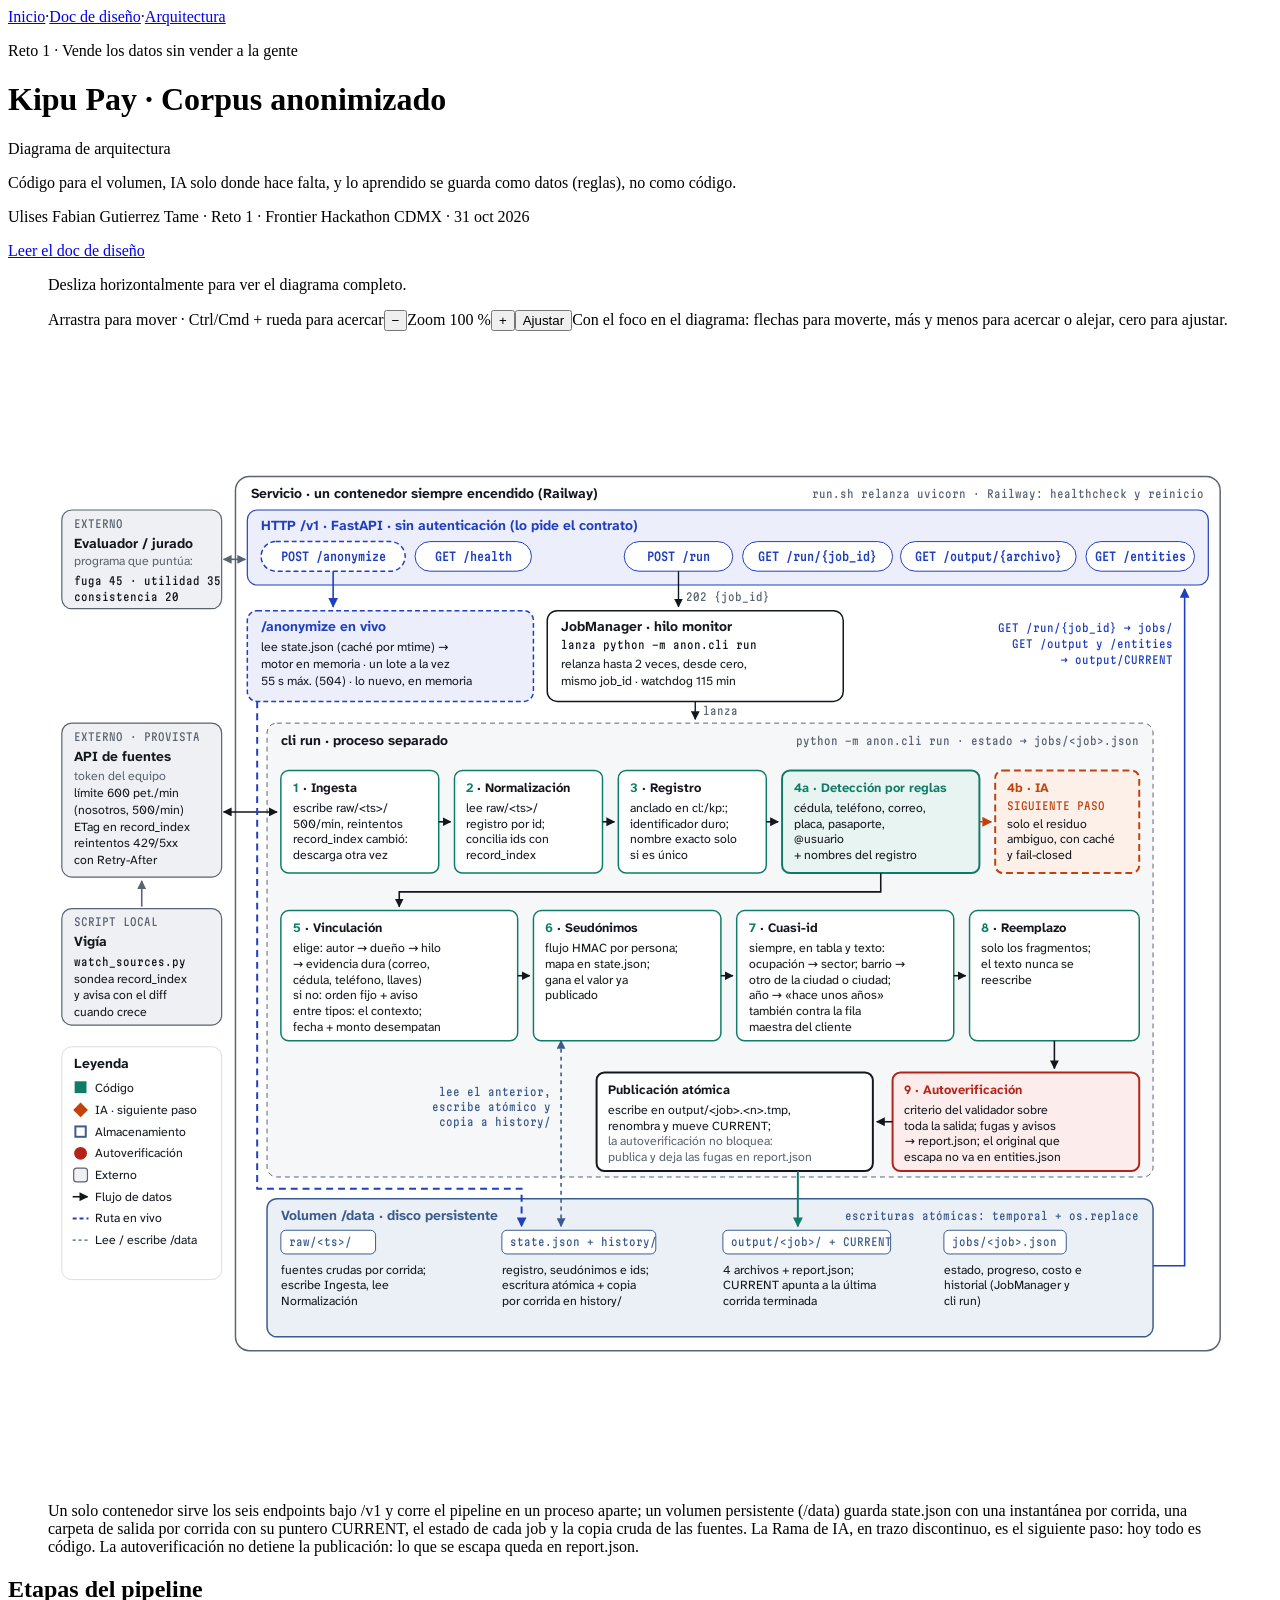
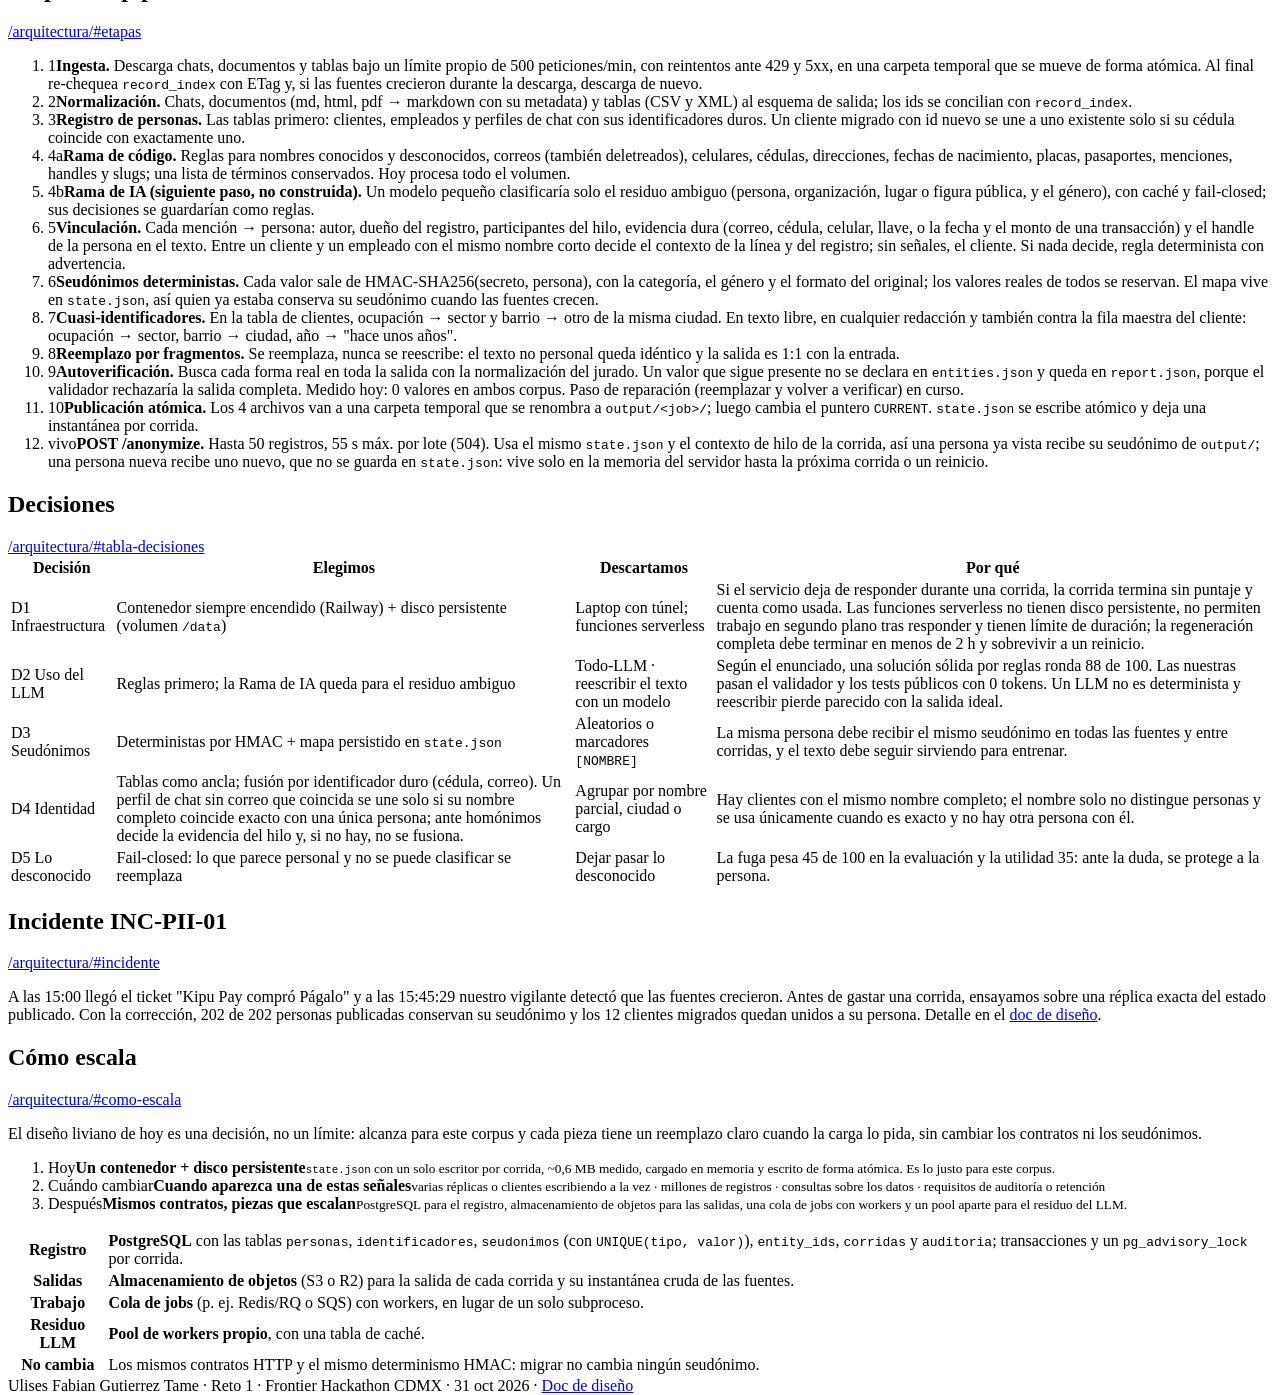
==== design-site/arquitectura/index.html @ 2f03dccd "docs(design): apply fact-check batch 1 and the run-2 status Merging rules, container restart, secret" ====
<!doctype html>
<html lang="es">
<head>
<meta charset="utf-8">
<meta name="viewport" content="width=device-width, initial-scale=1">
<meta name="theme-color" content="#0C1B25">
<title>Diagrama de arquitectura · Kipu Pay</title>
<meta name="description" content="Diagrama de arquitectura del servicio que entrega el corpus de soporte de Kipu Pay anonimizado: código para el volumen, IA solo donde hace falta.">
<link rel="preconnect" href="https://fonts.googleapis.com">
<link rel="preconnect" href="https://fonts.gstatic.com" crossorigin>
<link rel="stylesheet" href="https://fonts.googleapis.com/css2?family=Atkinson+Hyperlegible+Next:wght@400..700&family=Martian+Mono:wdth,wght@75..100,400..800&display=swap">
<link rel="stylesheet" href="/assets/tema.css">
</head>
<body class="arq">
<nav class="topnav" aria-label="Navegación del sitio">
  <div class="wrap"><a href="/">Inicio</a><span class="sep" aria-hidden="true">·</span><a href="/diseno/">Doc de diseño</a><span class="sep" aria-hidden="true">·</span><a href="/arquitectura/" aria-current="page">Arquitectura</a></div>
</nav>
<main>
<div class="wrap">
  <header class="hero">
    <p class="eyebrow">Reto 1 · Vende los datos sin vender a <span class="redact">la gente</span></p>
    <h1>Kipu Pay <span class="dot">·</span> <span class="nw">Corpus anonimizado</span></h1>
    <p class="sub">Diagrama de arquitectura</p>
    <p class="claim"><span class="c-code">Código para el volumen</span>, <span class="c-ia">IA solo donde hace falta</span>, y lo aprendido se guarda como <span class="c-store">datos (reglas)</span>, no como código.</p>
    <p class="byline">Ulises Fabian Gutierrez Tame · Reto 1 · Frontier Hackathon CDMX · 31 oct 2026</p>
    <p class="toarch"><a href="/diseno/">Leer el doc de diseño</a></p>
  </header>
</div>
<div class="wide">
<figure class="diagram">
<p class="hint">Desliza horizontalmente para ver el diagrama completo.</p>
<div class="scroll">
<svg id="diagrama" class="dg" viewBox="0 0 1200 912" fill="#12161D" role="img" aria-labelledby="dg-title dg-desc" xmlns="http://www.w3.org/2000/svg">
<title id="dg-title">Arquitectura del servicio de anonimización del corpus de Kipu Pay, tal como está construido</title>
<desc id="dg-desc">El evaluador llama a la API HTTP /v1. POST /run crea un job; el JobManager lanza el proceso cli run, lo relanza hasta 2 veces y lo corta a los 115 minutos. El proceso descarga las fuentes a raw/, normaliza, arma el registro de personas, detecta con reglas (la rama de IA es el siguiente paso), vincula menciones, asigna seudónimos con HMAC y state.json, generaliza cuasi-identificadores, reemplaza fragmentos, se autoverifica y publica de forma atómica en output/ con el puntero CURRENT. /anonymize en vivo lee state.json. Un vigía local compara record_index.</desc>
<!--
  GUÍA DE EDICIÓN
  - Cada componente es un <g id="..."> con transform="translate(x y)"; dentro, coordenadas relativas a su caja.
  - Flechas y conectores al final, en coordenadas absolutas (#flechas, #ruta-en-vivo, #conectores-data).
  - Colores = tokens que tema.css reasigna. Clases de rol: caja-codigo, caja-ia, caja-almacen, caja-control,
    caja-externo, caja-http, caja-job, caja-proceso, caja-vivo, caja-salida, caja-servicio.
  - Trazo discontinuo naranja = siguiente paso (no existe en la v1).
  - Trabajo del sprint: clase "en-curso". Para quitarlo, borrar todo elemento con class="... en-curso".
  - El <style> de abajo es solo respaldo para ver el SVG suelto: :where() pesa cero, así tema.css siempre gana.
-->
<style>
:where(.dg) .t{font:700 14px "Atkinson Hyperlegible Next","IBM Plex Sans",system-ui,sans-serif}
:where(.dg) .t13{font:700 13px "Atkinson Hyperlegible Next","IBM Plex Sans",system-ui,sans-serif}
:where(.dg) .d{font:400 12.5px "Atkinson Hyperlegible Next","IBM Plex Sans",system-ui,sans-serif}
:where(.dg) .dm{font:700 12.5px "Atkinson Hyperlegible Next","IBM Plex Sans",system-ui,sans-serif}
:where(.dg) .m{font:500 12px "Martian Mono","IBM Plex Mono",ui-monospace,monospace;font-stretch:75%}
:where(.dg) .s{font:400 11px "Martian Mono","IBM Plex Mono",ui-monospace,monospace;font-stretch:75%}
:where(.dg) .b{font:700 11px "Martian Mono","IBM Plex Mono",ui-monospace,monospace;font-stretch:75%}
</style>
<defs>
<marker id="ah" viewBox="0 0 10 10" refX="9" refY="5" markerWidth="9" markerHeight="9" markerUnits="userSpaceOnUse" orient="auto-start-reverse"><path d="M0,0L10,5L0,10z" fill="#12161D"/></marker>
<marker id="ah-mut" viewBox="0 0 10 10" refX="9" refY="5" markerWidth="9" markerHeight="9" markerUnits="userSpaceOnUse" orient="auto-start-reverse"><path d="M0,0L10,5L0,10z" fill="#5A6371"/></marker>
<marker id="ah-code" viewBox="0 0 10 10" refX="9" refY="5" markerWidth="10" markerHeight="10" markerUnits="userSpaceOnUse" orient="auto-start-reverse"><path d="M0,0L10,5L0,10z" fill="#0E7C66"/></marker>
<marker id="ah-ai" viewBox="0 0 10 10" refX="9" refY="5" markerWidth="10" markerHeight="10" markerUnits="userSpaceOnUse" orient="auto-start-reverse"><path d="M0,0L10,5L0,10z" fill="#C2410C"/></marker>
<marker id="ah-acc" viewBox="0 0 10 10" refX="9" refY="5" markerWidth="10" markerHeight="10" markerUnits="userSpaceOnUse" orient="auto-start-reverse"><path d="M0,0L10,5L0,10z" fill="#1F3FBF"/></marker>
<marker id="ah-store" viewBox="0 0 10 10" refX="9" refY="5" markerWidth="9" markerHeight="9" markerUnits="userSpaceOnUse" orient="auto-start-reverse"><path d="M0,0L10,5L0,10z" fill="#3B5B8C"/></marker>
</defs>
<rect id="fondo" x="0" y="0" width="1200" height="912" fill="#FFFFFF"/>

<!-- ===================== ACTORES EXTERNOS ===================== -->
<g id="actor-evaluador" transform="translate(14 46)">
  <rect class="caja-externo" width="162" height="100" rx="10" fill="#EEF0F3" stroke="#5A6371" stroke-width="1.2"/>
  <text x="12" y="18" class="s" fill="#5A6371">EXTERNO</text>
  <text x="12" y="38" class="t">Evaluador / jurado</text>
  <text x="12" y="56" class="d" fill="#5A6371">programa que puntúa:</text>
  <text x="12" y="76" class="s">fuga 45 · utilidad 35</text>
  <text x="12" y="92" class="s">consistencia 20</text>
</g>
<g id="actor-api-fuentes" transform="translate(14 262)">
  <rect class="caja-externo" width="162" height="156" rx="10" fill="#EEF0F3" stroke="#5A6371" stroke-width="1.2"/>
  <text x="12" y="18" class="s" fill="#5A6371">EXTERNO · PROVISTA</text>
  <text x="12" y="38" class="t">API de fuentes</text>
  <text x="12" y="58" class="d" fill="#5A6371">token del equipo</text>
  <text x="12" y="75" class="d">límite 600 pet./min</text>
  <text x="12" y="92" class="d">(nosotros, 500/min)</text>
  <text x="12" y="109" class="d">ETag en record_index</text>
  <text x="12" y="126" class="d">reintentos 429/5xx</text>
  <text x="12" y="143" class="d">con Retry-After</text>
</g>
<g id="actor-vigia" transform="translate(14 450)">
  <rect class="caja-externo" width="162" height="118" rx="10" fill="#EEF0F3" stroke="#5A6371" stroke-width="1.2"/>
  <text x="12" y="18" class="s" fill="#5A6371">SCRIPT LOCAL</text>
  <text x="12" y="38" class="t">Vigía</text>
  <text x="12" y="58" class="s">watch_sources.py</text>
  <text x="12" y="75" class="d">sondea record_index</text>
  <text x="12" y="92" class="d">y avisa con el diff</text>
  <text x="12" y="109" class="d">cuando crece</text>
</g>

<!-- ===================== LEYENDA ===================== -->
<g id="leyenda" transform="translate(14 590)">
  <rect width="162" height="236" rx="10" fill="#FFFFFF" stroke="#D9DDE4"/>
  <text x="12" y="22" class="t">Leyenda</text>
  <rect x="13" y="35" width="12" height="12" fill="#0E7C66"/><text x="34" y="46" class="d">Código</text>
  <path d="M19 56.5L26.5 64L19 71.5L11.5 64Z" fill="#C2410C"/><text x="34" y="68" class="d">IA · siguiente paso</text>
  <rect x="13.75" y="80.75" width="10.5" height="10.5" fill="none" stroke="#3B5B8C" stroke-width="2"/><text x="34" y="90" class="d">Almacenamiento</text>
  <circle cx="19" cy="108" r="6.5" fill="#B42318"/><text x="34" y="112" class="d">Autoverificación</text>
  <rect x="12" y="123" width="14" height="14" rx="3" fill="#EEF0F3" stroke="#5A6371" stroke-width="1.2"/><text x="34" y="134" class="d">Externo</text>
  <path d="M11 152H26" stroke="#12161D" stroke-width="1.6" fill="none" marker-end="url(#ah)"/><text x="34" y="156" class="d">Flujo de datos</text>
  <path d="M11 174H27" stroke="#1F3FBF" stroke-width="2" stroke-dasharray="4 3" fill="none"/><text x="34" y="178" class="d">Ruta en vivo</text>
  <path d="M11 196H27" stroke="#3B5B8C" stroke-width="1.4" stroke-dasharray="3 3" fill="none"/><text x="34" y="200" class="d">Lee / escribe /data</text>
</g>

<!-- ===================== SERVICIO (contenedor siempre encendido) ===================== -->
<g id="servicio">
  <rect class="caja-servicio" x="190" y="12" width="998" height="886" rx="14" fill="#FFFFFF" stroke="#5A6371" stroke-width="1.5"/>
  <text x="206" y="34" class="t">Servicio · un contenedor siempre encendido (Railway)</text>
  <text x="1172" y="34" text-anchor="end" class="s" fill="#5A6371">run.sh relanza uvicorn · Railway: healthcheck y reinicio</text>
</g>

<g id="capa-http" transform="translate(202 46)">
  <rect class="caja-http" width="974" height="76" rx="10" fill="#ECEFFB" stroke="#1F3FBF" stroke-width="1.2"/>
  <text x="14" y="20" class="t" fill="#1F3FBF">HTTP /v1 · FastAPI · sin autenticación (lo pide el contrato)</text>
  <g id="ep-anonymize"><rect x="14" y="32" width="146" height="30" rx="15" fill="#FFFFFF" stroke="#1F3FBF" stroke-width="1.5" stroke-dasharray="5 3"/><text x="87" y="52" text-anchor="middle" class="m" fill="#1F3FBF">POST /anonymize</text></g>
  <g id="ep-health"><rect x="170" y="32" width="118" height="30" rx="15" fill="#FFFFFF" stroke="#1F3FBF"/><text x="229" y="52" text-anchor="middle" class="m" fill="#1F3FBF">GET /health</text></g>
  <g id="ep-run"><rect x="382" y="32" width="110" height="30" rx="15" fill="#FFFFFF" stroke="#1F3FBF"/><text x="437" y="52" text-anchor="middle" class="m" fill="#1F3FBF">POST /run</text></g>
  <g id="ep-run-estado"><rect x="502" y="32" width="152" height="30" rx="15" fill="#FFFFFF" stroke="#1F3FBF"/><text x="578" y="52" text-anchor="middle" class="m" fill="#1F3FBF">GET /run/{job_id}</text></g>
  <g id="ep-output"><rect x="662" y="32" width="178" height="30" rx="15" fill="#FFFFFF" stroke="#1F3FBF"/><text x="751" y="52" text-anchor="middle" class="m" fill="#1F3FBF">GET /output/{archivo}</text></g>
  <g id="ep-entities"><rect x="850" y="32" width="110" height="30" rx="15" fill="#FFFFFF" stroke="#1F3FBF"/><text x="905" y="52" text-anchor="middle" class="m" fill="#1F3FBF">GET /entities</text></g>
</g>

<g id="anonymize-en-vivo" transform="translate(202 148)">
  <rect class="caja-vivo" width="290" height="92" rx="10" fill="#ECEFFB" stroke="#1F3FBF" stroke-width="1.5" stroke-dasharray="5 3"/>
  <text x="14" y="21" class="t" fill="#1F3FBF">/anonymize en vivo</text>
  <text x="14" y="41" class="d">lee state.json (caché por mtime) →</text>
  <text x="14" y="58" class="d">motor en memoria · un lote a la vez</text>
  <text x="14" y="75" class="d">55 s máx. (504) · lo nuevo, en memoria</text>
</g>

<g id="jobmanager" transform="translate(506 148)">
  <rect class="caja-proceso" width="300" height="92" rx="10" fill="#FFFFFF" stroke="#12161D" stroke-width="1.5"/>
  <text x="14" y="21" class="t">JobManager · hilo monitor</text>
  <text x="14" y="39" class="s">lanza python -m anon.cli run</text>
  <text x="14" y="58" class="d">relanza hasta 2 veces, desde cero,</text>
  <text x="14" y="75" class="d">mismo job_id · watchdog 115 min</text>
</g>

<g id="lecturas-http" class="s" fill="#1F3FBF">
  <text x="1140" y="170" text-anchor="end">GET /run/{job_id} → jobs/</text>
  <text x="1140" y="186" text-anchor="end">GET /output y /entities</text>
  <text x="1140" y="202" text-anchor="end">→ output/CURRENT</text>
</g>

<!-- ===================== PROCESO cli run (pipeline) ===================== -->
<g id="cli-run" transform="translate(222 262)">
  <rect class="caja-job" width="898" height="460" rx="10" fill="#F6F7F9" stroke="#5A6371" stroke-dasharray="5 4"/>
  <text x="14" y="22" class="t">cli run · proceso separado</text>
  <text x="884" y="22" text-anchor="end" class="s" fill="#5A6371">python -m anon.cli run · estado → jobs/&lt;job&gt;.json</text>
</g>

<g id="etapa-1-ingesta" transform="translate(236 310)">
  <rect class="caja-codigo" width="160" height="104" rx="8" fill="#FFFFFF" stroke="#0E7C66" stroke-width="1.5"/>
  <text x="12" y="22" class="t13"><tspan fill="#0E7C66">1</tspan> · Ingesta</text>
  <text x="12" y="42" class="d">escribe raw/&lt;ts&gt;/</text>
  <text x="12" y="58" class="d">500/min, reintentos</text>
  <text x="12" y="74" class="d">record_index cambió:</text>
  <text x="12" y="90" class="d">descarga otra vez</text>
</g>
<g id="etapa-2-normalizacion" transform="translate(412 310)">
  <rect class="caja-codigo" width="150" height="104" rx="8" fill="#FFFFFF" stroke="#0E7C66" stroke-width="1.5"/>
  <text x="12" y="22" class="t13"><tspan fill="#0E7C66">2</tspan> · Normalización</text>
  <text x="12" y="42" class="d">lee raw/&lt;ts&gt;/</text>
  <text x="12" y="58" class="d">registro por id;</text>
  <text x="12" y="74" class="d">concilia ids con</text>
  <text x="12" y="90" class="d">record_index</text>
</g>
<g id="etapa-3-registro" transform="translate(578 310)">
  <rect class="caja-codigo" width="150" height="104" rx="8" fill="#FFFFFF" stroke="#0E7C66" stroke-width="1.5"/>
  <text x="12" y="22" class="t13"><tspan fill="#0E7C66">3</tspan> · Registro</text>
  <text x="12" y="42" class="d">anclado en cl:/kp:;</text>
  <text x="12" y="58" class="d">identificador duro;</text>
  <text x="12" y="74" class="d">nombre exacto solo</text>
  <text x="12" y="90" class="d">si es único</text>
</g>
<g id="etapa-4a-reglas" transform="translate(744 310)">
  <rect class="caja-codigo" width="200" height="104" rx="8" fill="#E8F4F1" stroke="#0E7C66" stroke-width="2"/>
  <text x="12" y="22" class="t13" fill="#0E7C66">4a · Detección por reglas</text>
  <text x="12" y="42" class="d">cédula, teléfono, correo,</text>
  <text x="12" y="58" class="d">placa, pasaporte,</text>
  <text x="12" y="74" class="d">@usuario</text>
  <text x="12" y="90" class="d">+ nombres del registro</text>
</g>
<g id="etapa-4b-ia" transform="translate(960 310)">
  <rect class="caja-ia" width="146" height="104" rx="8" fill="#FDF0E8" stroke="#C2410C" stroke-width="2" stroke-dasharray="7 4"/>
  <text x="12" y="22" class="t13" fill="#C2410C">4b · IA</text>
  <text x="12" y="40" class="s" fill="#C2410C">SIGUIENTE PASO</text>
  <text x="12" y="58" class="d">solo el residuo</text>
  <text x="12" y="74" class="d">ambiguo, con caché</text>
  <text x="12" y="90" class="d">y fail-closed</text>
</g>

<g id="etapa-5-vinculacion" transform="translate(236 452)">
  <rect class="caja-codigo" width="240" height="132" rx="8" fill="#FFFFFF" stroke="#0E7C66" stroke-width="1.5"/>
  <text x="12" y="22" class="t13"><tspan fill="#0E7C66">5</tspan> · Vinculación</text>
  <text x="12" y="42" class="d">elige: autor → dueño → hilo</text>
  <text x="12" y="58" class="d">→ evidencia dura (correo,</text>
  <text x="12" y="74" class="d">cédula, teléfono, llaves)</text>
  <text x="12" y="90" class="d">si no: orden fijo + aviso</text>
  <text x="12" y="106" class="d">entre tipos: el contexto;</text>
  <text x="12" y="122" class="d">fecha + monto desempatan</text>
</g>
<g id="etapa-6-seudonimos" transform="translate(492 452)">
  <rect class="caja-codigo" width="190" height="132" rx="8" fill="#FFFFFF" stroke="#0E7C66" stroke-width="1.5"/>
  <text x="12" y="22" class="t13"><tspan fill="#0E7C66">6</tspan> · Seudónimos</text>
  <text x="12" y="42" class="d">flujo HMAC por persona;</text>
  <text x="12" y="58" class="d">mapa en state.json;</text>
  <text x="12" y="74" class="d">gana el valor ya</text>
  <text x="12" y="90" class="d">publicado</text>
</g>
<g id="etapa-7-cuasi-id" transform="translate(698 452)">
  <rect class="caja-codigo" width="220" height="132" rx="8" fill="#FFFFFF" stroke="#0E7C66" stroke-width="1.5"/>
  <text x="12" y="22" class="t13"><tspan fill="#0E7C66">7</tspan> · Cuasi-id</text>
  <text x="12" y="42" class="d">siempre, en tabla y texto:</text>
  <text x="12" y="58" class="d">ocupación → sector; barrio →</text>
  <text x="12" y="74" class="d">otro de la ciudad o ciudad;</text>
  <text x="12" y="90" class="d">año → «hace unos años»</text>
  <text x="12" y="106" class="d">también contra la fila</text>
  <text x="12" y="122" class="d">maestra del cliente</text>
</g>
<g id="etapa-8-reemplazo" transform="translate(934 452)">
  <rect class="caja-codigo" width="172" height="132" rx="8" fill="#FFFFFF" stroke="#0E7C66" stroke-width="1.5"/>
  <text x="12" y="22" class="t13"><tspan fill="#0E7C66">8</tspan> · Reemplazo</text>
  <text x="12" y="42" class="d">solo los fragmentos;</text>
  <text x="12" y="58" class="d">el texto nunca se</text>
  <text x="12" y="74" class="d">reescribe</text>
</g>

<g id="etapa-9-autoverificacion" transform="translate(856 616)">
  <rect class="caja-control" width="250" height="100" rx="8" fill="#FCEDEC" stroke="#B42318" stroke-width="2"/>
  <text x="12" y="22" class="t13" fill="#B42318">9 · Autoverificación</text>
  <text x="12" y="42" class="d">criterio del validador sobre</text>
  <text x="12" y="58" class="d">toda la salida; fugas y avisos</text>
  <text x="12" y="74" class="d">→ report.json; el original que</text>
  <text x="12" y="90" class="d">escapa no va en entities.json</text>
</g>
<g id="publicacion" transform="translate(556 616)">
  <rect class="caja-salida" width="280" height="100" rx="8" fill="#FFFFFF" stroke="#12161D" stroke-width="2"/>
  <text x="12" y="22" class="t13">Publicación atómica</text>
  <text x="12" y="42" class="d">escribe en output/&lt;job&gt;.&lt;n&gt;.tmp,</text>
  <text x="12" y="58" class="d">renombra y mueve CURRENT;</text>
  <text x="12" y="74" class="d" fill="#5A6371">la autoverificación no bloquea:</text>
  <text x="12" y="90" class="d" fill="#5A6371">publica y deja las fugas en report.json</text>
</g>

<!-- ===================== VOLUMEN /data ===================== -->
<g id="volumen-data" transform="translate(222 744)">
  <rect class="caja-almacen" width="898" height="140" rx="10" fill="#EBF0F7" stroke="#3B5B8C" stroke-width="1.5"/>
  <text x="14" y="22" class="t" fill="#3B5B8C">Volumen /data · disco persistente</text>
  <text x="884" y="22" text-anchor="end" class="s" fill="#3B5B8C">escrituras atómicas: temporal + os.replace</text>
  <g id="data-raw">
    <rect x="14" y="32" width="96" height="24" rx="5" fill="#FFFFFF" stroke="#3B5B8C"/><text x="22" y="48" class="s" fill="#3B5B8C">raw/&lt;ts&gt;/</text>
    <text x="14" y="76" class="d">fuentes crudas por corrida;</text>
    <text x="14" y="92" class="d">escribe Ingesta, lee</text>
    <text x="14" y="108" class="d">Normalización</text>
  </g>
  <g id="data-state">
    <rect x="238" y="32" width="156" height="24" rx="5" fill="#FFFFFF" stroke="#3B5B8C"/><text x="246" y="48" class="s" fill="#3B5B8C">state.json + history/</text>
    <text x="238" y="76" class="d">registro, seudónimos e ids;</text>
    <text x="238" y="92" class="d">escritura atómica + copia</text>
    <text x="238" y="108" class="d">por corrida en history/</text>
  </g>
  <g id="data-output">
    <rect x="462" y="32" width="170" height="24" rx="5" fill="#FFFFFF" stroke="#3B5B8C"/><text x="470" y="48" class="s" fill="#3B5B8C">output/&lt;job&gt;/ + CURRENT</text>
    <text x="462" y="76" class="d">4 archivos + report.json;</text>
    <text x="462" y="92" class="d">CURRENT apunta a la última</text>
    <text x="462" y="108" class="d">corrida terminada</text>
  </g>
  <g id="data-jobs">
    <rect x="686" y="32" width="124" height="24" rx="5" fill="#FFFFFF" stroke="#3B5B8C"/><text x="694" y="48" class="s" fill="#3B5B8C">jobs/&lt;job&gt;.json</text>
    <text x="686" y="76" class="d">estado, progreso, costo e</text>
    <text x="686" y="92" class="d">historial (JobManager y</text>
    <text x="686" y="108" class="d">cli run)</text>
  </g>
</g>

<!-- ===================== FLECHAS (coordenadas absolutas) ===================== -->
<g id="flechas" fill="none">
  <path id="f-evaluador-http" d="M178 96H200" stroke="#5A6371" stroke-width="1.6" marker-start="url(#ah-mut)" marker-end="url(#ah-mut)"/>
  <path id="f-vigia-api" d="M95 448V422" stroke="#5A6371" stroke-width="1.6" marker-end="url(#ah-mut)"/>
  <path id="f-api-ingesta" d="M178 352H232" stroke="#12161D" stroke-width="1.6" marker-start="url(#ah)" marker-end="url(#ah)"/>
  <path id="f-run-jobmanager" d="M639 108V144" stroke="#12161D" stroke-width="1.4" marker-end="url(#ah)"/>
  <path id="f-anonymize-vivo" d="M289 108V144" stroke="#1F3FBF" stroke-width="1.6" marker-end="url(#ah-acc)"/>
  <path id="f-jobmanager-cli" d="M656 240V258" stroke="#12161D" stroke-width="1.4" marker-end="url(#ah)"/>
  <path id="f-1-2" d="M396 362H408" stroke="#12161D" stroke-width="1.6" marker-end="url(#ah)"/>
  <path id="f-2-3" d="M562 362H574" stroke="#12161D" stroke-width="1.6" marker-end="url(#ah)"/>
  <path id="f-3-4a" d="M728 362H740" stroke="#12161D" stroke-width="1.6" marker-end="url(#ah)"/>
  <path id="f-4a-4b" d="M944 362H956" stroke="#C2410C" stroke-width="1.6" stroke-dasharray="3 2" marker-end="url(#ah-ai)"/>
  <path id="f-4a-5" d="M844 414V433H356V448" stroke="#12161D" stroke-width="1.6" marker-end="url(#ah)"/>
  <path id="f-5-6" d="M476 518H488" stroke="#12161D" stroke-width="1.6" marker-end="url(#ah)"/>
  <path id="f-6-7" d="M682 518H694" stroke="#12161D" stroke-width="1.6" marker-end="url(#ah)"/>
  <path id="f-7-8" d="M918 518H930" stroke="#12161D" stroke-width="1.6" marker-end="url(#ah)"/>
  <path id="f-8-9" d="M1020 584V612" stroke="#12161D" stroke-width="1.6" marker-end="url(#ah)"/>
  <path id="f-9-publicacion" d="M856 666H840" stroke="#12161D" stroke-width="1.6" marker-end="url(#ah)"/>
  <path id="f-publicacion-output" d="M760 716V772" stroke="#0E7C66" stroke-width="2" marker-end="url(#ah-code)"/>
  <path id="f-lecturas-http" d="M1120 812H1152V126" stroke="#1F3FBF" stroke-width="1.6" marker-end="url(#ah-acc)"/>
</g>

<!-- Ruta en vivo: /anonymize lee state.json (caché por mtime) -->
<path id="ruta-en-vivo" d="M212 240V734H480V772" fill="none" stroke="#1F3FBF" stroke-width="2" stroke-dasharray="7 5" marker-end="url(#ah-acc)"/>

<!-- Seudónimos ⇄ state.json: lee el anterior, escribe atómico, copia en history/ -->
<g id="conectores-data">
  <path d="M520 584V772" fill="none" stroke="#3B5B8C" stroke-width="1.6" stroke-dasharray="4 4" marker-start="url(#ah-store)" marker-end="url(#ah-store)"/>
  <g class="s" fill="#3B5B8C">
    <text x="510" y="640" text-anchor="end">lee el anterior,</text>
    <text x="510" y="655" text-anchor="end">escribe atómico y</text>
    <text x="510" y="670" text-anchor="end">copia a history/</text>
  </g>
</g>

<!-- Etiquetas de flechas -->
<g id="etiquetas" class="s" fill="#5A6371">
  <text x="647" y="138">202 {job_id}</text>
  <text x="664" y="254">lanza</text>
</g>
</svg>
</div>
<figcaption class="note">Un solo contenedor sirve los seis endpoints bajo /v1 y corre el pipeline en un proceso aparte; un volumen persistente (/data) guarda state.json con una instantánea por corrida, una carpeta de salida por corrida con su puntero CURRENT, el estado de cada job y la copia cruda de las fuentes. La Rama de IA, en trazo discontinuo, es el siguiente paso: hoy todo es código. La autoverificación no detiene la publicación: lo que se escapa queda en report.json.</figcaption>
</figure>
</div>
<div class="wrap">
<section class="sec" id="etapas">
  <div class="sec-head"><h2>Etapas del pipeline</h2><a class="path" href="#etapas">/arquitectura/#etapas</a></div>
  <ol class="listing labeled">
    <li><span class="n">1</span><span><b>Ingesta.</b> Descarga chats, documentos y tablas bajo un límite propio de 500 peticiones/min, con reintentos ante 429 y 5xx, en una carpeta temporal que se mueve de forma atómica. Al final re-chequea <code>record_index</code> con ETag y, si las fuentes crecieron durante la descarga, descarga de nuevo.</span></li>
    <li><span class="n">2</span><span><b>Normalización.</b> Chats, documentos (md, html, pdf → markdown con su metadata) y tablas (CSV y XML) al esquema de salida; los ids se concilian con <code>record_index</code>.</span></li>
    <li><span class="n">3</span><span><b>Registro de personas.</b> Las tablas primero: clientes, empleados y perfiles de chat con sus identificadores duros. Un cliente migrado con id nuevo se une a uno existente solo si su cédula coincide con exactamente uno.</span></li>
    <li><span class="n">4a</span><span><b>Rama de código.</b> Reglas para nombres conocidos y desconocidos, correos (también deletreados), celulares, cédulas, direcciones, fechas de nacimiento, placas, pasaportes, menciones, handles y slugs; una lista de términos conservados. Hoy procesa todo el volumen.</span></li>
    <li class="is-ia"><span class="n">4b</span><span><b>Rama de IA (siguiente paso, no construida).</b> Un modelo pequeño clasificaría solo el residuo ambiguo (persona, organización, lugar o figura pública, y el género), con caché y fail-closed; sus decisiones se guardarían como reglas.</span></li>
    <li><span class="n">5</span><span><b>Vinculación.</b> Cada mención → persona: autor, dueño del registro, participantes del hilo, evidencia dura (correo, cédula, celular, llave, o la fecha y el monto de una transacción) y el handle de la persona en el texto. Entre un cliente y un empleado con el mismo nombre corto decide el contexto de la línea y del registro; sin señales, el cliente. Si nada decide, regla determinista con advertencia.</span></li>
    <li><span class="n">6</span><span><b>Seudónimos deterministas.</b> Cada valor sale de HMAC-SHA256(secreto, persona), con la categoría, el género y el formato del original; los valores reales de todos se reservan. El mapa vive en <code>state.json</code>, así quien ya estaba conserva su seudónimo cuando las fuentes crecen.</span></li>
    <li><span class="n">7</span><span><b>Cuasi-identificadores.</b> En la tabla de clientes, ocupación → sector y barrio → otro de la misma ciudad. En texto libre, en cualquier redacción y también contra la fila maestra del cliente: ocupación → sector, barrio → ciudad, año → "hace unos años".</span></li>
    <li><span class="n">8</span><span><b>Reemplazo por fragmentos.</b> Se reemplaza, nunca se reescribe: el texto no personal queda idéntico y la salida es 1:1 con la entrada.</span></li>
    <li class="is-gate"><span class="n">9</span><span><b>Autoverificación.</b> Busca cada forma real en toda la salida con la normalización del jurado. Un valor que sigue presente no se declara en <code>entities.json</code> y queda en <code>report.json</code>, porque el validador rechazaría la salida completa. Medido hoy: 0 valores en ambos corpus. Paso de reparación (reemplazar y volver a verificar) <span class="tag en-curso">en curso</span>.</span></li>
    <li><span class="n">10</span><span><b>Publicación atómica.</b> Los 4 archivos van a una carpeta temporal que se renombra a <code>output/&lt;job&gt;/</code>; luego cambia el puntero <code>CURRENT</code>. <code>state.json</code> se escribe atómico y deja una instantánea por corrida.</span></li>
    <li class="is-live"><span class="n">vivo</span><span><b>POST /anonymize.</b> Hasta 50 registros, 55 s máx. por lote (504). Usa el mismo <code>state.json</code> y el contexto de hilo de la corrida, así una persona ya vista recibe su seudónimo de <code>output/</code>; una persona nueva recibe uno nuevo, que no se guarda en <code>state.json</code>: vive solo en la memoria del servidor hasta la próxima corrida o un reinicio.</span></li>
  </ol>
</section>

<section class="sec" id="tabla-decisiones">
  <div class="sec-head"><h2>Decisiones</h2><a class="path" href="#tabla-decisiones">/arquitectura/#tabla-decisiones</a></div>
  <div class="tbl stack-sm">
  <table class="dec w-lg">
    <thead><tr><th>Decisión</th><th>Elegimos</th><th>Descartamos</th><th>Por qué</th></tr></thead>
    <tbody>
      <tr><td><span class="dn">D1</span> Infraestructura</td><td data-label="Elegimos">Contenedor siempre encendido (Railway) + disco persistente (volumen <code>/data</code>)</td><td data-label="Descartamos">Laptop con túnel; funciones serverless</td><td data-label="Por qué">Si el servicio deja de responder durante una corrida, la corrida termina sin puntaje y cuenta como usada. Las funciones serverless no tienen disco persistente, no permiten trabajo en segundo plano tras responder y tienen límite de duración; la regeneración completa debe terminar en menos de 2 h y sobrevivir a un reinicio.</td></tr>
      <tr><td><span class="dn">D2</span> Uso del LLM</td><td data-label="Elegimos">Reglas primero; la Rama de IA queda para el residuo ambiguo</td><td data-label="Descartamos">Todo-LLM · reescribir el texto con un modelo</td><td data-label="Por qué">Según el enunciado, una solución sólida por reglas ronda 88 de 100. Las nuestras pasan el validador y los tests públicos con 0 tokens. Un LLM no es determinista y reescribir pierde parecido con la salida ideal.</td></tr>
      <tr><td><span class="dn">D3</span> Seudónimos</td><td data-label="Elegimos">Deterministas por HMAC + mapa persistido en <code>state.json</code></td><td data-label="Descartamos">Aleatorios o marcadores <code>[NOMBRE]</code></td><td data-label="Por qué">La misma persona debe recibir el mismo seudónimo en todas las fuentes y entre corridas, y el texto debe seguir sirviendo para entrenar.</td></tr>
      <tr><td><span class="dn">D4</span> Identidad</td><td data-label="Elegimos">Tablas como ancla; fusión por identificador duro (cédula, correo). Un perfil de chat sin correo que coincida se une solo si su nombre completo coincide exacto con una única persona; ante homónimos decide la evidencia del hilo y, si no hay, no se fusiona.</td><td data-label="Descartamos">Agrupar por nombre parcial, ciudad o cargo</td><td data-label="Por qué">Hay clientes con el mismo nombre completo; el nombre solo no distingue personas y se usa únicamente cuando es exacto y no hay otra persona con él.</td></tr>
      <tr><td><span class="dn">D5</span> Lo desconocido</td><td data-label="Elegimos">Fail-closed: lo que parece personal y no se puede clasificar se reemplaza</td><td data-label="Descartamos">Dejar pasar lo desconocido</td><td data-label="Por qué">La fuga pesa 45 de 100 en la evaluación y la utilidad 35: ante la duda, se protege a la persona.</td></tr>
    </tbody>
  </table>
  </div>
</section>

<section class="sec" id="incidente">
  <div class="sec-head"><h2>Incidente INC-PII-01</h2><a class="path" href="#incidente">/arquitectura/#incidente</a></div>
  <p>A las 15:00 llegó el ticket "Kipu Pay compró Págalo" y a las 15:45:29 nuestro vigilante detectó que las fuentes crecieron. Antes de gastar una corrida, ensayamos sobre una réplica exacta del estado publicado. Con la corrección, 202 de 202 personas publicadas conservan su seudónimo y los 12 clientes migrados quedan unidos a su persona. Detalle en el <a href="/diseno/#incidente">doc de diseño</a>.</p>
</section>

<section class="sec" id="como-escala">
  <div class="sec-head"><h2>Cómo escala</h2><a class="path" href="#como-escala">/arquitectura/#como-escala</a></div>
  <p>El diseño liviano de hoy es una decisión, no un límite: alcanza para este corpus y cada pieza tiene un reemplazo claro cuando la carga lo pida, sin cambiar los contratos ni los seudónimos.</p>
  <ol class="track" aria-label="Cómo escala: hoy, cuándo cambiar y después">
    <li class="st"><span class="st-k">Hoy</span><b class="mk store">Un contenedor + disco persistente</b><small><code>state.json</code> con un solo escritor por corrida, ~0,6 MB medido, cargado en memoria y escrito de forma atómica. Es lo justo para este corpus.</small></li>
    <li class="st"><span class="st-k">Cuándo cambiar</span><b>Cuando aparezca una de estas señales</b><small>varias réplicas o clientes escribiendo a la vez · millones de registros · consultas sobre los datos · requisitos de auditoría o retención</small></li>
    <li class="st st-wide"><span class="st-k">Después</span><b>Mismos contratos, piezas que escalan</b><small>PostgreSQL para el registro, almacenamiento de objetos para las salidas, una cola de jobs con workers y un pool aparte para el residuo del LLM.</small></li>
  </ol>
  <div class="tbl stack-sm"><table class="kv">
    <tbody>
      <tr><th>Registro</th><td><b class="mk store">PostgreSQL</b> con las tablas <code>personas</code>, <code>identificadores</code>, <code>seudonimos</code> (con <code>UNIQUE(tipo, valor)</code>), <code>entity_ids</code>, <code>corridas</code> y <code>auditoria</code>; transacciones y un <code>pg_advisory_lock</code> por corrida.</td></tr>
      <tr><th>Salidas</th><td><b class="mk store">Almacenamiento de objetos</b> (S3 o R2) para la salida de cada corrida y su instantánea cruda de las fuentes.</td></tr>
      <tr><th>Trabajo</th><td><b class="mk code">Cola de jobs</b> (p. ej. Redis/RQ o SQS) con workers, en lugar de un solo subproceso.</td></tr>
      <tr><th>Residuo LLM</th><td><b class="mk ai">Pool de workers propio</b>, con una tabla de caché.</td></tr>
      <tr><th>No cambia</th><td>Los mismos contratos HTTP y el mismo determinismo HMAC: migrar no cambia ningún seudónimo.</td></tr>
    </tbody>
  </table></div>
</section>
</div>
</main>
<footer class="foot"><div class="wrap">Ulises Fabian Gutierrez Tame · Reto 1 · Frontier Hackathon CDMX · 31 oct 2026 · <a href="/diseno/">Doc de diseño</a></div></footer>
<script>
/* Zoom y desplazamiento del diagrama (mejora progresiva). Sin JavaScript el SVG se ve completo
   y, en pantallas angostas, el marco se desliza en horizontal. Con JavaScript:
   - botones −, + y Ajustar (Ajustar vuelve al 100 % y centra);
   - arrastrar mueve el diagrama a cualquier zoom; un clic sin movimiento no hace nada;
     en táctil sin zoom, un arrastre hacia los lados mueve y uno vertical desplaza la página;
   - Ctrl/Cmd + rueda o pellizco para acercar (la rueda sola siempre desplaza la página);
   - con el foco en el diagrama: flechas para mover, + y − para acercar o alejar, 0 para ajustar.
   El centro del marco siempre queda sobre el diagrama, así nunca se pierde.
   El zoom cambia el viewBox, así el texto sigue nítido. Rango: 50 %–400 % del ajuste. */
(function () {
  var fig = document.querySelector('figure.diagram');
  var view = fig && fig.querySelector('.scroll');
  var svg = view && view.querySelector('svg');
  if (!svg || !window.PointerEvent || !window.requestAnimationFrame || !svg.viewBox || !svg.viewBox.baseVal) return;
  var b0 = svg.viewBox.baseVal, B = { x: b0.x, y: b0.y, w: b0.width, h: b0.height };
  var MIN = 0.5, MAX = 4, STEP = 1.25;
  var z = 1, cx = B.x + B.w / 2, cy = B.y + B.h / 2, raf = 0, saved = null;
  var coarse = window.matchMedia && window.matchMedia('(pointer: coarse)').matches;

  var bar = document.createElement('div');
  bar.className = 'dg-bar';
  bar.setAttribute('role', 'group');
  bar.setAttribute('aria-label', 'Zoom del diagrama');
  bar.innerHTML =
    '<span class="dg-help" id="dg-ayuda">' + (coarse ? 'Arrastra hacia los lados para mover · pellizca para acercar' : 'Arrastra para mover · Ctrl/Cmd + rueda para acercar') + '</span>' +
    '<span class="dg-ctrl">' +
      '<button type="button" class="dg-btn" data-z="out" aria-label="Alejar">−</button>' +
      '<output class="dg-z" aria-live="polite"><span class="sr-only">Zoom </span><span class="dg-zv">100 %</span></output>' +
      '<button type="button" class="dg-btn" data-z="in" aria-label="Acercar">+</button>' +
      '<button type="button" class="dg-btn dg-fit" data-z="fit" aria-label="Ajustar al marco">Ajustar</button>' +
    '</span>' +
    '<span class="sr-only" id="dg-teclas">Con el foco en el diagrama: flechas para moverte, más y menos para acercar o alejar, cero para ajustar.</span>';
  fig.insertBefore(bar, view);
  fig.classList.add('js-zoom');
  view.tabIndex = 0;
  view.setAttribute('role', 'group');
  view.setAttribute('aria-label', 'Diagrama ampliable');
  view.setAttribute('aria-describedby', 'dg-ayuda dg-teclas');
  view.style.setProperty('--ar', B.w + ' / ' + B.h);
  var val = bar.querySelector('.dg-zv'), bOut = bar.querySelector('[data-z="out"]'), bIn = bar.querySelector('[data-z="in"]');

  function clamp(v, a, b) { return Math.min(b, Math.max(a, v)); }
  function size() { var r = view.getBoundingClientRect(); return { left: r.left, top: r.top, w: r.width, h: r.height, fit: Math.min(r.width / B.w, r.height / B.h) || 1 }; }
  /* límites: el centro del marco siempre queda sobre el diagrama (a cualquier zoom, sin saltos) */
  function set(nz, ncx, ncy) {
    z = clamp(nz, MIN, MAX);
    cx = clamp(ncx, B.x, B.x + B.w);
    cy = clamp(ncy, B.y, B.y + B.h);
    if (!raf) raf = window.requestAnimationFrame(render);
  }
  function render() {
    raf = 0;
    var s = size(); if (!s.w || !s.h || saved) return;
    var k = s.fit * z, vw = s.w / k, vh = s.h / k, pct = Math.round(z * 100) + ' %';
    svg.setAttribute('viewBox', [cx - vw / 2, cy - vh / 2, vw, vh].map(function (n) { return Math.round(n * 100) / 100; }).join(' '));
    if (val.textContent !== pct) val.textContent = pct;
    bOut.setAttribute('aria-disabled', String(z <= MIN + 1e-3));
    bIn.setAttribute('aria-disabled', String(z >= MAX - 1e-3));
    view.classList.toggle('is-zoomed', z > 1.001);
  }
  /* acerca o aleja dejando quieto el punto del diagrama que está bajo (px, py) */
  function zoomAt(nz, px, py) {
    var s = size(), k = s.fit * z, ux = cx - s.w / k / 2 + px / k, uy = cy - s.h / k / 2 + py / k, k2;
    nz = clamp(nz, MIN, MAX); k2 = s.fit * nz;
    set(nz, ux - px / k2 + s.w / k2 / 2, uy - py / k2 + s.h / k2 / 2);
  }
  function zoomCenter(nz) { var s = size(); zoomAt(nz, s.w / 2, s.h / 2); }
  function reset() { set(1, B.x + B.w / 2, B.y + B.h / 2); }
  function panBy(dx, dy) { var k = size().fit * z; set(z, cx - dx / k, cy - dy / k); }

  bar.addEventListener('click', function (e) {
    var b = e.target.closest ? e.target.closest('button') : null; if (!b) return;
    var k = b.getAttribute('data-z');
    if (k === 'fit') reset(); else zoomCenter(k === 'in' ? z * STEP : z / STEP);
  });

  /* rueda: solo con Ctrl/⌘ (el pellizco del trackpad llega así); la rueda sola desplaza la página */
  view.addEventListener('wheel', function (e) {
    if (!e.ctrlKey && !e.metaKey) return;
    e.preventDefault();
    var s = size(), d = e.deltaY * (e.deltaMode === 1 ? 16 : e.deltaMode === 2 ? s.h : 1);
    zoomAt(z * Math.exp(-d * 0.0015), e.clientX - s.left, e.clientY - s.top);
  }, { passive: false });

  /* arrastrar para mover (a cualquier zoom, tras 4 px para que un clic no haga nada) y pellizcar con dos dedos */
  var pts = new Map(), pinch = null, drag = null, gz = null, SLOP = 4;
  function two() { var it = pts.values(); return [it.next().value, it.next().value]; }
  function startPinch() {
    var p = two(), s = size(), k = s.fit * z, mx = (p[0].x + p[1].x) / 2 - s.left, my = (p[0].y + p[1].y) / 2 - s.top;
    pinch = { d: Math.hypot(p[0].x - p[1].x, p[0].y - p[1].y) || 1, z: z, ux: cx - s.w / k / 2 + mx / k, uy: cy - s.h / k / 2 + my / k };
    drag = null;
  }
  function capture(id) { try { view.setPointerCapture(id); } catch (err) { /* sin captura, sigue funcionando */ } }
  view.addEventListener('pointerdown', function (e) {
    if (e.pointerType === 'mouse' && e.button !== 0) return;
    pts.set(e.pointerId, { x: e.clientX, y: e.clientY });
    capture(e.pointerId);
    if (pts.size === 2) startPinch();
    else if (pts.size === 1) drag = { x: e.clientX, y: e.clientY, sx: e.clientX, sy: e.clientY, on: false, touch: e.pointerType !== 'mouse', z0: z, cx0: cx, cy0: cy };
  });
  view.addEventListener('pointermove', function (e) {
    if (!pts.has(e.pointerId)) return;
    pts.set(e.pointerId, { x: e.clientX, y: e.clientY });
    if (pinch && pts.size > 1) {
      var p = two(), s = size(), nz = clamp(pinch.z * Math.hypot(p[0].x - p[1].x, p[0].y - p[1].y) / pinch.d, MIN, MAX), k2 = s.fit * nz;
      var mx = (p[0].x + p[1].x) / 2 - s.left, my = (p[0].y + p[1].y) / 2 - s.top;
      set(nz, pinch.ux - mx / k2 + s.w / k2 / 2, pinch.uy - my / k2 + s.h / k2 / 2);
    } else if (drag) {
      if (!drag.on) {
        var dx = e.clientX - drag.sx, dy = e.clientY - drag.sy;
        if (drag.touch && z <= 1.001) {
          /* táctil sin zoom: solo un arrastre claramente lateral mueve el diagrama; el vertical es de la página */
          if (Math.abs(dx) < 10 || Math.abs(dx) < Math.abs(dy) * 1.2) { if (Math.abs(dy) >= 10) drag = null; return; }
        } else if (Math.hypot(dx, dy) < SLOP) return;
        drag.on = true; view.classList.add('is-dragging');
      }
      panBy(e.clientX - drag.x, e.clientY - drag.y);
      drag.x = e.clientX; drag.y = e.clientY;
    }
  });
  function up(e) {
    if (!pts.delete(e.pointerId)) return;
    if (pts.size < 2) pinch = null;
    if (pts.size === 1) { var p = pts.values().next().value; drag = { x: p.x, y: p.y, sx: p.x, sy: p.y, on: true }; }
    else if (!pts.size) { drag = null; view.classList.remove('is-dragging'); }
  }
  view.addEventListener('pointerup', up);
  /* si el navegador se queda el gesto (p. ej. para desplazar la página), se deshace el movimiento parcial */
  view.addEventListener('pointercancel', function (e) {
    if (drag && drag.on && drag.cx0 !== undefined && pts.size === 1) set(drag.z0, drag.cx0, drag.cy0);
    up(e);
  });

  /* Safari: pellizco del trackpad (en táctil manda el pellizco por pointer events) */
  view.addEventListener('gesturestart', function (e) { e.preventDefault(); gz = z; });
  view.addEventListener('gesturechange', function (e) {
    e.preventDefault();
    if (gz === null || pts.size > 1) return;
    var s = size(); zoomAt(gz * e.scale, e.clientX - s.left, e.clientY - s.top);
  });
  view.addEventListener('gestureend', function (e) { e.preventDefault(); gz = null; });

  /* teclado con el foco en el diagrama: las flechas mueven a cualquier zoom (igual que arrastrar) */
  view.addEventListener('keydown', function (e) {
    if (e.altKey || e.ctrlKey || e.metaKey) return;
    var s = size(), done = true, k = e.key;
    if (k === '+' || k === '=') zoomCenter(z * STEP);
    else if (k === '-' || k === '_' || k === '−') zoomCenter(z / STEP);
    else if (k === '0') reset();
    else if (/^Arrow/.test(k)) {
      var dx = k === 'ArrowLeft' ? 1 : k === 'ArrowRight' ? -1 : 0;
      var dy = k === 'ArrowUp' ? 1 : k === 'ArrowDown' ? -1 : 0;
      panBy(dx * s.w * 0.15, dy * s.h * 0.15);
    }
    else done = false;
    if (done) e.preventDefault();
  });

  if (window.ResizeObserver) new ResizeObserver(function () { set(z, cx, cy); }).observe(view);
  else window.addEventListener('resize', function () { set(z, cx, cy); });

  /* al imprimir, el diagrama completo */
  window.addEventListener('beforeprint', function () { saved = svg.getAttribute('viewBox'); svg.setAttribute('viewBox', [B.x, B.y, B.w, B.h].join(' ')); });
  window.addEventListener('afterprint', function () { var v = saved; saved = null; if (v) svg.setAttribute('viewBox', v); set(z, cx, cy); });

  reset();
})();
</script>
</body>
</html>
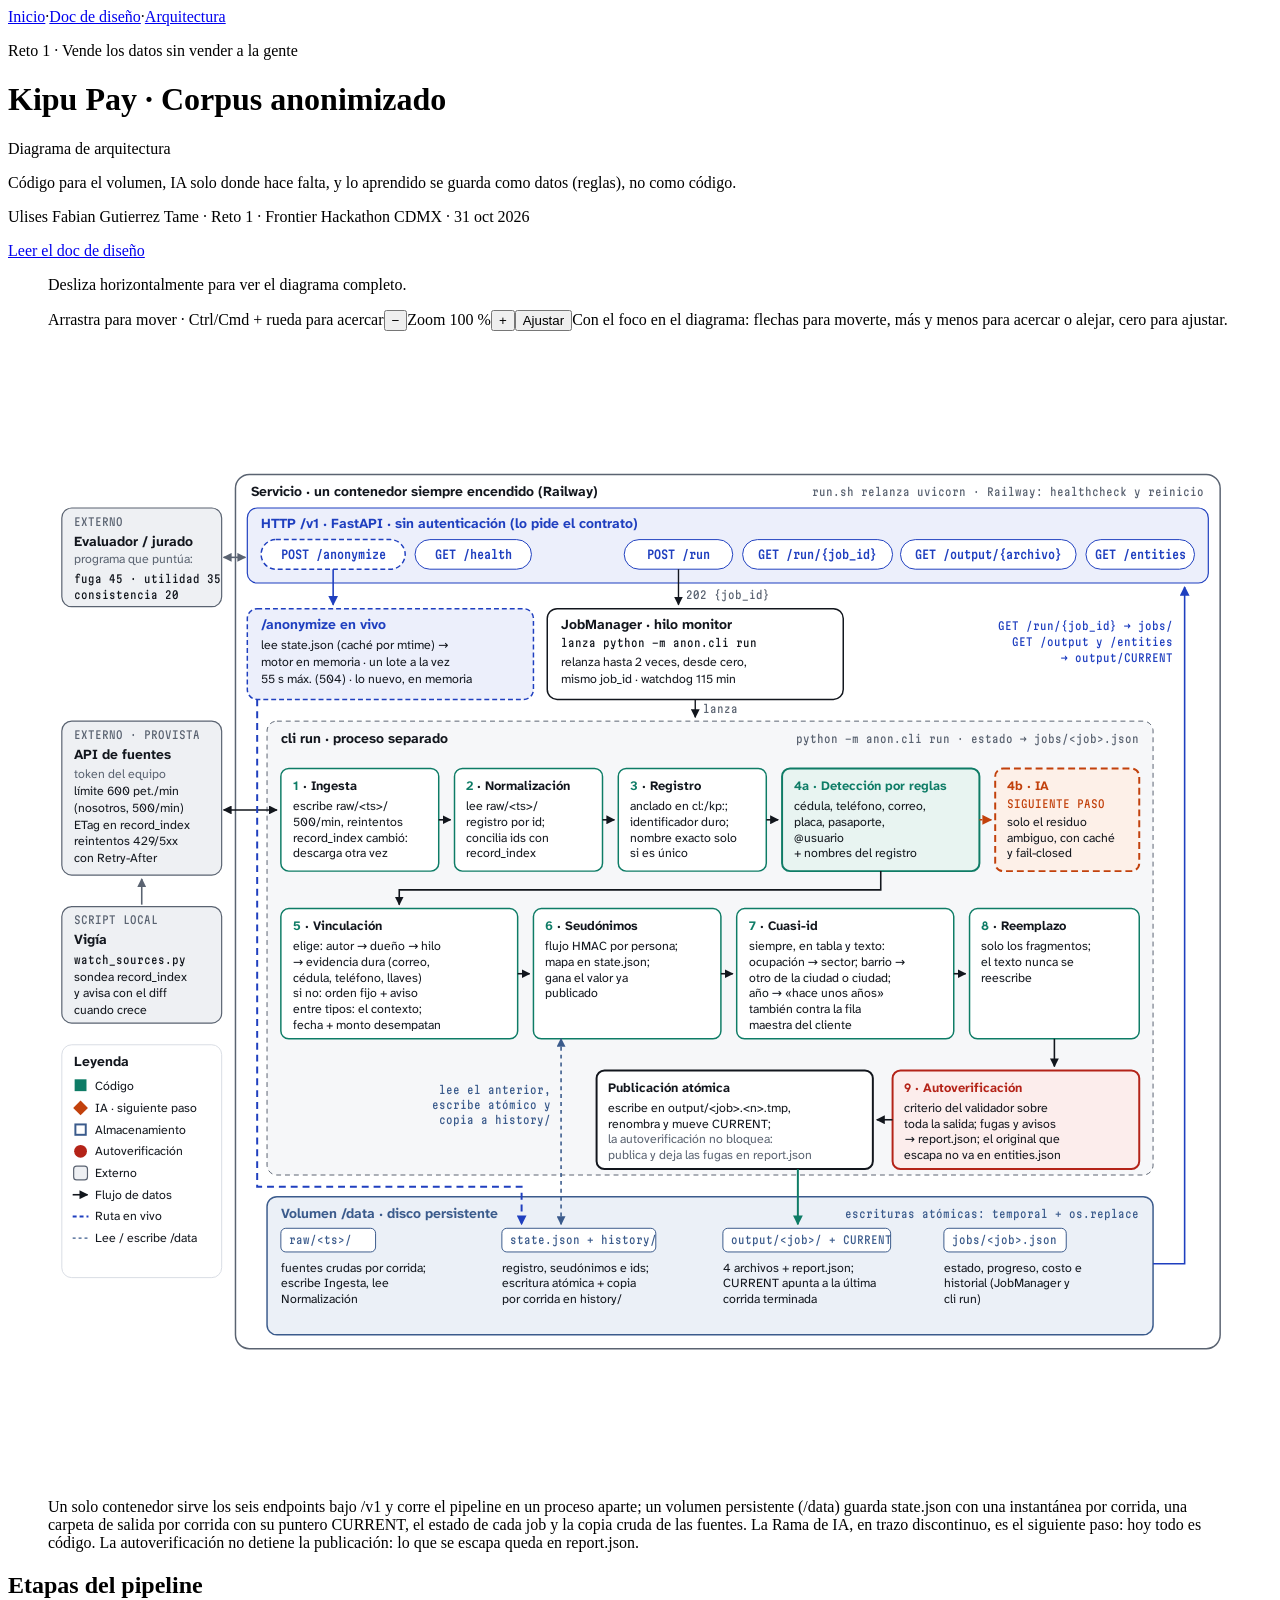
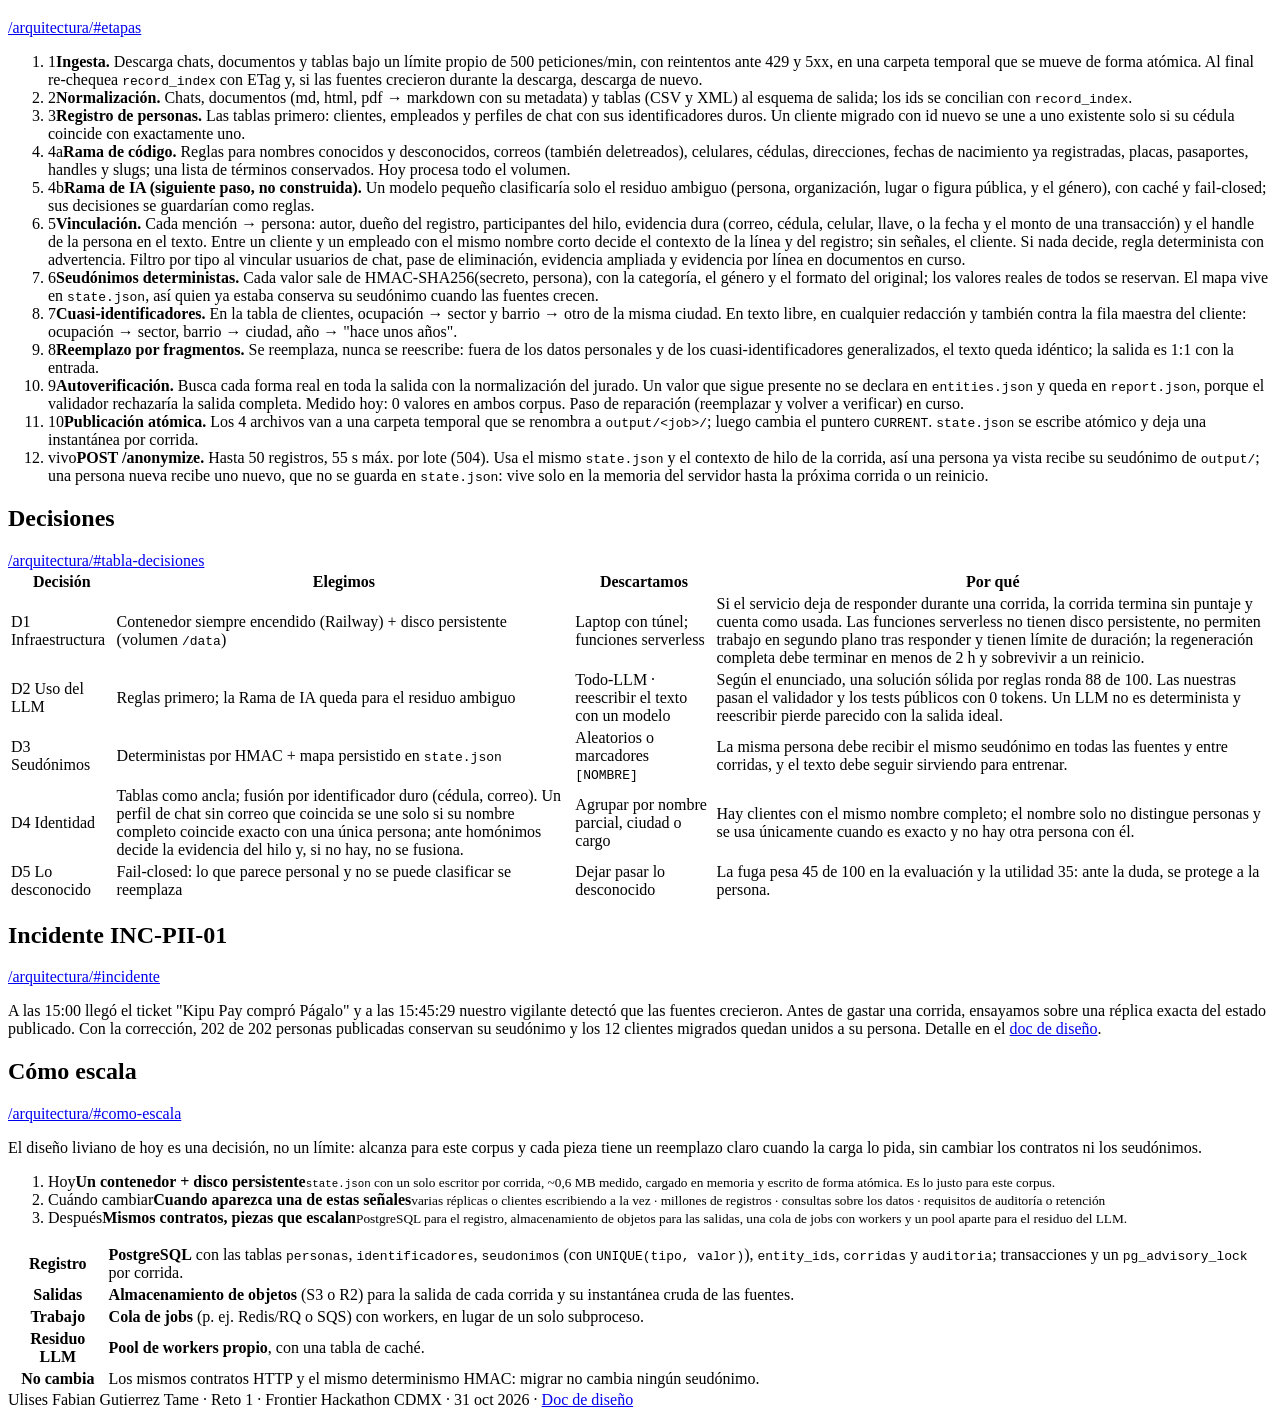
==== commit bd8ec8f5: "docs(design): apply fact-check batch 2 and keep pending linking work tagged Slack mentions are left " ====
--- a/design-site/arquitectura/index.html
+++ b/design-site/arquitectura/index.html
@@ -330,12 +330,12 @@
     <li><span class="n">1</span><span><b>Ingesta.</b> Descarga chats, documentos y tablas bajo un límite propio de 500 peticiones/min, con reintentos ante 429 y 5xx, en una carpeta temporal que se mueve de forma atómica. Al final re-chequea <code>record_index</code> con ETag y, si las fuentes crecieron durante la descarga, descarga de nuevo.</span></li>
     <li><span class="n">2</span><span><b>Normalización.</b> Chats, documentos (md, html, pdf → markdown con su metadata) y tablas (CSV y XML) al esquema de salida; los ids se concilian con <code>record_index</code>.</span></li>
     <li><span class="n">3</span><span><b>Registro de personas.</b> Las tablas primero: clientes, empleados y perfiles de chat con sus identificadores duros. Un cliente migrado con id nuevo se une a uno existente solo si su cédula coincide con exactamente uno.</span></li>
-    <li><span class="n">4a</span><span><b>Rama de código.</b> Reglas para nombres conocidos y desconocidos, correos (también deletreados), celulares, cédulas, direcciones, fechas de nacimiento, placas, pasaportes, menciones, handles y slugs; una lista de términos conservados. Hoy procesa todo el volumen.</span></li>
+    <li><span class="n">4a</span><span><b>Rama de código.</b> Reglas para nombres conocidos y desconocidos, correos (también deletreados), celulares, cédulas, direcciones, fechas de nacimiento ya registradas, placas, pasaportes, handles y slugs; una lista de términos conservados. Hoy procesa todo el volumen.</span></li>
     <li class="is-ia"><span class="n">4b</span><span><b>Rama de IA (siguiente paso, no construida).</b> Un modelo pequeño clasificaría solo el residuo ambiguo (persona, organización, lugar o figura pública, y el género), con caché y fail-closed; sus decisiones se guardarían como reglas.</span></li>
-    <li><span class="n">5</span><span><b>Vinculación.</b> Cada mención → persona: autor, dueño del registro, participantes del hilo, evidencia dura (correo, cédula, celular, llave, o la fecha y el monto de una transacción) y el handle de la persona en el texto. Entre un cliente y un empleado con el mismo nombre corto decide el contexto de la línea y del registro; sin señales, el cliente. Si nada decide, regla determinista con advertencia.</span></li>
+    <li><span class="n">5</span><span><b>Vinculación.</b> Cada mención → persona: autor, dueño del registro, participantes del hilo, evidencia dura (correo, cédula, celular, llave, o la fecha y el monto de una transacción) y el handle de la persona en el texto. Entre un cliente y un empleado con el mismo nombre corto decide el contexto de la línea y del registro; sin señales, el cliente. Si nada decide, regla determinista con advertencia. Filtro por tipo al vincular usuarios de chat, pase de eliminación, evidencia ampliada y evidencia por línea en documentos <span class="tag en-curso">en curso</span>.</span></li>
     <li><span class="n">6</span><span><b>Seudónimos deterministas.</b> Cada valor sale de HMAC-SHA256(secreto, persona), con la categoría, el género y el formato del original; los valores reales de todos se reservan. El mapa vive en <code>state.json</code>, así quien ya estaba conserva su seudónimo cuando las fuentes crecen.</span></li>
     <li><span class="n">7</span><span><b>Cuasi-identificadores.</b> En la tabla de clientes, ocupación → sector y barrio → otro de la misma ciudad. En texto libre, en cualquier redacción y también contra la fila maestra del cliente: ocupación → sector, barrio → ciudad, año → "hace unos años".</span></li>
-    <li><span class="n">8</span><span><b>Reemplazo por fragmentos.</b> Se reemplaza, nunca se reescribe: el texto no personal queda idéntico y la salida es 1:1 con la entrada.</span></li>
+    <li><span class="n">8</span><span><b>Reemplazo por fragmentos.</b> Se reemplaza, nunca se reescribe: fuera de los datos personales y de los cuasi-identificadores generalizados, el texto queda idéntico; la salida es 1:1 con la entrada.</span></li>
     <li class="is-gate"><span class="n">9</span><span><b>Autoverificación.</b> Busca cada forma real en toda la salida con la normalización del jurado. Un valor que sigue presente no se declara en <code>entities.json</code> y queda en <code>report.json</code>, porque el validador rechazaría la salida completa. Medido hoy: 0 valores en ambos corpus. Paso de reparación (reemplazar y volver a verificar) <span class="tag en-curso">en curso</span>.</span></li>
     <li><span class="n">10</span><span><b>Publicación atómica.</b> Los 4 archivos van a una carpeta temporal que se renombra a <code>output/&lt;job&gt;/</code>; luego cambia el puntero <code>CURRENT</code>. <code>state.json</code> se escribe atómico y deja una instantánea por corrida.</span></li>
     <li class="is-live"><span class="n">vivo</span><span><b>POST /anonymize.</b> Hasta 50 registros, 55 s máx. por lote (504). Usa el mismo <code>state.json</code> y el contexto de hilo de la corrida, así una persona ya vista recibe su seudónimo de <code>output/</code>; una persona nueva recibe uno nuevo, que no se guarda en <code>state.json</code>: vive solo en la memoria del servidor hasta la próxima corrida o un reinicio.</span></li>
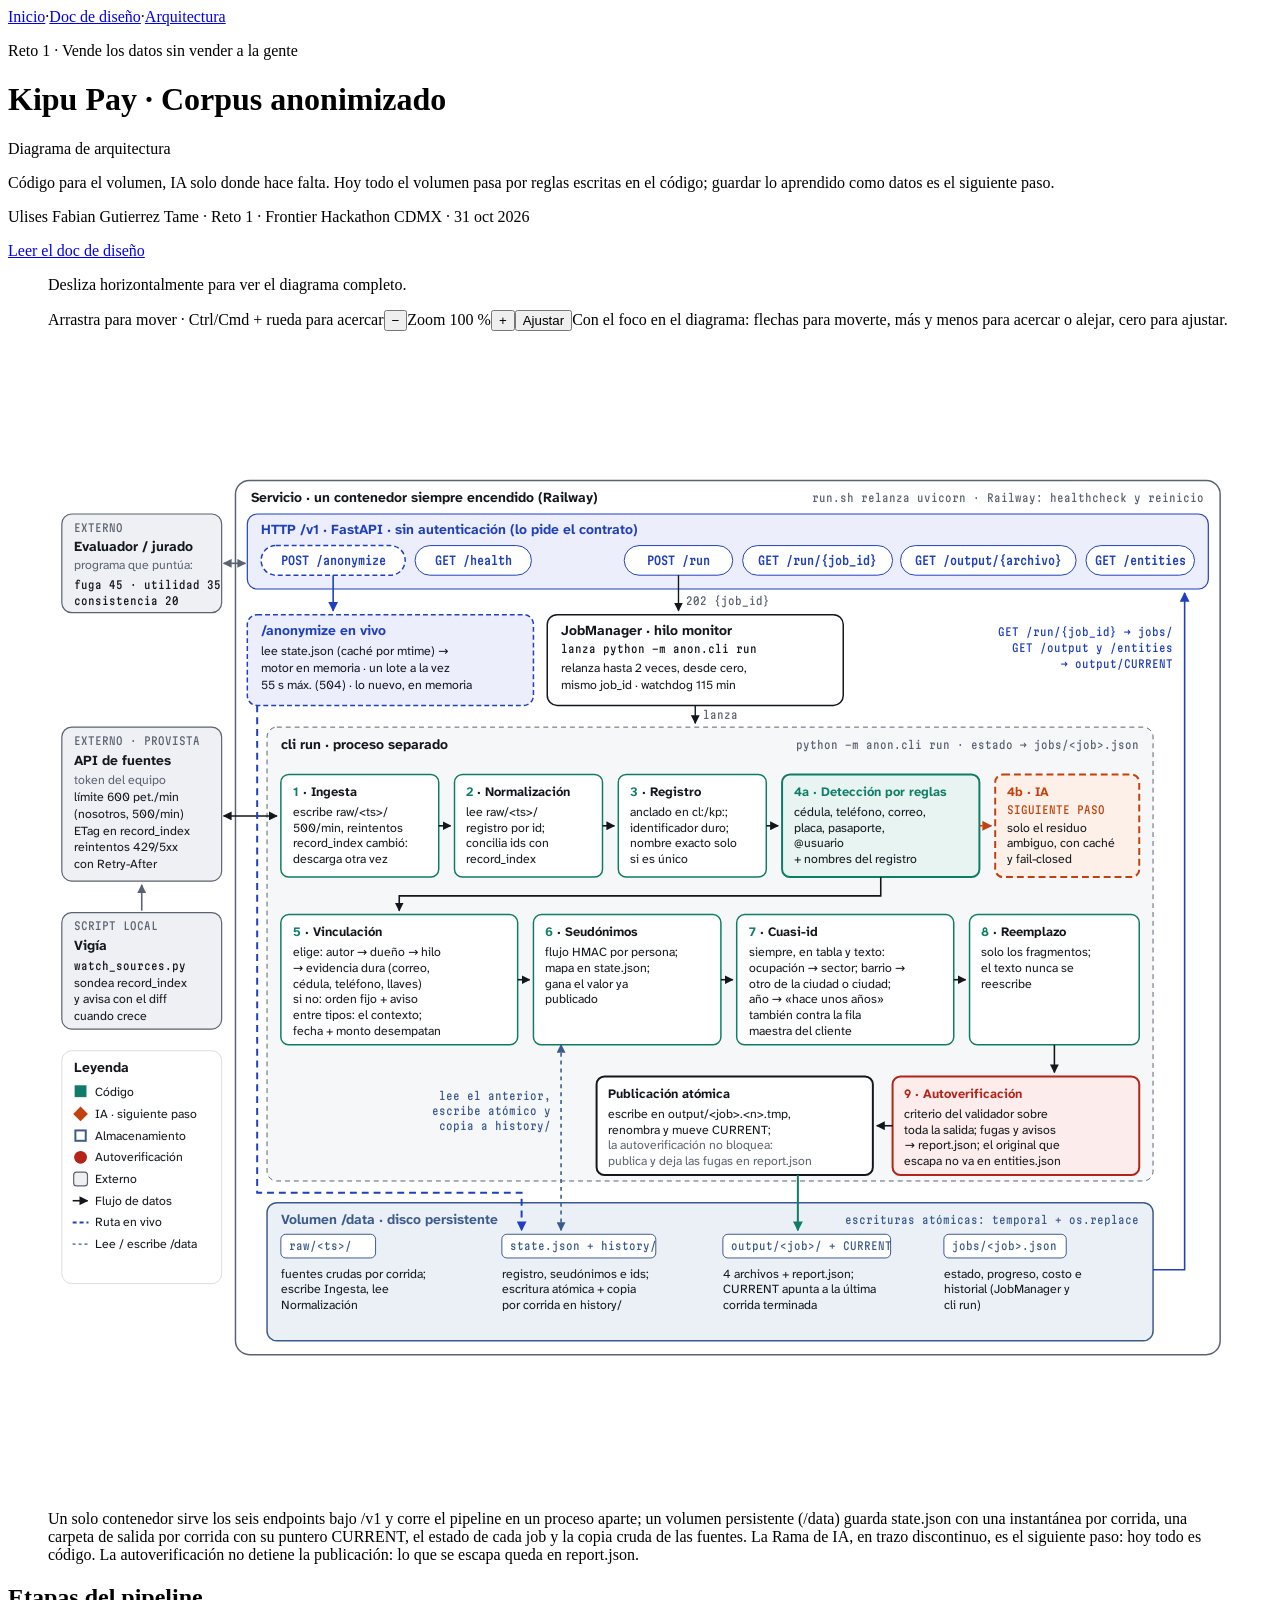
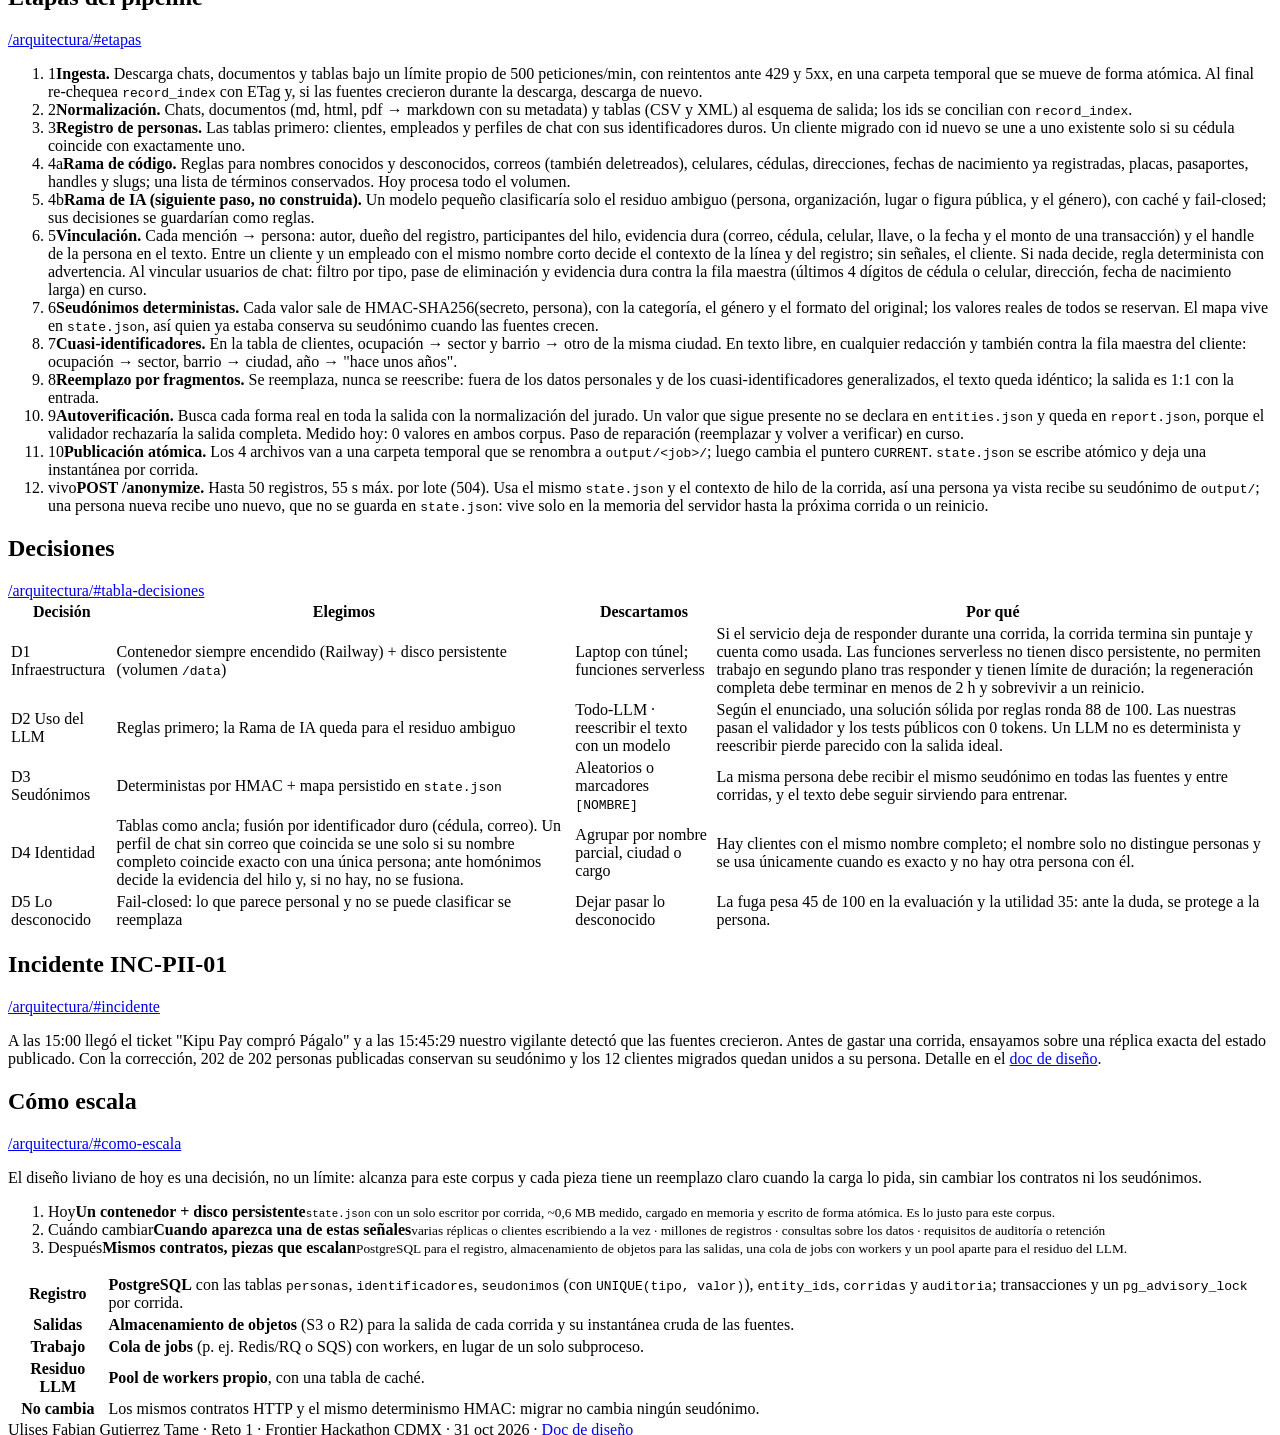
==== commit 1d1743bf: "docs(design): reword the thesis and tag the run-3 linking work The thesis now says all volume goes t" ====
--- a/design-site/arquitectura/index.html
+++ b/design-site/arquitectura/index.html
@@ -21,7 +21,7 @@
     <p class="eyebrow">Reto 1 · Vende los datos sin vender a <span class="redact">la gente</span></p>
     <h1>Kipu Pay <span class="dot">·</span> <span class="nw">Corpus anonimizado</span></h1>
     <p class="sub">Diagrama de arquitectura</p>
-    <p class="claim"><span class="c-code">Código para el volumen</span>, <span class="c-ia">IA solo donde hace falta</span>, y lo aprendido se guarda como <span class="c-store">datos (reglas)</span>, no como código.</p>
+    <p class="claim"><span class="c-code">Código para el volumen</span>, <span class="c-ia">IA solo donde hace falta</span>. Hoy todo el volumen pasa por reglas escritas en el código; guardar lo aprendido como <span class="c-store">datos</span> es el siguiente paso.</p>
     <p class="byline">Ulises Fabian Gutierrez Tame · Reto 1 · Frontier Hackathon CDMX · 31 oct 2026</p>
     <p class="toarch"><a href="/diseno/">Leer el doc de diseño</a></p>
   </header>
@@ -332,7 +332,7 @@
     <li><span class="n">3</span><span><b>Registro de personas.</b> Las tablas primero: clientes, empleados y perfiles de chat con sus identificadores duros. Un cliente migrado con id nuevo se une a uno existente solo si su cédula coincide con exactamente uno.</span></li>
     <li><span class="n">4a</span><span><b>Rama de código.</b> Reglas para nombres conocidos y desconocidos, correos (también deletreados), celulares, cédulas, direcciones, fechas de nacimiento ya registradas, placas, pasaportes, handles y slugs; una lista de términos conservados. Hoy procesa todo el volumen.</span></li>
     <li class="is-ia"><span class="n">4b</span><span><b>Rama de IA (siguiente paso, no construida).</b> Un modelo pequeño clasificaría solo el residuo ambiguo (persona, organización, lugar o figura pública, y el género), con caché y fail-closed; sus decisiones se guardarían como reglas.</span></li>
-    <li><span class="n">5</span><span><b>Vinculación.</b> Cada mención → persona: autor, dueño del registro, participantes del hilo, evidencia dura (correo, cédula, celular, llave, o la fecha y el monto de una transacción) y el handle de la persona en el texto. Entre un cliente y un empleado con el mismo nombre corto decide el contexto de la línea y del registro; sin señales, el cliente. Si nada decide, regla determinista con advertencia. Filtro por tipo al vincular usuarios de chat, pase de eliminación, evidencia ampliada y evidencia por línea en documentos <span class="tag en-curso">en curso</span>.</span></li>
+    <li><span class="n">5</span><span><b>Vinculación.</b> Cada mención → persona: autor, dueño del registro, participantes del hilo, evidencia dura (correo, cédula, celular, llave, o la fecha y el monto de una transacción) y el handle de la persona en el texto. Entre un cliente y un empleado con el mismo nombre corto decide el contexto de la línea y del registro; sin señales, el cliente. Si nada decide, regla determinista con advertencia. Al vincular usuarios de chat: filtro por tipo, pase de eliminación y evidencia dura contra la fila maestra (últimos 4 dígitos de cédula o celular, dirección, fecha de nacimiento larga) <span class="tag en-curso">en curso</span>.</span></li>
     <li><span class="n">6</span><span><b>Seudónimos deterministas.</b> Cada valor sale de HMAC-SHA256(secreto, persona), con la categoría, el género y el formato del original; los valores reales de todos se reservan. El mapa vive en <code>state.json</code>, así quien ya estaba conserva su seudónimo cuando las fuentes crecen.</span></li>
     <li><span class="n">7</span><span><b>Cuasi-identificadores.</b> En la tabla de clientes, ocupación → sector y barrio → otro de la misma ciudad. En texto libre, en cualquier redacción y también contra la fila maestra del cliente: ocupación → sector, barrio → ciudad, año → "hace unos años".</span></li>
     <li><span class="n">8</span><span><b>Reemplazo por fragmentos.</b> Se reemplaza, nunca se reescribe: fuera de los datos personales y de los cuasi-identificadores generalizados, el texto queda idéntico; la salida es 1:1 con la entrada.</span></li>
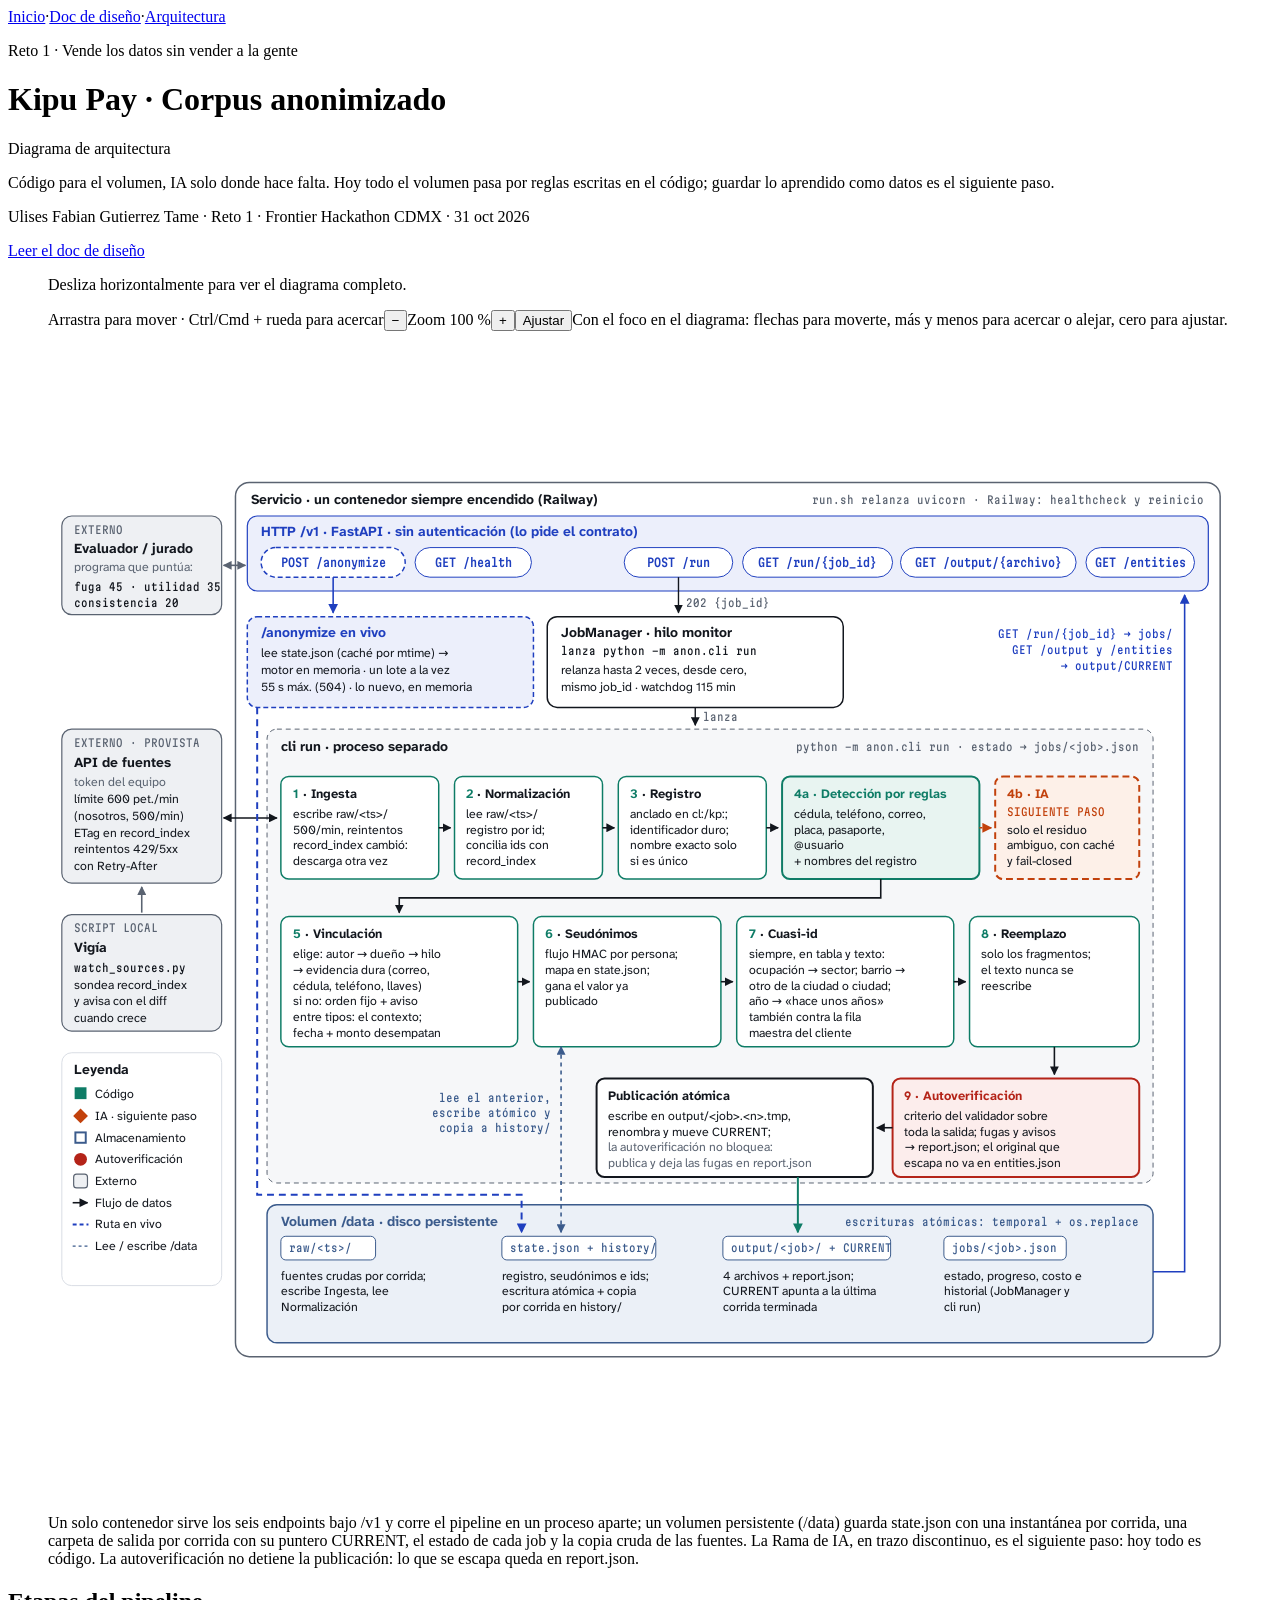
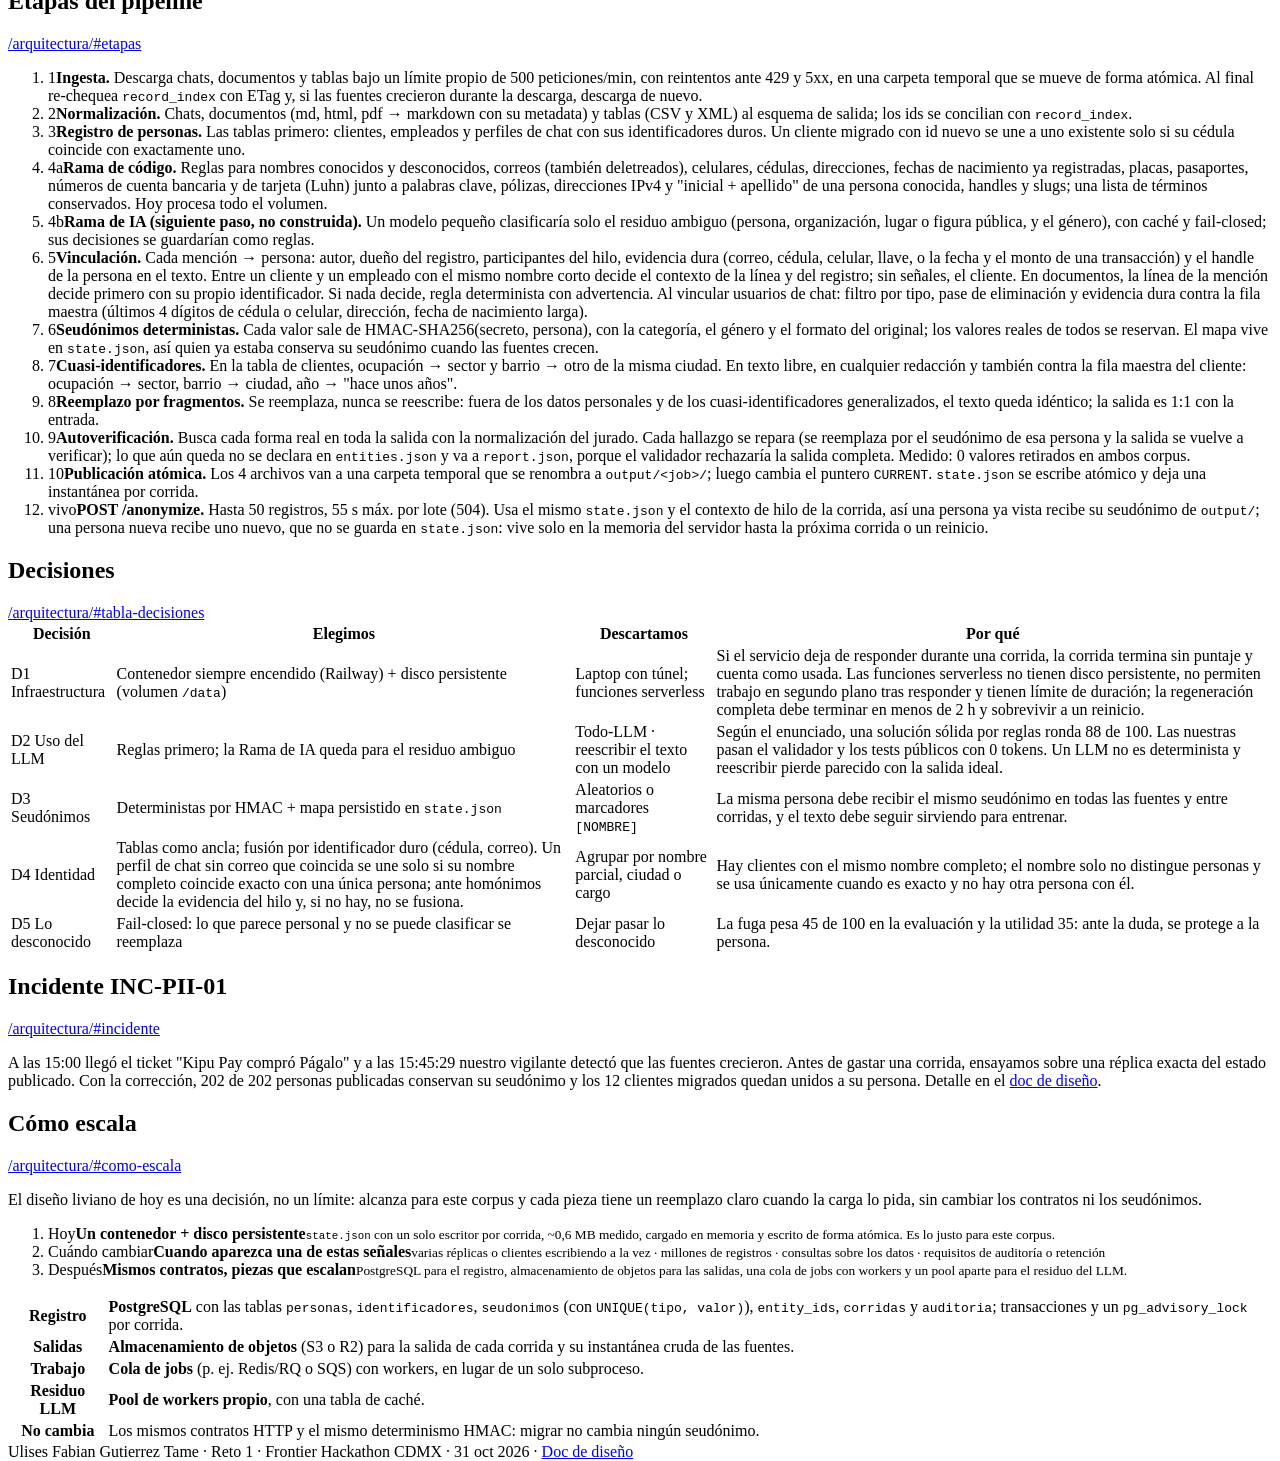
==== commit dca6d9b8: "docs: describe the run-3 system and the official run results Run 3 (61b5ead) is live, so every en-cu" ====
--- a/design-site/arquitectura/index.html
+++ b/design-site/arquitectura/index.html
@@ -330,13 +330,13 @@
     <li><span class="n">1</span><span><b>Ingesta.</b> Descarga chats, documentos y tablas bajo un límite propio de 500 peticiones/min, con reintentos ante 429 y 5xx, en una carpeta temporal que se mueve de forma atómica. Al final re-chequea <code>record_index</code> con ETag y, si las fuentes crecieron durante la descarga, descarga de nuevo.</span></li>
     <li><span class="n">2</span><span><b>Normalización.</b> Chats, documentos (md, html, pdf → markdown con su metadata) y tablas (CSV y XML) al esquema de salida; los ids se concilian con <code>record_index</code>.</span></li>
     <li><span class="n">3</span><span><b>Registro de personas.</b> Las tablas primero: clientes, empleados y perfiles de chat con sus identificadores duros. Un cliente migrado con id nuevo se une a uno existente solo si su cédula coincide con exactamente uno.</span></li>
-    <li><span class="n">4a</span><span><b>Rama de código.</b> Reglas para nombres conocidos y desconocidos, correos (también deletreados), celulares, cédulas, direcciones, fechas de nacimiento ya registradas, placas, pasaportes, handles y slugs; una lista de términos conservados. Hoy procesa todo el volumen.</span></li>
+    <li><span class="n">4a</span><span><b>Rama de código.</b> Reglas para nombres conocidos y desconocidos, correos (también deletreados), celulares, cédulas, direcciones, fechas de nacimiento ya registradas, placas, pasaportes, números de cuenta bancaria y de tarjeta (Luhn) junto a palabras clave, pólizas, direcciones IPv4 y "inicial + apellido" de una persona conocida, handles y slugs; una lista de términos conservados. Hoy procesa todo el volumen.</span></li>
     <li class="is-ia"><span class="n">4b</span><span><b>Rama de IA (siguiente paso, no construida).</b> Un modelo pequeño clasificaría solo el residuo ambiguo (persona, organización, lugar o figura pública, y el género), con caché y fail-closed; sus decisiones se guardarían como reglas.</span></li>
-    <li><span class="n">5</span><span><b>Vinculación.</b> Cada mención → persona: autor, dueño del registro, participantes del hilo, evidencia dura (correo, cédula, celular, llave, o la fecha y el monto de una transacción) y el handle de la persona en el texto. Entre un cliente y un empleado con el mismo nombre corto decide el contexto de la línea y del registro; sin señales, el cliente. Si nada decide, regla determinista con advertencia. Al vincular usuarios de chat: filtro por tipo, pase de eliminación y evidencia dura contra la fila maestra (últimos 4 dígitos de cédula o celular, dirección, fecha de nacimiento larga) <span class="tag en-curso">en curso</span>.</span></li>
+    <li><span class="n">5</span><span><b>Vinculación.</b> Cada mención → persona: autor, dueño del registro, participantes del hilo, evidencia dura (correo, cédula, celular, llave, o la fecha y el monto de una transacción) y el handle de la persona en el texto. Entre un cliente y un empleado con el mismo nombre corto decide el contexto de la línea y del registro; sin señales, el cliente. En documentos, la línea de la mención decide primero con su propio identificador. Si nada decide, regla determinista con advertencia. Al vincular usuarios de chat: filtro por tipo, pase de eliminación y evidencia dura contra la fila maestra (últimos 4 dígitos de cédula o celular, dirección, fecha de nacimiento larga).</span></li>
     <li><span class="n">6</span><span><b>Seudónimos deterministas.</b> Cada valor sale de HMAC-SHA256(secreto, persona), con la categoría, el género y el formato del original; los valores reales de todos se reservan. El mapa vive en <code>state.json</code>, así quien ya estaba conserva su seudónimo cuando las fuentes crecen.</span></li>
     <li><span class="n">7</span><span><b>Cuasi-identificadores.</b> En la tabla de clientes, ocupación → sector y barrio → otro de la misma ciudad. En texto libre, en cualquier redacción y también contra la fila maestra del cliente: ocupación → sector, barrio → ciudad, año → "hace unos años".</span></li>
     <li><span class="n">8</span><span><b>Reemplazo por fragmentos.</b> Se reemplaza, nunca se reescribe: fuera de los datos personales y de los cuasi-identificadores generalizados, el texto queda idéntico; la salida es 1:1 con la entrada.</span></li>
-    <li class="is-gate"><span class="n">9</span><span><b>Autoverificación.</b> Busca cada forma real en toda la salida con la normalización del jurado. Un valor que sigue presente no se declara en <code>entities.json</code> y queda en <code>report.json</code>, porque el validador rechazaría la salida completa. Medido hoy: 0 valores en ambos corpus. Paso de reparación (reemplazar y volver a verificar) <span class="tag en-curso">en curso</span>.</span></li>
+    <li class="is-gate"><span class="n">9</span><span><b>Autoverificación.</b> Busca cada forma real en toda la salida con la normalización del jurado. Cada hallazgo se repara (se reemplaza por el seudónimo de esa persona y la salida se vuelve a verificar); lo que aún queda no se declara en <code>entities.json</code> y va a <code>report.json</code>, porque el validador rechazaría la salida completa. Medido: 0 valores retirados en ambos corpus.</span></li>
     <li><span class="n">10</span><span><b>Publicación atómica.</b> Los 4 archivos van a una carpeta temporal que se renombra a <code>output/&lt;job&gt;/</code>; luego cambia el puntero <code>CURRENT</code>. <code>state.json</code> se escribe atómico y deja una instantánea por corrida.</span></li>
     <li class="is-live"><span class="n">vivo</span><span><b>POST /anonymize.</b> Hasta 50 registros, 55 s máx. por lote (504). Usa el mismo <code>state.json</code> y el contexto de hilo de la corrida, así una persona ya vista recibe su seudónimo de <code>output/</code>; una persona nueva recibe uno nuevo, que no se guarda en <code>state.json</code>: vive solo en la memoria del servidor hasta la próxima corrida o un reinicio.</span></li>
   </ol>
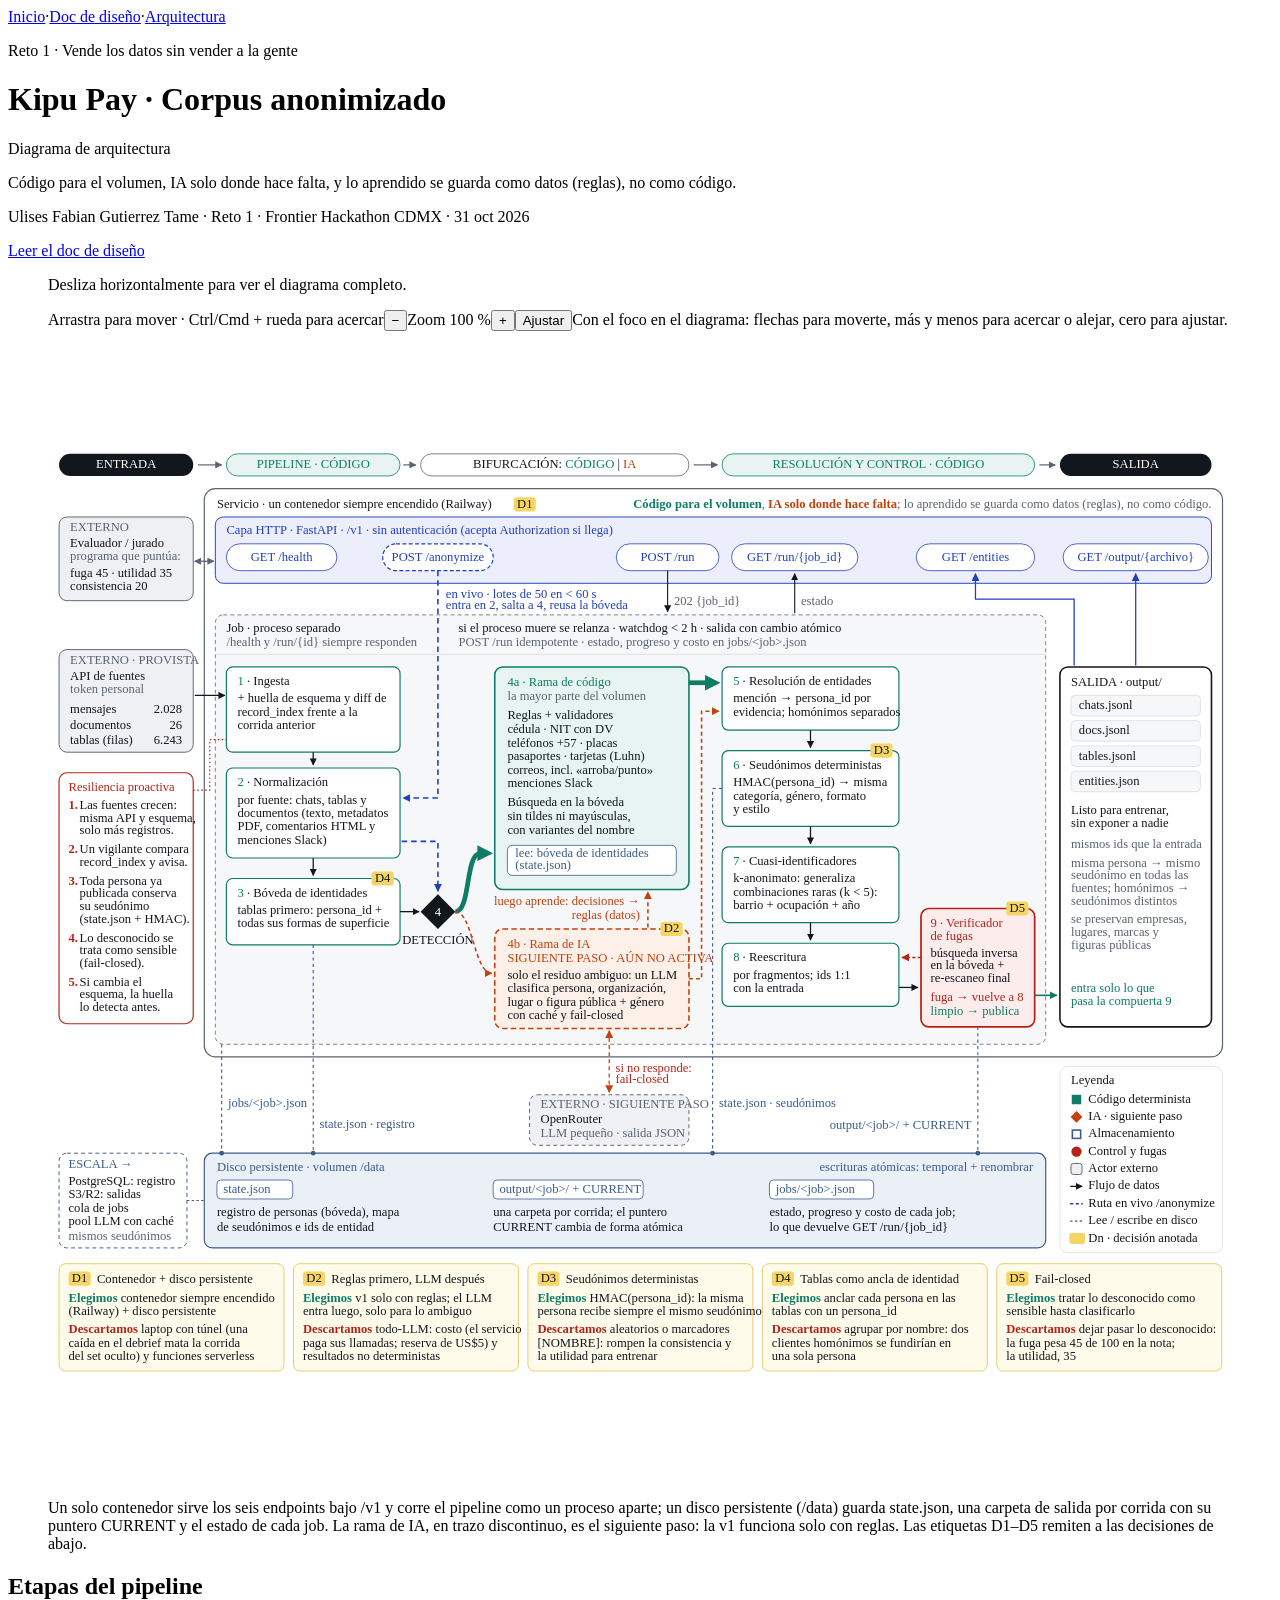
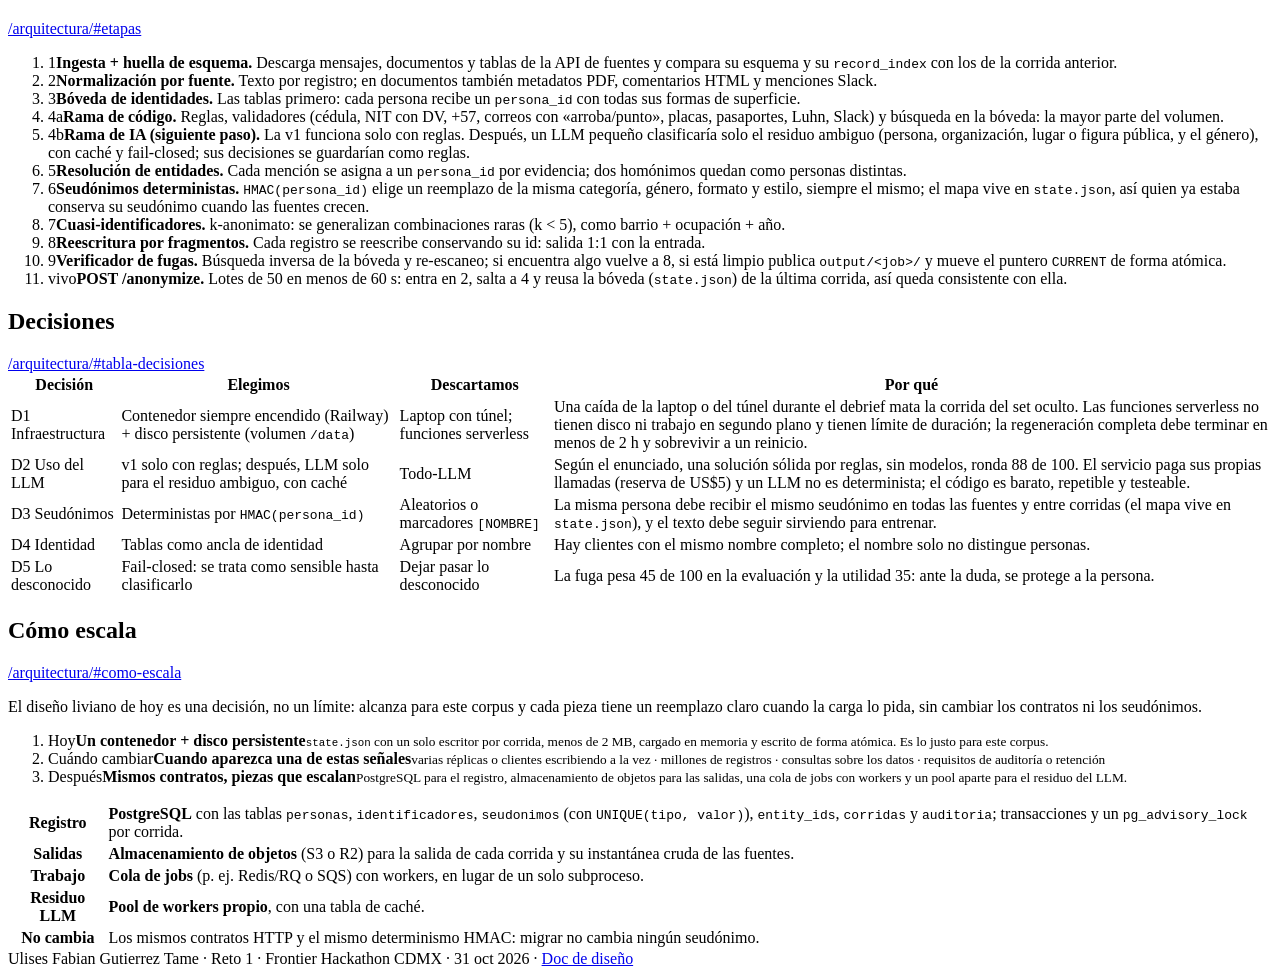
==== commit 8caabf40: "Merge pull request #2 from ulisestame/docs/design-site docs(design): design doc and architecture pag" ====
--- a/design-site/arquitectura/index.html
+++ b/design-site/arquitectura/index.html
@@ -21,7 +21,7 @@
     <p class="eyebrow">Reto 1 · Vende los datos sin vender a <span class="redact">la gente</span></p>
     <h1>Kipu Pay <span class="dot">·</span> <span class="nw">Corpus anonimizado</span></h1>
     <p class="sub">Diagrama de arquitectura</p>
-    <p class="claim"><span class="c-code">Código para el volumen</span>, <span class="c-ia">IA solo donde hace falta</span>. Hoy todo el volumen pasa por reglas escritas en el código; guardar lo aprendido como <span class="c-store">datos</span> es el siguiente paso.</p>
+    <p class="claim"><span class="c-code">Código para el volumen</span>, <span class="c-ia">IA solo donde hace falta</span>, y lo aprendido se guarda como <span class="c-store">datos (reglas)</span>, no como código.</p>
     <p class="byline">Ulises Fabian Gutierrez Tame · Reto 1 · Frontier Hackathon CDMX · 31 oct 2026</p>
     <p class="toarch"><a href="/diseno/">Leer el doc de diseño</a></p>
   </header>
@@ -30,315 +30,441 @@
 <figure class="diagram">
 <p class="hint">Desliza horizontalmente para ver el diagrama completo.</p>
 <div class="scroll">
-<svg id="diagrama" class="dg" viewBox="0 0 1200 912" fill="#12161D" role="img" aria-labelledby="dg-title dg-desc" xmlns="http://www.w3.org/2000/svg">
-<title id="dg-title">Arquitectura del servicio de anonimización del corpus de Kipu Pay, tal como está construido</title>
-<desc id="dg-desc">El evaluador llama a la API HTTP /v1. POST /run crea un job; el JobManager lanza el proceso cli run, lo relanza hasta 2 veces y lo corta a los 115 minutos. El proceso descarga las fuentes a raw/, normaliza, arma el registro de personas, detecta con reglas (la rama de IA es el siguiente paso), vincula menciones, asigna seudónimos con HMAC y state.json, generaliza cuasi-identificadores, reemplaza fragmentos, se autoverifica y publica de forma atómica en output/ con el puntero CURRENT. /anonymize en vivo lee state.json. Un vigía local compara record_index.</desc>
+<svg id="diagrama" class="dg" viewBox="0 0 1500 1192" fill="#12161D" role="img" aria-labelledby="dg-title dg-desc" xmlns="http://www.w3.org/2000/svg">
+<title id="dg-title">Arquitectura del servicio de anonimización del corpus de Kipu Pay</title>
+<desc id="dg-desc">De izquierda a derecha: la API de fuentes entra al pipeline de código (ingesta, normalización, bóveda de identidades); en la detección el flujo se bifurca en una rama de código para la mayor parte del volumen y una rama de IA solo para el residuo ambiguo, cuyas decisiones se guardan como reglas; luego resolución, seudónimos, cuasi-identificadores, reescritura y un verificador de fugas antes de publicar output/. Un disco persistente (/data) guarda state.json, una carpeta de salida por corrida con su puntero CURRENT y el estado de cada job. La rama de IA es el siguiente paso: la v1 funciona solo con reglas.</desc>
 <!--
   GUÍA DE EDICIÓN
-  - Cada componente es un <g id="..."> con transform="translate(x y)"; dentro, coordenadas relativas a su caja.
-  - Flechas y conectores al final, en coordenadas absolutas (#flechas, #ruta-en-vivo, #conectores-data).
-  - Colores = tokens que tema.css reasigna. Clases de rol: caja-codigo, caja-ia, caja-almacen, caja-control,
-    caja-externo, caja-http, caja-job, caja-proceso, caja-vivo, caja-salida, caja-servicio.
-  - Trazo discontinuo naranja = siguiente paso (no existe en la v1).
-  - Trabajo del sprint: clase "en-curso". Para quitarlo, borrar todo elemento con class="... en-curso".
-  - El <style> de abajo es solo respaldo para ver el SVG suelto: :where() pesa cero, así tema.css siempre gana.
+  - Cada componente es un <g id="..."> con transform="translate(x y)"; las coordenadas internas son relativas a su caja.
+    Para mover una caja basta cambiar su translate (y revisar las flechas que llegan a ella).
+  - Todas las flechas y conectores van al final, en coordenadas absolutas, agrupados por tipo (#flechas-flujo, #ruta-en-vivo, ...).
+  - Tipos (.t, .t13, .t15, .d, .dm, .m, .s, .ph, .b) y colores viven en /assets/tema.css, sección "Diagrama".
+  - Los fill/stroke de este SVG son tokens: tema.css los reasigna a la paleta del sitio (oscura en pantalla, clara al imprimir).
+    Usa solo: texto #12161D · secundario #5A6371 · caja #FFFFFF · código #0E7C66 · IA #C2410C · almacén #3B5B8C ·
+    fuga/control #B42318 · HTTP y ruta en vivo #1F3FBF · etiqueta Dn #F5D565 · regla fina #D9DDE4.
+  - Cada caja lleva una clase de rol (caja-codigo, caja-ia, caja-almacen, caja-control, caja-externo, caja-salida,
+    caja-http, nota-decision) para reestilizar con CSS.
+  - Trazo discontinuo en la rama de IA, OpenRouter, el bucle de aprendizaje y la nota de escala = siguiente paso, aún no activo en la v1.
 -->
-<style>
-:where(.dg) .t{font:700 14px "Atkinson Hyperlegible Next","IBM Plex Sans",system-ui,sans-serif}
-:where(.dg) .t13{font:700 13px "Atkinson Hyperlegible Next","IBM Plex Sans",system-ui,sans-serif}
-:where(.dg) .d{font:400 12.5px "Atkinson Hyperlegible Next","IBM Plex Sans",system-ui,sans-serif}
-:where(.dg) .dm{font:700 12.5px "Atkinson Hyperlegible Next","IBM Plex Sans",system-ui,sans-serif}
-:where(.dg) .m{font:500 12px "Martian Mono","IBM Plex Mono",ui-monospace,monospace;font-stretch:75%}
-:where(.dg) .s{font:400 11px "Martian Mono","IBM Plex Mono",ui-monospace,monospace;font-stretch:75%}
-:where(.dg) .b{font:700 11px "Martian Mono","IBM Plex Mono",ui-monospace,monospace;font-stretch:75%}
-</style>
 <defs>
 <marker id="ah" viewBox="0 0 10 10" refX="9" refY="5" markerWidth="9" markerHeight="9" markerUnits="userSpaceOnUse" orient="auto-start-reverse"><path d="M0,0L10,5L0,10z" fill="#12161D"/></marker>
 <marker id="ah-mut" viewBox="0 0 10 10" refX="9" refY="5" markerWidth="9" markerHeight="9" markerUnits="userSpaceOnUse" orient="auto-start-reverse"><path d="M0,0L10,5L0,10z" fill="#5A6371"/></marker>
 <marker id="ah-code" viewBox="0 0 10 10" refX="9" refY="5" markerWidth="10" markerHeight="10" markerUnits="userSpaceOnUse" orient="auto-start-reverse"><path d="M0,0L10,5L0,10z" fill="#0E7C66"/></marker>
+<marker id="ah-code-lg" viewBox="0 0 10 10" refX="2" refY="5" markerWidth="20" markerHeight="20" markerUnits="userSpaceOnUse" orient="auto"><path d="M0,0L10,5L0,10z" fill="#0E7C66"/></marker>
 <marker id="ah-ai" viewBox="0 0 10 10" refX="9" refY="5" markerWidth="10" markerHeight="10" markerUnits="userSpaceOnUse" orient="auto-start-reverse"><path d="M0,0L10,5L0,10z" fill="#C2410C"/></marker>
 <marker id="ah-acc" viewBox="0 0 10 10" refX="9" refY="5" markerWidth="10" markerHeight="10" markerUnits="userSpaceOnUse" orient="auto-start-reverse"><path d="M0,0L10,5L0,10z" fill="#1F3FBF"/></marker>
-<marker id="ah-store" viewBox="0 0 10 10" refX="9" refY="5" markerWidth="9" markerHeight="9" markerUnits="userSpaceOnUse" orient="auto-start-reverse"><path d="M0,0L10,5L0,10z" fill="#3B5B8C"/></marker>
+<marker id="ah-dan" viewBox="0 0 10 10" refX="9" refY="5" markerWidth="10" markerHeight="10" markerUnits="userSpaceOnUse" orient="auto-start-reverse"><path d="M0,0L10,5L0,10z" fill="#B42318"/></marker>
 </defs>
-<rect id="fondo" x="0" y="0" width="1200" height="912" fill="#FFFFFF"/>
-
-<!-- ===================== ACTORES EXTERNOS ===================== -->
-<g id="actor-evaluador" transform="translate(14 46)">
-  <rect class="caja-externo" width="162" height="100" rx="10" fill="#EEF0F3" stroke="#5A6371" stroke-width="1.2"/>
-  <text x="12" y="18" class="s" fill="#5A6371">EXTERNO</text>
-  <text x="12" y="38" class="t">Evaluador / jurado</text>
-  <text x="12" y="56" class="d" fill="#5A6371">programa que puntúa:</text>
-  <text x="12" y="76" class="s">fuga 45 · utilidad 35</text>
-  <text x="12" y="92" class="s">consistencia 20</text>
-</g>
-<g id="actor-api-fuentes" transform="translate(14 262)">
-  <rect class="caja-externo" width="162" height="156" rx="10" fill="#EEF0F3" stroke="#5A6371" stroke-width="1.2"/>
-  <text x="12" y="18" class="s" fill="#5A6371">EXTERNO · PROVISTA</text>
-  <text x="12" y="38" class="t">API de fuentes</text>
-  <text x="12" y="58" class="d" fill="#5A6371">token del equipo</text>
-  <text x="12" y="75" class="d">límite 600 pet./min</text>
-  <text x="12" y="92" class="d">(nosotros, 500/min)</text>
-  <text x="12" y="109" class="d">ETag en record_index</text>
-  <text x="12" y="126" class="d">reintentos 429/5xx</text>
-  <text x="12" y="143" class="d">con Retry-After</text>
-</g>
-<g id="actor-vigia" transform="translate(14 450)">
-  <rect class="caja-externo" width="162" height="118" rx="10" fill="#EEF0F3" stroke="#5A6371" stroke-width="1.2"/>
-  <text x="12" y="18" class="s" fill="#5A6371">SCRIPT LOCAL</text>
-  <text x="12" y="38" class="t">Vigía</text>
-  <text x="12" y="58" class="s">watch_sources.py</text>
-  <text x="12" y="75" class="d">sondea record_index</text>
-  <text x="12" y="92" class="d">y avisa con el diff</text>
-  <text x="12" y="109" class="d">cuando crece</text>
-</g>
-
-<!-- ===================== LEYENDA ===================== -->
-<g id="leyenda" transform="translate(14 590)">
-  <rect width="162" height="236" rx="10" fill="#FFFFFF" stroke="#D9DDE4"/>
-  <text x="12" y="22" class="t">Leyenda</text>
-  <rect x="13" y="35" width="12" height="12" fill="#0E7C66"/><text x="34" y="46" class="d">Código</text>
-  <path d="M19 56.5L26.5 64L19 71.5L11.5 64Z" fill="#C2410C"/><text x="34" y="68" class="d">IA · siguiente paso</text>
-  <rect x="13.75" y="80.75" width="10.5" height="10.5" fill="none" stroke="#3B5B8C" stroke-width="2"/><text x="34" y="90" class="d">Almacenamiento</text>
-  <circle cx="19" cy="108" r="6.5" fill="#B42318"/><text x="34" y="112" class="d">Autoverificación</text>
-  <rect x="12" y="123" width="14" height="14" rx="3" fill="#EEF0F3" stroke="#5A6371" stroke-width="1.2"/><text x="34" y="134" class="d">Externo</text>
-  <path d="M11 152H26" stroke="#12161D" stroke-width="1.6" fill="none" marker-end="url(#ah)"/><text x="34" y="156" class="d">Flujo de datos</text>
-  <path d="M11 174H27" stroke="#1F3FBF" stroke-width="2" stroke-dasharray="4 3" fill="none"/><text x="34" y="178" class="d">Ruta en vivo</text>
-  <path d="M11 196H27" stroke="#3B5B8C" stroke-width="1.4" stroke-dasharray="3 3" fill="none"/><text x="34" y="200" class="d">Lee / escribe /data</text>
+<rect id="fondo" x="0" y="0" width="1500" height="1192" fill="#FFFFFF"/>
+
+<!-- ===================== FASES (eje izquierda → derecha) ===================== -->
+<g id="fases">
+  <rect x="14" y="14" width="170" height="28" rx="14" fill="#12161D"/>
+  <text x="99" y="32" text-anchor="middle" class="ph" fill="#FFFFFF">ENTRADA</text>
+  <rect x="226" y="14" width="220" height="28" rx="14" fill="#E8F4F1" stroke="#0E7C66"/>
+  <text x="336" y="32" text-anchor="middle" class="ph" fill="#0E7C66">PIPELINE · CÓDIGO</text>
+  <rect x="472" y="14" width="340" height="28" rx="14" fill="#FFFFFF" stroke="#5A6371"/>
+  <text x="642" y="32" text-anchor="middle" class="ph" fill="#12161D">BIFURCACIÓN: <tspan fill="#0E7C66">CÓDIGO</tspan> | <tspan fill="#C2410C">IA</tspan></text>
+  <rect x="854" y="14" width="396" height="28" rx="14" fill="#E8F4F1" stroke="#0E7C66"/>
+  <text x="1052" y="32" text-anchor="middle" class="ph" fill="#0E7C66">RESOLUCIÓN Y CONTROL · CÓDIGO</text>
+  <rect x="1282" y="14" width="192" height="28" rx="14" fill="#12161D"/>
+  <text x="1378" y="32" text-anchor="middle" class="ph" fill="#FFFFFF">SALIDA</text>
+  <g stroke="#5A6371" stroke-width="1.5" fill="none" marker-end="url(#ah-mut)"><path d="M190 28H220"/><path d="M450 28H466"/><path d="M818 28H848"/><path d="M1256 28H1276"/></g>
 </g>
 
 <!-- ===================== SERVICIO (contenedor siempre encendido) ===================== -->
 <g id="servicio">
-  <rect class="caja-servicio" x="190" y="12" width="998" height="886" rx="14" fill="#FFFFFF" stroke="#5A6371" stroke-width="1.5"/>
-  <text x="206" y="34" class="t">Servicio · un contenedor siempre encendido (Railway)</text>
-  <text x="1172" y="34" text-anchor="end" class="s" fill="#5A6371">run.sh relanza uvicorn · Railway: healthcheck y reinicio</text>
-</g>
-
-<g id="capa-http" transform="translate(202 46)">
-  <rect class="caja-http" width="974" height="76" rx="10" fill="#ECEFFB" stroke="#1F3FBF" stroke-width="1.2"/>
-  <text x="14" y="20" class="t" fill="#1F3FBF">HTTP /v1 · FastAPI · sin autenticación (lo pide el contrato)</text>
-  <g id="ep-anonymize"><rect x="14" y="32" width="146" height="30" rx="15" fill="#FFFFFF" stroke="#1F3FBF" stroke-width="1.5" stroke-dasharray="5 3"/><text x="87" y="52" text-anchor="middle" class="m" fill="#1F3FBF">POST /anonymize</text></g>
-  <g id="ep-health"><rect x="170" y="32" width="118" height="30" rx="15" fill="#FFFFFF" stroke="#1F3FBF"/><text x="229" y="52" text-anchor="middle" class="m" fill="#1F3FBF">GET /health</text></g>
-  <g id="ep-run"><rect x="382" y="32" width="110" height="30" rx="15" fill="#FFFFFF" stroke="#1F3FBF"/><text x="437" y="52" text-anchor="middle" class="m" fill="#1F3FBF">POST /run</text></g>
-  <g id="ep-run-estado"><rect x="502" y="32" width="152" height="30" rx="15" fill="#FFFFFF" stroke="#1F3FBF"/><text x="578" y="52" text-anchor="middle" class="m" fill="#1F3FBF">GET /run/{job_id}</text></g>
-  <g id="ep-output"><rect x="662" y="32" width="178" height="30" rx="15" fill="#FFFFFF" stroke="#1F3FBF"/><text x="751" y="52" text-anchor="middle" class="m" fill="#1F3FBF">GET /output/{archivo}</text></g>
-  <g id="ep-entities"><rect x="850" y="32" width="110" height="30" rx="15" fill="#FFFFFF" stroke="#1F3FBF"/><text x="905" y="52" text-anchor="middle" class="m" fill="#1F3FBF">GET /entities</text></g>
-</g>
-
-<g id="anonymize-en-vivo" transform="translate(202 148)">
-  <rect class="caja-vivo" width="290" height="92" rx="10" fill="#ECEFFB" stroke="#1F3FBF" stroke-width="1.5" stroke-dasharray="5 3"/>
-  <text x="14" y="21" class="t" fill="#1F3FBF">/anonymize en vivo</text>
-  <text x="14" y="41" class="d">lee state.json (caché por mtime) →</text>
-  <text x="14" y="58" class="d">motor en memoria · un lote a la vez</text>
-  <text x="14" y="75" class="d">55 s máx. (504) · lo nuevo, en memoria</text>
-</g>
-
-<g id="jobmanager" transform="translate(506 148)">
-  <rect class="caja-proceso" width="300" height="92" rx="10" fill="#FFFFFF" stroke="#12161D" stroke-width="1.5"/>
-  <text x="14" y="21" class="t">JobManager · hilo monitor</text>
-  <text x="14" y="39" class="s">lanza python -m anon.cli run</text>
-  <text x="14" y="58" class="d">relanza hasta 2 veces, desde cero,</text>
-  <text x="14" y="75" class="d">mismo job_id · watchdog 115 min</text>
-</g>
-
-<g id="lecturas-http" class="s" fill="#1F3FBF">
-  <text x="1140" y="170" text-anchor="end">GET /run/{job_id} → jobs/</text>
-  <text x="1140" y="186" text-anchor="end">GET /output y /entities</text>
-  <text x="1140" y="202" text-anchor="end">→ output/CURRENT</text>
-</g>
-
-<!-- ===================== PROCESO cli run (pipeline) ===================== -->
-<g id="cli-run" transform="translate(222 262)">
-  <rect class="caja-job" width="898" height="460" rx="10" fill="#F6F7F9" stroke="#5A6371" stroke-dasharray="5 4"/>
-  <text x="14" y="22" class="t">cli run · proceso separado</text>
-  <text x="884" y="22" text-anchor="end" class="s" fill="#5A6371">python -m anon.cli run · estado → jobs/&lt;job&gt;.json</text>
-</g>
-
-<g id="etapa-1-ingesta" transform="translate(236 310)">
-  <rect class="caja-codigo" width="160" height="104" rx="8" fill="#FFFFFF" stroke="#0E7C66" stroke-width="1.5"/>
-  <text x="12" y="22" class="t13"><tspan fill="#0E7C66">1</tspan> · Ingesta</text>
-  <text x="12" y="42" class="d">escribe raw/&lt;ts&gt;/</text>
-  <text x="12" y="58" class="d">500/min, reintentos</text>
-  <text x="12" y="74" class="d">record_index cambió:</text>
-  <text x="12" y="90" class="d">descarga otra vez</text>
-</g>
-<g id="etapa-2-normalizacion" transform="translate(412 310)">
-  <rect class="caja-codigo" width="150" height="104" rx="8" fill="#FFFFFF" stroke="#0E7C66" stroke-width="1.5"/>
-  <text x="12" y="22" class="t13"><tspan fill="#0E7C66">2</tspan> · Normalización</text>
-  <text x="12" y="42" class="d">lee raw/&lt;ts&gt;/</text>
-  <text x="12" y="58" class="d">registro por id;</text>
-  <text x="12" y="74" class="d">concilia ids con</text>
-  <text x="12" y="90" class="d">record_index</text>
-</g>
-<g id="etapa-3-registro" transform="translate(578 310)">
-  <rect class="caja-codigo" width="150" height="104" rx="8" fill="#FFFFFF" stroke="#0E7C66" stroke-width="1.5"/>
-  <text x="12" y="22" class="t13"><tspan fill="#0E7C66">3</tspan> · Registro</text>
-  <text x="12" y="42" class="d">anclado en cl:/kp:;</text>
-  <text x="12" y="58" class="d">identificador duro;</text>
-  <text x="12" y="74" class="d">nombre exacto solo</text>
-  <text x="12" y="90" class="d">si es único</text>
-</g>
-<g id="etapa-4a-reglas" transform="translate(744 310)">
-  <rect class="caja-codigo" width="200" height="104" rx="8" fill="#E8F4F1" stroke="#0E7C66" stroke-width="2"/>
-  <text x="12" y="22" class="t13" fill="#0E7C66">4a · Detección por reglas</text>
-  <text x="12" y="42" class="d">cédula, teléfono, correo,</text>
-  <text x="12" y="58" class="d">placa, pasaporte,</text>
-  <text x="12" y="74" class="d">@usuario</text>
-  <text x="12" y="90" class="d">+ nombres del registro</text>
-</g>
-<g id="etapa-4b-ia" transform="translate(960 310)">
-  <rect class="caja-ia" width="146" height="104" rx="8" fill="#FDF0E8" stroke="#C2410C" stroke-width="2" stroke-dasharray="7 4"/>
-  <text x="12" y="22" class="t13" fill="#C2410C">4b · IA</text>
-  <text x="12" y="40" class="s" fill="#C2410C">SIGUIENTE PASO</text>
-  <text x="12" y="58" class="d">solo el residuo</text>
-  <text x="12" y="74" class="d">ambiguo, con caché</text>
-  <text x="12" y="90" class="d">y fail-closed</text>
-</g>
-
-<g id="etapa-5-vinculacion" transform="translate(236 452)">
-  <rect class="caja-codigo" width="240" height="132" rx="8" fill="#FFFFFF" stroke="#0E7C66" stroke-width="1.5"/>
-  <text x="12" y="22" class="t13"><tspan fill="#0E7C66">5</tspan> · Vinculación</text>
-  <text x="12" y="42" class="d">elige: autor → dueño → hilo</text>
-  <text x="12" y="58" class="d">→ evidencia dura (correo,</text>
-  <text x="12" y="74" class="d">cédula, teléfono, llaves)</text>
-  <text x="12" y="90" class="d">si no: orden fijo + aviso</text>
-  <text x="12" y="106" class="d">entre tipos: el contexto;</text>
-  <text x="12" y="122" class="d">fecha + monto desempatan</text>
-</g>
-<g id="etapa-6-seudonimos" transform="translate(492 452)">
-  <rect class="caja-codigo" width="190" height="132" rx="8" fill="#FFFFFF" stroke="#0E7C66" stroke-width="1.5"/>
-  <text x="12" y="22" class="t13"><tspan fill="#0E7C66">6</tspan> · Seudónimos</text>
-  <text x="12" y="42" class="d">flujo HMAC por persona;</text>
-  <text x="12" y="58" class="d">mapa en state.json;</text>
-  <text x="12" y="74" class="d">gana el valor ya</text>
-  <text x="12" y="90" class="d">publicado</text>
-</g>
-<g id="etapa-7-cuasi-id" transform="translate(698 452)">
-  <rect class="caja-codigo" width="220" height="132" rx="8" fill="#FFFFFF" stroke="#0E7C66" stroke-width="1.5"/>
-  <text x="12" y="22" class="t13"><tspan fill="#0E7C66">7</tspan> · Cuasi-id</text>
-  <text x="12" y="42" class="d">siempre, en tabla y texto:</text>
-  <text x="12" y="58" class="d">ocupación → sector; barrio →</text>
-  <text x="12" y="74" class="d">otro de la ciudad o ciudad;</text>
-  <text x="12" y="90" class="d">año → «hace unos años»</text>
-  <text x="12" y="106" class="d">también contra la fila</text>
-  <text x="12" y="122" class="d">maestra del cliente</text>
-</g>
-<g id="etapa-8-reemplazo" transform="translate(934 452)">
-  <rect class="caja-codigo" width="172" height="132" rx="8" fill="#FFFFFF" stroke="#0E7C66" stroke-width="1.5"/>
-  <text x="12" y="22" class="t13"><tspan fill="#0E7C66">8</tspan> · Reemplazo</text>
-  <text x="12" y="42" class="d">solo los fragmentos;</text>
-  <text x="12" y="58" class="d">el texto nunca se</text>
-  <text x="12" y="74" class="d">reescribe</text>
-</g>
-
-<g id="etapa-9-autoverificacion" transform="translate(856 616)">
-  <rect class="caja-control" width="250" height="100" rx="8" fill="#FCEDEC" stroke="#B42318" stroke-width="2"/>
-  <text x="12" y="22" class="t13" fill="#B42318">9 · Autoverificación</text>
-  <text x="12" y="42" class="d">criterio del validador sobre</text>
-  <text x="12" y="58" class="d">toda la salida; fugas y avisos</text>
-  <text x="12" y="74" class="d">→ report.json; el original que</text>
-  <text x="12" y="90" class="d">escapa no va en entities.json</text>
-</g>
-<g id="publicacion" transform="translate(556 616)">
-  <rect class="caja-salida" width="280" height="100" rx="8" fill="#FFFFFF" stroke="#12161D" stroke-width="2"/>
-  <text x="12" y="22" class="t13">Publicación atómica</text>
-  <text x="12" y="42" class="d">escribe en output/&lt;job&gt;.&lt;n&gt;.tmp,</text>
-  <text x="12" y="58" class="d">renombra y mueve CURRENT;</text>
-  <text x="12" y="74" class="d" fill="#5A6371">la autoverificación no bloquea:</text>
-  <text x="12" y="90" class="d" fill="#5A6371">publica y deja las fugas en report.json</text>
-</g>
-
-<!-- ===================== VOLUMEN /data ===================== -->
-<g id="volumen-data" transform="translate(222 744)">
-  <rect class="caja-almacen" width="898" height="140" rx="10" fill="#EBF0F7" stroke="#3B5B8C" stroke-width="1.5"/>
-  <text x="14" y="22" class="t" fill="#3B5B8C">Volumen /data · disco persistente</text>
-  <text x="884" y="22" text-anchor="end" class="s" fill="#3B5B8C">escrituras atómicas: temporal + os.replace</text>
-  <g id="data-raw">
-    <rect x="14" y="32" width="96" height="24" rx="5" fill="#FFFFFF" stroke="#3B5B8C"/><text x="22" y="48" class="s" fill="#3B5B8C">raw/&lt;ts&gt;/</text>
-    <text x="14" y="76" class="d">fuentes crudas por corrida;</text>
-    <text x="14" y="92" class="d">escribe Ingesta, lee</text>
-    <text x="14" y="108" class="d">Normalización</text>
-  </g>
-  <g id="data-state">
-    <rect x="238" y="32" width="156" height="24" rx="5" fill="#FFFFFF" stroke="#3B5B8C"/><text x="246" y="48" class="s" fill="#3B5B8C">state.json + history/</text>
-    <text x="238" y="76" class="d">registro, seudónimos e ids;</text>
-    <text x="238" y="92" class="d">escritura atómica + copia</text>
-    <text x="238" y="108" class="d">por corrida en history/</text>
-  </g>
-  <g id="data-output">
-    <rect x="462" y="32" width="170" height="24" rx="5" fill="#FFFFFF" stroke="#3B5B8C"/><text x="470" y="48" class="s" fill="#3B5B8C">output/&lt;job&gt;/ + CURRENT</text>
-    <text x="462" y="76" class="d">4 archivos + report.json;</text>
-    <text x="462" y="92" class="d">CURRENT apunta a la última</text>
-    <text x="462" y="108" class="d">corrida terminada</text>
-  </g>
-  <g id="data-jobs">
-    <rect x="686" y="32" width="124" height="24" rx="5" fill="#FFFFFF" stroke="#3B5B8C"/><text x="694" y="48" class="s" fill="#3B5B8C">jobs/&lt;job&gt;.json</text>
-    <text x="686" y="76" class="d">estado, progreso, costo e</text>
-    <text x="686" y="92" class="d">historial (JobManager y</text>
-    <text x="686" y="108" class="d">cli run)</text>
-  </g>
-</g>
-
-<!-- ===================== FLECHAS (coordenadas absolutas) ===================== -->
-<g id="flechas" fill="none">
-  <path id="f-evaluador-http" d="M178 96H200" stroke="#5A6371" stroke-width="1.6" marker-start="url(#ah-mut)" marker-end="url(#ah-mut)"/>
-  <path id="f-vigia-api" d="M95 448V422" stroke="#5A6371" stroke-width="1.6" marker-end="url(#ah-mut)"/>
-  <path id="f-api-ingesta" d="M178 352H232" stroke="#12161D" stroke-width="1.6" marker-start="url(#ah)" marker-end="url(#ah)"/>
-  <path id="f-run-jobmanager" d="M639 108V144" stroke="#12161D" stroke-width="1.4" marker-end="url(#ah)"/>
-  <path id="f-anonymize-vivo" d="M289 108V144" stroke="#1F3FBF" stroke-width="1.6" marker-end="url(#ah-acc)"/>
-  <path id="f-jobmanager-cli" d="M656 240V258" stroke="#12161D" stroke-width="1.4" marker-end="url(#ah)"/>
-  <path id="f-1-2" d="M396 362H408" stroke="#12161D" stroke-width="1.6" marker-end="url(#ah)"/>
-  <path id="f-2-3" d="M562 362H574" stroke="#12161D" stroke-width="1.6" marker-end="url(#ah)"/>
-  <path id="f-3-4a" d="M728 362H740" stroke="#12161D" stroke-width="1.6" marker-end="url(#ah)"/>
-  <path id="f-4a-4b" d="M944 362H956" stroke="#C2410C" stroke-width="1.6" stroke-dasharray="3 2" marker-end="url(#ah-ai)"/>
-  <path id="f-4a-5" d="M844 414V433H356V448" stroke="#12161D" stroke-width="1.6" marker-end="url(#ah)"/>
-  <path id="f-5-6" d="M476 518H488" stroke="#12161D" stroke-width="1.6" marker-end="url(#ah)"/>
-  <path id="f-6-7" d="M682 518H694" stroke="#12161D" stroke-width="1.6" marker-end="url(#ah)"/>
-  <path id="f-7-8" d="M918 518H930" stroke="#12161D" stroke-width="1.6" marker-end="url(#ah)"/>
-  <path id="f-8-9" d="M1020 584V612" stroke="#12161D" stroke-width="1.6" marker-end="url(#ah)"/>
-  <path id="f-9-publicacion" d="M856 666H840" stroke="#12161D" stroke-width="1.6" marker-end="url(#ah)"/>
-  <path id="f-publicacion-output" d="M760 716V772" stroke="#0E7C66" stroke-width="2" marker-end="url(#ah-code)"/>
-  <path id="f-lecturas-http" d="M1120 812H1152V126" stroke="#1F3FBF" stroke-width="1.6" marker-end="url(#ah-acc)"/>
-</g>
-
-<!-- Ruta en vivo: /anonymize lee state.json (caché por mtime) -->
-<path id="ruta-en-vivo" d="M212 240V734H480V772" fill="none" stroke="#1F3FBF" stroke-width="2" stroke-dasharray="7 5" marker-end="url(#ah-acc)"/>
-
-<!-- Seudónimos ⇄ state.json: lee el anterior, escribe atómico, copia en history/ -->
-<g id="conectores-data">
-  <path d="M520 584V772" fill="none" stroke="#3B5B8C" stroke-width="1.6" stroke-dasharray="4 4" marker-start="url(#ah-store)" marker-end="url(#ah-store)"/>
+  <rect class="caja-servicio" x="198" y="58" width="1290" height="720" rx="14" fill="#FFFFFF" stroke="#5A6371" stroke-width="1.5"/>
+  <text x="214" y="82" class="t">Servicio · un contenedor siempre encendido (Railway)</text>
+  <g id="badge-d1"><rect x="590" y="69" width="28" height="18" rx="4" fill="#F5D565"/><text x="604" y="82" text-anchor="middle" class="b">D1</text></g>
+  <text x="1474" y="82" text-anchor="end" class="d" fill="#5A6371"><tspan fill="#0E7C66" font-weight="600">Código para el volumen</tspan>, <tspan fill="#C2410C" font-weight="600">IA solo donde hace falta</tspan>; lo aprendido se guarda como datos (reglas), no como código.</text>
+</g>
+
+<!-- Capa HTTP: 6 endpoints del contrato -->
+<g id="capa-http" transform="translate(212 94)">
+  <rect class="caja-http" width="1262" height="84" rx="10" fill="#ECEFFB" stroke="#1F3FBF" stroke-width="1.2"/>
+  <text x="14" y="22" class="t" fill="#1F3FBF">Capa HTTP · FastAPI · /v1 · sin autenticación (acepta Authorization si llega)</text>
+  <g id="ep-health"><rect x="14" y="34" width="140" height="34" rx="17" fill="#FFFFFF" stroke="#1F3FBF"/><text x="84" y="55.5" text-anchor="middle" class="m" fill="#1F3FBF">GET /health</text></g>
+  <g id="ep-anonymize"><rect x="212" y="34" width="140" height="34" rx="17" fill="#FFFFFF" stroke="#1F3FBF" stroke-width="1.5" stroke-dasharray="5 3"/><text x="282" y="55.5" text-anchor="middle" class="m" fill="#1F3FBF">POST /anonymize</text></g>
+  <g id="ep-run"><rect x="508" y="34" width="130" height="34" rx="17" fill="#FFFFFF" stroke="#1F3FBF"/><text x="573" y="55.5" text-anchor="middle" class="m" fill="#1F3FBF">POST /run</text></g>
+  <g id="ep-run-estado"><rect x="654" y="34" width="160" height="34" rx="17" fill="#FFFFFF" stroke="#1F3FBF"/><text x="734" y="55.5" text-anchor="middle" class="m" fill="#1F3FBF">GET /run/{job_id}</text></g>
+  <g id="ep-entities"><rect x="888" y="34" width="150" height="34" rx="17" fill="#FFFFFF" stroke="#1F3FBF"/><text x="963" y="55.5" text-anchor="middle" class="m" fill="#1F3FBF">GET /entities</text></g>
+  <g id="ep-output"><rect x="1074" y="34" width="184" height="34" rx="17" fill="#FFFFFF" stroke="#1F3FBF"/><text x="1166" y="55.5" text-anchor="middle" class="m" fill="#1F3FBF">GET /output/{archivo}</text></g>
+</g>
+
+<!-- ===================== ACTORES EXTERNOS (columna ENTRADA) ===================== -->
+<g id="actor-evaluador" transform="translate(14 94)">
+  <rect class="caja-externo" width="170" height="106" rx="10" fill="#EEF0F3" stroke="#5A6371" stroke-width="1.2"/>
+  <text x="14" y="18" class="s" fill="#5A6371">EXTERNO</text>
+  <text x="14" y="38" class="t">Evaluador / jurado</text>
+  <text x="14" y="55" class="d" fill="#5A6371">programa que puntúa:</text>
+  <text x="14" y="76" class="s">fuga 45 · utilidad 35</text>
+  <text x="14" y="93" class="s">consistencia 20</text>
+</g>
+
+<g id="actor-api-fuentes" transform="translate(14 262)">
+  <rect class="caja-externo" width="170" height="130" rx="10" fill="#EEF0F3" stroke="#5A6371" stroke-width="1.2"/>
+  <text x="14" y="18" class="s" fill="#5A6371">EXTERNO · PROVISTA</text>
+  <text x="14" y="38" class="t">API de fuentes</text>
+  <text x="14" y="55" class="d" fill="#5A6371">token personal</text>
+  <text x="14" y="80" class="d">mensajes</text><text x="156" y="80" text-anchor="end" class="m">2.028</text>
+  <text x="14" y="100" class="d">documentos</text><text x="156" y="100" text-anchor="end" class="m">26</text>
+  <text x="14" y="120" class="d">tablas (filas)</text><text x="156" y="120" text-anchor="end" class="m">6.243</text>
+</g>
+
+<!-- ===================== JOB · PROCESO SEPARADO (marco del pipeline) ===================== -->
+<g id="job" transform="translate(212 218)">
+  <rect class="caja-job" width="1052" height="544" rx="10" fill="#F6F7F9" stroke="#5A6371" stroke-dasharray="5 4"/>
+  <text x="14" y="22" class="t">Job · proceso separado</text>
+  <text x="14" y="39" class="d" fill="#5A6371">/health y /run/{id} siempre responden</text>
+  <text x="308" y="22" class="d">si el proceso muere se relanza · watchdog &lt; 2 h · salida con cambio atómico</text>
+  <text x="308" y="39" class="s" fill="#5A6371">POST /run idempotente · estado, progreso y costo en jobs/&lt;job&gt;.json</text>
+  <path d="M0 50H1052" stroke="#D9DDE4" fill="none"/>
+</g>
+
+<!-- ===================== PIPELINE 1-3 (código) ===================== -->
+<g id="etapa-1" transform="translate(226 284)">
+  <rect class="caja-codigo" width="220" height="108" rx="8" fill="#FFFFFF" stroke="#0E7C66" stroke-width="1.5"/>
+  <text x="14" y="23" class="t"><tspan fill="#0E7C66">1</tspan> · Ingesta</text>
+  <text x="14" y="45" class="d">+ huella de esquema y diff de</text>
+  <text x="14" y="62" class="d">record_index frente a la</text>
+  <text x="14" y="79" class="d">corrida anterior</text>
+</g>
+
+<g id="etapa-2" transform="translate(226 412)">
+  <rect class="caja-codigo" width="220" height="114" rx="8" fill="#FFFFFF" stroke="#0E7C66" stroke-width="1.5"/>
+  <text x="14" y="23" class="t"><tspan fill="#0E7C66">2</tspan> · Normalización</text>
+  <text x="14" y="45" class="d">por fuente: chats, tablas y</text>
+  <text x="14" y="62" class="d">documentos (texto, metadatos</text>
+  <text x="14" y="79" class="d">PDF, comentarios HTML y</text>
+  <text x="14" y="96" class="d">menciones Slack)</text>
+</g>
+
+<g id="etapa-3" transform="translate(226 552)">
+  <rect class="caja-codigo" width="220" height="84" rx="8" fill="#FFFFFF" stroke="#0E7C66" stroke-width="1.5"/>
+  <text x="14" y="23" class="t"><tspan fill="#0E7C66">3</tspan> · Bóveda de identidades</text>
+  <text x="14" y="45" class="d">tablas primero: persona_id +</text>
+  <text x="14" y="62" class="d">todas sus formas de superficie</text>
+  <g id="badge-d4"><rect x="184" y="-9" width="28" height="18" rx="4" fill="#F5D565"/><text x="198" y="4" text-anchor="middle" class="b">D4</text></g>
+</g>
+
+<!-- ===================== 4 · BIFURCACIÓN ===================== -->
+<g id="etapa-4-bifurcacion" transform="translate(494 594)">
+  <path d="M0 -22L22 0L0 22L-22 0Z" fill="#12161D"/>
+  <text x="0" y="5" text-anchor="middle" class="t" fill="#FFFFFF">4</text>
+  <text x="0" y="41" text-anchor="middle" class="b" fill="#12161D">DETECCIÓN</text>
+</g>
+
+<g id="etapa-4a-codigo" transform="translate(566 284)">
+  <rect class="caja-codigo" width="246" height="282" rx="10" fill="#E8F4F1" stroke="#0E7C66" stroke-width="2"/>
+  <text x="16" y="24" class="t15" fill="#0E7C66">4a · Rama de código</text>
+  <text x="16" y="42" class="d" fill="#5A6371">la mayor parte del volumen</text>
+  <text x="16" y="66" class="dm">Reglas + validadores</text>
+  <text x="16" y="84" class="d">cédula · NIT con DV</text>
+  <text x="16" y="101" class="d">teléfonos +57 · placas</text>
+  <text x="16" y="118" class="d">pasaportes · tarjetas (Luhn)</text>
+  <text x="16" y="135" class="d">correos, incl. «arroba/punto»</text>
+  <text x="16" y="152" class="d">menciones Slack</text>
+  <text x="16" y="176" class="dm">Búsqueda en la bóveda</text>
+  <text x="16" y="194" class="d">sin tildes ni mayúsculas,</text>
+  <text x="16" y="211" class="d">con variantes del nombre</text>
+  <g id="lee-boveda">
+    <rect class="caja-almacen" x="16" y="226" width="214" height="38" rx="6" fill="#FFFFFF" stroke="#3B5B8C"/>
+    <text x="26" y="241" class="s" fill="#3B5B8C">lee: bóveda de identidades</text>
+    <text x="26" y="256" class="s" fill="#3B5B8C">(state.json)</text>
+  </g>
+</g>
+
+<g id="etapa-4b-ia" transform="translate(566 616)">
+  <rect class="caja-ia" width="246" height="126" rx="10" fill="#FDF0E8" stroke="#C2410C" stroke-width="2" stroke-dasharray="7 4"/>
+  <text x="16" y="24" class="t15" fill="#C2410C">4b · Rama de IA</text>
+  <text x="16" y="42" class="s" fill="#C2410C">SIGUIENTE PASO · AÚN NO ACTIVA</text>
+  <text x="16" y="63" class="d">solo el residuo ambiguo: un LLM</text>
+  <text x="16" y="80" class="d">clasifica persona, organización,</text>
+  <text x="16" y="97" class="d">lugar o figura pública + género</text>
+  <text x="16" y="114" class="d">con caché y fail-closed</text>
+  <g id="badge-d2"><rect x="210" y="-9" width="28" height="18" rx="4" fill="#F5D565"/><text x="224" y="4" text-anchor="middle" class="b">D2</text></g>
+</g>
+
+<!-- ===================== PIPELINE 5-8 (código) ===================== -->
+<g id="etapa-5" transform="translate(854 284)">
+  <rect class="caja-codigo" width="224" height="80" rx="8" fill="#FFFFFF" stroke="#0E7C66" stroke-width="1.5"/>
+  <text x="14" y="23" class="t"><tspan fill="#0E7C66">5</tspan> · Resolución de entidades</text>
+  <text x="14" y="45" class="d">mención → persona_id por</text>
+  <text x="14" y="62" class="d">evidencia; homónimos separados</text>
+</g>
+
+<g id="etapa-6" transform="translate(854 390)">
+  <rect class="caja-codigo" width="224" height="96" rx="8" fill="#FFFFFF" stroke="#0E7C66" stroke-width="1.5"/>
+  <text x="14" y="23" class="t"><tspan fill="#0E7C66">6</tspan> · Seudónimos deterministas</text>
+  <text x="14" y="45" class="d">HMAC(persona_id) → misma</text>
+  <text x="14" y="62" class="d">categoría, género, formato</text>
+  <text x="14" y="79" class="d">y estilo</text>
+  <g id="badge-d3"><rect x="188" y="-9" width="28" height="18" rx="4" fill="#F5D565"/><text x="202" y="4" text-anchor="middle" class="b">D3</text></g>
+</g>
+
+<g id="etapa-7" transform="translate(854 512)">
+  <rect class="caja-codigo" width="224" height="96" rx="8" fill="#FFFFFF" stroke="#0E7C66" stroke-width="1.5"/>
+  <text x="14" y="23" class="t"><tspan fill="#0E7C66">7</tspan> · Cuasi-identificadores</text>
+  <text x="14" y="45" class="d">k-anonimato: generaliza</text>
+  <text x="14" y="62" class="d">combinaciones raras (k &lt; 5):</text>
+  <text x="14" y="79" class="d">barrio + ocupación + año</text>
+</g>
+
+<g id="etapa-8" transform="translate(854 634)">
+  <rect class="caja-codigo" width="224" height="80" rx="8" fill="#FFFFFF" stroke="#0E7C66" stroke-width="1.5"/>
+  <text x="14" y="23" class="t"><tspan fill="#0E7C66">8</tspan> · Reescritura</text>
+  <text x="14" y="45" class="d">por fragmentos; ids 1:1</text>
+  <text x="14" y="62" class="d">con la entrada</text>
+</g>
+
+<!-- 9 · Verificador de fugas: compuerta antes de publicar -->
+<g id="etapa-9-verificador" transform="translate(1106 590)">
+  <rect class="caja-control" width="144" height="150" rx="10" fill="#FCEDEC" stroke="#B42318" stroke-width="2.2"/>
+  <text x="12" y="23" class="t" fill="#B42318">9 · Verificador</text>
+  <text x="12" y="40" class="t" fill="#B42318">de fugas</text>
+  <text x="12" y="61" class="d">búsqueda inversa</text>
+  <text x="12" y="77" class="d">en la bóveda +</text>
+  <text x="12" y="93" class="d">re-escaneo final</text>
+  <text x="12" y="117" class="s" fill="#B42318">fuga → vuelve a 8</text>
+  <text x="12" y="135" class="s" fill="#0E7C66">limpio → publica</text>
+  <g id="badge-d5"><rect x="108" y="-9" width="28" height="18" rx="4" fill="#F5D565"/><text x="122" y="4" text-anchor="middle" class="b">D5</text></g>
+</g>
+
+<!-- ===================== SALIDA ===================== -->
+<g id="salida" transform="translate(1282 284)">
+  <rect class="caja-salida" width="192" height="456" rx="10" fill="#FFFFFF" stroke="#12161D" stroke-width="2"/>
+  <text x="14" y="24" class="t15">SALIDA · output/</text>
+  <g id="archivos-salida">
+    <rect x="14" y="36" width="164" height="26" rx="5" fill="#F6F7F9" stroke="#D9DDE4"/><text x="24" y="53.5" class="m">chats.jsonl</text>
+    <rect x="14" y="68" width="164" height="26" rx="5" fill="#F6F7F9" stroke="#D9DDE4"/><text x="24" y="85.5" class="m">docs.jsonl</text>
+    <rect x="14" y="100" width="164" height="26" rx="5" fill="#F6F7F9" stroke="#D9DDE4"/><text x="24" y="117.5" class="m">tables.jsonl</text>
+    <rect x="14" y="132" width="164" height="26" rx="5" fill="#F6F7F9" stroke="#D9DDE4"/><text x="24" y="149.5" class="m">entities.json</text>
+  </g>
+  <text x="14" y="186" class="dm">Listo para entrenar,</text>
+  <text x="14" y="203" class="dm">sin exponer a nadie</text>
+  <text x="14" y="229" class="d" fill="#5A6371">mismos ids que la entrada</text>
+  <text x="14" y="253" class="d" fill="#5A6371">misma persona → mismo</text>
+  <text x="14" y="269" class="d" fill="#5A6371">seudónimo en todas las</text>
+  <text x="14" y="285" class="d" fill="#5A6371">fuentes; homónimos →</text>
+  <text x="14" y="301" class="d" fill="#5A6371">seudónimos distintos</text>
+  <text x="14" y="325" class="d" fill="#5A6371">se preservan empresas,</text>
+  <text x="14" y="341" class="d" fill="#5A6371">lugares, marcas y</text>
+  <text x="14" y="357" class="d" fill="#5A6371">figuras públicas</text>
+  <text x="14" y="412" class="s" fill="#0E7C66">entra solo lo que</text>
+  <text x="14" y="428" class="s" fill="#0E7C66">pasa la compuerta 9</text>
+</g>
+
+<!-- ===================== LLM EXTERNO (siguiente paso) ===================== -->
+<g id="actor-openrouter" transform="translate(610 826)">
+  <rect class="caja-externo" width="202" height="64" rx="10" fill="#EEF0F3" stroke="#5A6371" stroke-width="1.2" stroke-dasharray="5 4"/>
+  <text x="14" y="17" class="s" fill="#5A6371">EXTERNO · SIGUIENTE PASO</text>
+  <text x="14" y="36" class="t">OpenRouter</text>
+  <text x="14" y="53" class="d" fill="#5A6371">LLM pequeño · salida JSON</text>
+</g>
+
+<!-- ===================== DISCO PERSISTENTE (volumen /data) ===================== -->
+<g id="disco-persistente" transform="translate(198 900)">
+  <rect class="caja-almacen" width="1066" height="120" rx="10" fill="#EBF0F7" stroke="#3B5B8C" stroke-width="1.5"/>
+  <text x="16" y="23" class="t" fill="#3B5B8C">Disco persistente · volumen /data</text>
+  <text x="1050" y="23" text-anchor="end" class="s" fill="#3B5B8C">escrituras atómicas: temporal + renombrar</text>
+  <g id="archivo-state">
+    <rect x="16" y="34" width="96" height="24" rx="5" fill="#FFFFFF" stroke="#3B5B8C"/>
+    <text x="24" y="50" class="s" fill="#3B5B8C">state.json</text>
+    <text x="16" y="80" class="d">registro de personas (bóveda), mapa</text>
+    <text x="16" y="98" class="d">de seudónimos e ids de entidad</text>
+  </g>
+  <g id="archivo-output">
+    <rect x="366" y="34" width="190" height="24" rx="5" fill="#FFFFFF" stroke="#3B5B8C"/>
+    <text x="374" y="50" class="s" fill="#3B5B8C">output/&lt;job&gt;/ + CURRENT</text>
+    <text x="366" y="80" class="d">una carpeta por corrida; el puntero</text>
+    <text x="366" y="98" class="d">CURRENT cambia de forma atómica</text>
+  </g>
+  <g id="archivo-jobs">
+    <rect x="716" y="34" width="132" height="24" rx="5" fill="#FFFFFF" stroke="#3B5B8C"/>
+    <text x="724" y="50" class="s" fill="#3B5B8C">jobs/&lt;job&gt;.json</text>
+    <text x="716" y="80" class="d">estado, progreso y costo de cada job;</text>
+    <text x="716" y="98" class="d">lo que devuelve GET /run/{job_id}</text>
+  </g>
+</g>
+
+<!-- Nota de escala: cómo crece el almacenamiento (detalle en la sección «Cómo escala» de la página) -->
+<g id="nota-escala" transform="translate(14 900)">
+  <rect class="caja-almacen" width="162" height="120" rx="10" fill="#FFFFFF" stroke="#3B5B8C" stroke-width="1.2" stroke-dasharray="5 4"/>
+  <text x="12" y="19" class="s" fill="#3B5B8C">ESCALA →</text>
+  <text x="12" y="40" class="d">PostgreSQL: registro</text>
+  <text x="12" y="57" class="d">S3/R2: salidas</text>
+  <text x="12" y="74" class="d">cola de jobs</text>
+  <text x="12" y="91" class="d">pool LLM con caché</text>
+  <text x="12" y="110" class="d" fill="#5A6371">mismos seudónimos</text>
+</g>
+
+<!-- ===================== RESILIENCIA PROACTIVA (incidente: las fuentes crecen) ===================== -->
+<g id="resiliencia" transform="translate(14 418)">
+  <rect class="caja-control" width="170" height="318" rx="10" fill="#FFFFFF" stroke="#B42318" stroke-width="1.5"/>
+  <text x="12" y="23" class="t" fill="#B42318">Resiliencia proactiva</text>
+  <g class="d">
+    <text x="12" y="46" font-weight="600" fill="#B42318">1.</text><text x="26" y="46">Las fuentes crecen:</text><text x="26" y="62">misma API y esquema,</text><text x="26" y="78">solo más registros.</text>
+    <text x="12" y="102" font-weight="600" fill="#B42318">2.</text><text x="26" y="102">Un vigilante compara</text><text x="26" y="118">record_index y avisa.</text>
+    <text x="12" y="142" font-weight="600" fill="#B42318">3.</text><text x="26" y="142">Toda persona ya</text><text x="26" y="158">publicada conserva</text><text x="26" y="174">su seudónimo</text><text x="26" y="190">(state.json + HMAC).</text>
+    <text x="12" y="214" font-weight="600" fill="#B42318">4.</text><text x="26" y="214">Lo desconocido se</text><text x="26" y="230">trata como sensible</text><text x="26" y="246">(fail-closed).</text>
+    <text x="12" y="270" font-weight="600" fill="#B42318">5.</text><text x="26" y="270">Si cambia el</text><text x="26" y="286">esquema, la huella</text><text x="26" y="302">lo detecta antes.</text>
+  </g>
+</g>
+
+<!-- ===================== LEYENDA ===================== -->
+<g id="leyenda" transform="translate(1282 790)">
+  <rect width="206" height="236" rx="10" fill="#FFFFFF" stroke="#D9DDE4"/>
+  <text x="14" y="22" class="t">Leyenda</text>
+  <rect x="15" y="36" width="12" height="12" fill="#0E7C66"/><text x="36" y="46" class="d">Código determinista</text>
+  <path d="M21 56.5L28.5 64L21 71.5L13.5 64Z" fill="#C2410C"/><text x="36" y="68" class="d">IA · siguiente paso</text>
+  <rect x="15.75" y="80.75" width="10.5" height="10.5" fill="none" stroke="#3B5B8C" stroke-width="2"/><text x="36" y="90" class="d">Almacenamiento</text>
+  <circle cx="21" cy="108" r="6.5" fill="#B42318"/><text x="36" y="112" class="d">Control y fugas</text>
+  <rect x="14" y="123" width="14" height="14" rx="3" fill="#EEF0F3" stroke="#5A6371" stroke-width="1.2"/><text x="36" y="134" class="d">Actor externo</text>
+  <path d="M13 152H28" stroke="#12161D" stroke-width="1.6" fill="none" marker-end="url(#ah)"/><text x="36" y="156" class="d">Flujo de datos</text>
+  <path d="M13 174H29" stroke="#1F3FBF" stroke-width="2" stroke-dasharray="4 3" fill="none"/><text x="36" y="178" class="d">Ruta en vivo /anonymize</text>
+  <path d="M13 196H29" stroke="#3B5B8C" stroke-width="1.4" stroke-dasharray="3 3" fill="none"/><text x="36" y="200" class="d">Lee / escribe en disco</text>
+  <rect x="12" y="211" width="20" height="14" rx="3" fill="#F5D565"/><text x="36" y="222" class="d">Dn · decisión anotada</text>
+</g>
+
+<!-- ===================== DECISIONES (D1-D5) ===================== -->
+<g id="decisiones">
+  <g id="decision-d1" class="nota-decision" transform="translate(14 1040)">
+    <rect width="285" height="136" rx="8" fill="#FFFBEB" stroke="#E3C04D"/>
+    <rect x="12" y="10" width="28" height="18" rx="4" fill="#F5D565"/><text x="26" y="23" text-anchor="middle" class="b">D1</text>
+    <text x="48" y="24" class="t13">Contenedor + disco persistente</text>
+    <text x="12" y="48" class="d"><tspan font-weight="600" fill="#0E7C66">Elegimos</tspan> contenedor siempre encendido</text>
+    <text x="12" y="65" class="d">(Railway) + disco persistente</text>
+    <text x="12" y="88" class="d"><tspan font-weight="600" fill="#B42318">Descartamos</tspan> laptop con túnel (una</text>
+    <text x="12" y="105" class="d">caída en el debrief mata la corrida</text>
+    <text x="12" y="122" class="d">del set oculto) y funciones serverless</text>
+  </g>
+  <g id="decision-d2" class="nota-decision" transform="translate(311 1040)">
+    <rect width="285" height="136" rx="8" fill="#FFFBEB" stroke="#E3C04D"/>
+    <rect x="12" y="10" width="28" height="18" rx="4" fill="#F5D565"/><text x="26" y="23" text-anchor="middle" class="b">D2</text>
+    <text x="48" y="24" class="t13">Reglas primero, LLM después</text>
+    <text x="12" y="48" class="d"><tspan font-weight="600" fill="#0E7C66">Elegimos</tspan> v1 solo con reglas; el LLM</text>
+    <text x="12" y="65" class="d">entra luego, solo para lo ambiguo</text>
+    <text x="12" y="88" class="d"><tspan font-weight="600" fill="#B42318">Descartamos</tspan> todo-LLM: costo (el servicio</text>
+    <text x="12" y="105" class="d">paga sus llamadas; reserva de US$5) y</text>
+    <text x="12" y="122" class="d">resultados no deterministas</text>
+  </g>
+  <g id="decision-d3" class="nota-decision" transform="translate(608 1040)">
+    <rect width="285" height="136" rx="8" fill="#FFFBEB" stroke="#E3C04D"/>
+    <rect x="12" y="10" width="28" height="18" rx="4" fill="#F5D565"/><text x="26" y="23" text-anchor="middle" class="b">D3</text>
+    <text x="48" y="24" class="t13">Seudónimos deterministas</text>
+    <text x="12" y="48" class="d"><tspan font-weight="600" fill="#0E7C66">Elegimos</tspan> HMAC(persona_id): la misma</text>
+    <text x="12" y="65" class="d">persona recibe siempre el mismo seudónimo</text>
+    <text x="12" y="88" class="d"><tspan font-weight="600" fill="#B42318">Descartamos</tspan> aleatorios o marcadores</text>
+    <text x="12" y="105" class="d">[NOMBRE]: rompen la consistencia y</text>
+    <text x="12" y="122" class="d">la utilidad para entrenar</text>
+  </g>
+  <g id="decision-d4" class="nota-decision" transform="translate(905 1040)">
+    <rect width="285" height="136" rx="8" fill="#FFFBEB" stroke="#E3C04D"/>
+    <rect x="12" y="10" width="28" height="18" rx="4" fill="#F5D565"/><text x="26" y="23" text-anchor="middle" class="b">D4</text>
+    <text x="48" y="24" class="t13">Tablas como ancla de identidad</text>
+    <text x="12" y="48" class="d"><tspan font-weight="600" fill="#0E7C66">Elegimos</tspan> anclar cada persona en las</text>
+    <text x="12" y="65" class="d">tablas con un persona_id</text>
+    <text x="12" y="88" class="d"><tspan font-weight="600" fill="#B42318">Descartamos</tspan> agrupar por nombre: dos</text>
+    <text x="12" y="105" class="d">clientes homónimos se fundirían en</text>
+    <text x="12" y="122" class="d">una sola persona</text>
+  </g>
+  <g id="decision-d5" class="nota-decision" transform="translate(1202 1040)">
+    <rect width="285" height="136" rx="8" fill="#FFFBEB" stroke="#E3C04D"/>
+    <rect x="12" y="10" width="28" height="18" rx="4" fill="#F5D565"/><text x="26" y="23" text-anchor="middle" class="b">D5</text>
+    <text x="48" y="24" class="t13">Fail-closed</text>
+    <text x="12" y="48" class="d"><tspan font-weight="600" fill="#0E7C66">Elegimos</tspan> tratar lo desconocido como</text>
+    <text x="12" y="65" class="d">sensible hasta clasificarlo</text>
+    <text x="12" y="88" class="d"><tspan font-weight="600" fill="#B42318">Descartamos</tspan> dejar pasar lo desconocido:</text>
+    <text x="12" y="105" class="d">la fuga pesa 45 de 100 en la nota;</text>
+    <text x="12" y="122" class="d">la utilidad, 35</text>
+  </g>
+</g>
+
+<!-- ===================== FLECHAS DE FLUJO (coordenadas absolutas) ===================== -->
+<g id="flechas-flujo" fill="none">
+  <path id="f-evaluador-http" d="M186 150H210" stroke="#5A6371" stroke-width="1.6" marker-start="url(#ah-mut)" marker-end="url(#ah-mut)"/>
+  <path id="f-api-1" d="M186 320H224" stroke="#12161D" stroke-width="1.6" marker-end="url(#ah)"/>
+  <path id="f-run-job" d="M785 162V214" stroke="#12161D" stroke-width="1.4" marker-end="url(#ah)"/>
+  <path id="f-job-estado" d="M946 216V166" stroke="#12161D" stroke-width="1.4" marker-end="url(#ah)"/>
+  <path id="f-1-2" d="M336 392V408" stroke="#12161D" stroke-width="1.6" marker-end="url(#ah)"/>
+  <path id="f-2-3" d="M336 526V548" stroke="#12161D" stroke-width="1.6" marker-end="url(#ah)"/>
+  <path id="f-3-4" d="M446 594H470" stroke="#12161D" stroke-width="1.6" marker-end="url(#ah)"/>
+  <path id="f-4-4a" d="M516 594C536 594 528 520 548 520" stroke="#0E7C66" stroke-width="6" marker-end="url(#ah-code-lg)"/>
+  <path id="f-4-4b" d="M516 594C538 594 540 672 562 672" stroke="#C2410C" stroke-width="2" stroke-dasharray="5 4" marker-end="url(#ah-ai)"/>
+  <path id="f-4a-5" d="M812 304H836" stroke="#0E7C66" stroke-width="6" marker-end="url(#ah-code-lg)"/>
+  <path id="f-4b-5" d="M812 679H828V340H850" stroke="#C2410C" stroke-width="2" stroke-dasharray="5 4" marker-end="url(#ah-ai)"/>
+  <path id="f-4b-openrouter" d="M711 745V823" stroke="#C2410C" stroke-width="1.6" stroke-dasharray="5 4" marker-start="url(#ah-ai)" marker-end="url(#ah-ai)"/>
+  <path id="f-5-6" d="M966 364V386" stroke="#12161D" stroke-width="1.6" marker-end="url(#ah)"/>
+  <path id="f-6-7" d="M966 486V508" stroke="#12161D" stroke-width="1.6" marker-end="url(#ah)"/>
+  <path id="f-7-8" d="M966 608V630" stroke="#12161D" stroke-width="1.6" marker-end="url(#ah)"/>
+  <path id="f-8-9" d="M1078 690H1102" stroke="#12161D" stroke-width="1.6" marker-end="url(#ah)"/>
+  <path id="f-9-8-fuga" d="M1106 652H1082" stroke="#B42318" stroke-width="1.8" stroke-dasharray="4 3" marker-end="url(#ah-dan)"/>
+  <path id="f-9-salida" d="M1250 700H1278" stroke="#0E7C66" stroke-width="2" marker-end="url(#ah-code)"/>
+  <path id="f-salida-output" d="M1378 282V166" stroke="#1F3FBF" stroke-width="1.6" marker-end="url(#ah-acc)"/>
+  <path id="f-salida-entities" d="M1300 282V198H1175V166" stroke="#1F3FBF" stroke-width="1.6" marker-end="url(#ah-acc)"/>
+</g>
+
+<!-- Ruta en vivo: POST /anonymize entra en 2 y salta a 4 (reusa la bóveda de la última corrida) -->
+<g id="ruta-en-vivo" fill="none" stroke="#1F3FBF" stroke-width="2" stroke-dasharray="7 5">
+  <path d="M494 162V450H450" marker-end="url(#ah-acc)"/>
+  <path d="M448 505H494V568" marker-end="url(#ah-acc)"/>
+</g>
+
+<!-- Bucle de aprendizaje (siguiente paso, aún no activo): decisiones de la IA → reglas como datos -->
+<g id="bucle-aprendizaje">
+  <path d="M760 614V569" stroke="#C2410C" stroke-width="2" stroke-dasharray="5 4" fill="none" marker-end="url(#ah-ai)"/>
+  <text x="750" y="586" text-anchor="end" class="d" fill="#C2410C">luego aprende: decisiones →</text>
+  <text x="750" y="603" text-anchor="end" class="dm" fill="#C2410C">reglas (datos)</text>
+</g>
+
+<!-- Asociación resiliencia ↔ huella de esquema (etapa 1) -->
+<path id="a-escala-disco" d="M176 960H198" stroke="#3B5B8C" stroke-width="1.4" stroke-dasharray="3 3" fill="none"/>
+<path id="a-resiliencia-1" d="M184 440H205V376H226" stroke="#B42318" stroke-width="1.4" stroke-dasharray="2 3" fill="none"/>
+
+<!-- Conectores al disco persistente: job (jobs/), 3 y 6 (state.json), 9 (output/ + CURRENT) -->
+<g id="conectores-disco">
+  <g stroke="#3B5B8C" stroke-width="1.4" stroke-dasharray="4 4" fill="none">
+    <path d="M220 762V900"/><path d="M336 636V900"/><path d="M854 438H842V900"/><path d="M1178 740V900"/>
+  </g>
+  <g fill="#3B5B8C"><circle cx="220" cy="900" r="3"/><circle cx="336" cy="900" r="3"/><circle cx="842" cy="900" r="3"/><circle cx="1178" cy="900" r="3"/></g>
   <g class="s" fill="#3B5B8C">
-    <text x="510" y="640" text-anchor="end">lee el anterior,</text>
-    <text x="510" y="655" text-anchor="end">escribe atómico y</text>
-    <text x="510" y="670" text-anchor="end">copia a history/</text>
+    <text x="228" y="842">jobs/&lt;job&gt;.json</text>
+    <text x="344" y="868">state.json · registro</text>
+    <text x="850" y="842">state.json · seudónimos</text>
+    <text x="1170" y="870" text-anchor="end">output/&lt;job&gt;/ + CURRENT</text>
   </g>
 </g>
 
 <!-- Etiquetas de flechas -->
-<g id="etiquetas" class="s" fill="#5A6371">
-  <text x="647" y="138">202 {job_id}</text>
-  <text x="664" y="254">lanza</text>
+<g id="etiquetas" class="s">
+  <text x="504" y="197" fill="#1F3FBF">en vivo · lotes de 50 en &lt; 60 s</text>
+  <text x="504" y="211" fill="#1F3FBF">entra en 2, salta a 4, reusa la bóveda</text>
+  <text x="793" y="205" fill="#5A6371">202 {job_id}</text>
+  <text x="954" y="205" fill="#5A6371">estado</text>
+  <text x="719" y="797" fill="#B42318">si no responde:</text>
+  <text x="719" y="811" fill="#B42318">fail-closed</text>
 </g>
 </svg>
 </div>
-<figcaption class="note">Un solo contenedor sirve los seis endpoints bajo /v1 y corre el pipeline en un proceso aparte; un volumen persistente (/data) guarda state.json con una instantánea por corrida, una carpeta de salida por corrida con su puntero CURRENT, el estado de cada job y la copia cruda de las fuentes. La Rama de IA, en trazo discontinuo, es el siguiente paso: hoy todo es código. La autoverificación no detiene la publicación: lo que se escapa queda en report.json.</figcaption>
+<figcaption class="note">Un solo contenedor sirve los seis endpoints bajo /v1 y corre el pipeline como un proceso aparte; un disco persistente (/data) guarda state.json, una carpeta de salida por corrida con su puntero CURRENT y el estado de cada job. La rama de IA, en trazo discontinuo, es el siguiente paso: la v1 funciona solo con reglas. Las etiquetas D1–D5 remiten a las decisiones de abajo.</figcaption>
 </figure>
 </div>
 <div class="wrap">
 <section class="sec" id="etapas">
   <div class="sec-head"><h2>Etapas del pipeline</h2><a class="path" href="#etapas">/arquitectura/#etapas</a></div>
   <ol class="listing labeled">
-    <li><span class="n">1</span><span><b>Ingesta.</b> Descarga chats, documentos y tablas bajo un límite propio de 500 peticiones/min, con reintentos ante 429 y 5xx, en una carpeta temporal que se mueve de forma atómica. Al final re-chequea <code>record_index</code> con ETag y, si las fuentes crecieron durante la descarga, descarga de nuevo.</span></li>
-    <li><span class="n">2</span><span><b>Normalización.</b> Chats, documentos (md, html, pdf → markdown con su metadata) y tablas (CSV y XML) al esquema de salida; los ids se concilian con <code>record_index</code>.</span></li>
-    <li><span class="n">3</span><span><b>Registro de personas.</b> Las tablas primero: clientes, empleados y perfiles de chat con sus identificadores duros. Un cliente migrado con id nuevo se une a uno existente solo si su cédula coincide con exactamente uno.</span></li>
-    <li><span class="n">4a</span><span><b>Rama de código.</b> Reglas para nombres conocidos y desconocidos, correos (también deletreados), celulares, cédulas, direcciones, fechas de nacimiento ya registradas, placas, pasaportes, números de cuenta bancaria y de tarjeta (Luhn) junto a palabras clave, pólizas, direcciones IPv4 y "inicial + apellido" de una persona conocida, handles y slugs; una lista de términos conservados. Hoy procesa todo el volumen.</span></li>
-    <li class="is-ia"><span class="n">4b</span><span><b>Rama de IA (siguiente paso, no construida).</b> Un modelo pequeño clasificaría solo el residuo ambiguo (persona, organización, lugar o figura pública, y el género), con caché y fail-closed; sus decisiones se guardarían como reglas.</span></li>
-    <li><span class="n">5</span><span><b>Vinculación.</b> Cada mención → persona: autor, dueño del registro, participantes del hilo, evidencia dura (correo, cédula, celular, llave, o la fecha y el monto de una transacción) y el handle de la persona en el texto. Entre un cliente y un empleado con el mismo nombre corto decide el contexto de la línea y del registro; sin señales, el cliente. En documentos, la línea de la mención decide primero con su propio identificador. Si nada decide, regla determinista con advertencia. Al vincular usuarios de chat: filtro por tipo, pase de eliminación y evidencia dura contra la fila maestra (últimos 4 dígitos de cédula o celular, dirección, fecha de nacimiento larga).</span></li>
-    <li><span class="n">6</span><span><b>Seudónimos deterministas.</b> Cada valor sale de HMAC-SHA256(secreto, persona), con la categoría, el género y el formato del original; los valores reales de todos se reservan. El mapa vive en <code>state.json</code>, así quien ya estaba conserva su seudónimo cuando las fuentes crecen.</span></li>
-    <li><span class="n">7</span><span><b>Cuasi-identificadores.</b> En la tabla de clientes, ocupación → sector y barrio → otro de la misma ciudad. En texto libre, en cualquier redacción y también contra la fila maestra del cliente: ocupación → sector, barrio → ciudad, año → "hace unos años".</span></li>
-    <li><span class="n">8</span><span><b>Reemplazo por fragmentos.</b> Se reemplaza, nunca se reescribe: fuera de los datos personales y de los cuasi-identificadores generalizados, el texto queda idéntico; la salida es 1:1 con la entrada.</span></li>
-    <li class="is-gate"><span class="n">9</span><span><b>Autoverificación.</b> Busca cada forma real en toda la salida con la normalización del jurado. Cada hallazgo se repara (se reemplaza por el seudónimo de esa persona y la salida se vuelve a verificar); lo que aún queda no se declara en <code>entities.json</code> y va a <code>report.json</code>, porque el validador rechazaría la salida completa. Medido: 0 valores retirados en ambos corpus.</span></li>
-    <li><span class="n">10</span><span><b>Publicación atómica.</b> Los 4 archivos van a una carpeta temporal que se renombra a <code>output/&lt;job&gt;/</code>; luego cambia el puntero <code>CURRENT</code>. <code>state.json</code> se escribe atómico y deja una instantánea por corrida.</span></li>
-    <li class="is-live"><span class="n">vivo</span><span><b>POST /anonymize.</b> Hasta 50 registros, 55 s máx. por lote (504). Usa el mismo <code>state.json</code> y el contexto de hilo de la corrida, así una persona ya vista recibe su seudónimo de <code>output/</code>; una persona nueva recibe uno nuevo, que no se guarda en <code>state.json</code>: vive solo en la memoria del servidor hasta la próxima corrida o un reinicio.</span></li>
+    <li><span class="n">1</span><span><b>Ingesta + huella de esquema.</b> Descarga mensajes, documentos y tablas de la API de fuentes y compara su esquema y su <code>record_index</code> con los de la corrida anterior.</span></li>
+    <li><span class="n">2</span><span><b>Normalización por fuente.</b> Texto por registro; en documentos también metadatos PDF, comentarios HTML y menciones Slack.</span></li>
+    <li><span class="n">3</span><span><b>Bóveda de identidades.</b> Las tablas primero: cada persona recibe un <code>persona_id</code> con todas sus formas de superficie.</span></li>
+    <li><span class="n">4a</span><span><b>Rama de código.</b> Reglas, validadores (cédula, NIT con DV, +57, correos con «arroba/punto», placas, pasaportes, Luhn, Slack) y búsqueda en la bóveda: la mayor parte del volumen.</span></li>
+    <li class="is-ia"><span class="n">4b</span><span><b>Rama de IA (siguiente paso).</b> La v1 funciona solo con reglas. Después, un LLM pequeño clasificaría solo el residuo ambiguo (persona, organización, lugar o figura pública, y el género), con caché y fail-closed; sus decisiones se guardarían como reglas.</span></li>
+    <li><span class="n">5</span><span><b>Resolución de entidades.</b> Cada mención se asigna a un <code>persona_id</code> por evidencia; dos homónimos quedan como personas distintas.</span></li>
+    <li><span class="n">6</span><span><b>Seudónimos deterministas.</b> <code>HMAC(persona_id)</code> elige un reemplazo de la misma categoría, género, formato y estilo, siempre el mismo; el mapa vive en <code>state.json</code>, así quien ya estaba conserva su seudónimo cuando las fuentes crecen.</span></li>
+    <li><span class="n">7</span><span><b>Cuasi-identificadores.</b> k-anonimato: se generalizan combinaciones raras (k &lt; 5), como barrio + ocupación + año.</span></li>
+    <li><span class="n">8</span><span><b>Reescritura por fragmentos.</b> Cada registro se reescribe conservando su id: salida 1:1 con la entrada.</span></li>
+    <li class="is-gate"><span class="n">9</span><span><b>Verificador de fugas.</b> Búsqueda inversa de la bóveda y re-escaneo; si encuentra algo vuelve a 8, si está limpio publica <code>output/&lt;job&gt;/</code> y mueve el puntero <code>CURRENT</code> de forma atómica.</span></li>
+    <li class="is-live"><span class="n">vivo</span><span><b>POST /anonymize.</b> Lotes de 50 en menos de 60 s: entra en 2, salta a 4 y reusa la bóveda (<code>state.json</code>) de la última corrida, así queda consistente con ella.</span></li>
   </ol>
 </section>
 
@@ -348,26 +474,21 @@
   <table class="dec w-lg">
     <thead><tr><th>Decisión</th><th>Elegimos</th><th>Descartamos</th><th>Por qué</th></tr></thead>
     <tbody>
-      <tr><td><span class="dn">D1</span> Infraestructura</td><td data-label="Elegimos">Contenedor siempre encendido (Railway) + disco persistente (volumen <code>/data</code>)</td><td data-label="Descartamos">Laptop con túnel; funciones serverless</td><td data-label="Por qué">Si el servicio deja de responder durante una corrida, la corrida termina sin puntaje y cuenta como usada. Las funciones serverless no tienen disco persistente, no permiten trabajo en segundo plano tras responder y tienen límite de duración; la regeneración completa debe terminar en menos de 2 h y sobrevivir a un reinicio.</td></tr>
-      <tr><td><span class="dn">D2</span> Uso del LLM</td><td data-label="Elegimos">Reglas primero; la Rama de IA queda para el residuo ambiguo</td><td data-label="Descartamos">Todo-LLM · reescribir el texto con un modelo</td><td data-label="Por qué">Según el enunciado, una solución sólida por reglas ronda 88 de 100. Las nuestras pasan el validador y los tests públicos con 0 tokens. Un LLM no es determinista y reescribir pierde parecido con la salida ideal.</td></tr>
-      <tr><td><span class="dn">D3</span> Seudónimos</td><td data-label="Elegimos">Deterministas por HMAC + mapa persistido en <code>state.json</code></td><td data-label="Descartamos">Aleatorios o marcadores <code>[NOMBRE]</code></td><td data-label="Por qué">La misma persona debe recibir el mismo seudónimo en todas las fuentes y entre corridas, y el texto debe seguir sirviendo para entrenar.</td></tr>
-      <tr><td><span class="dn">D4</span> Identidad</td><td data-label="Elegimos">Tablas como ancla; fusión por identificador duro (cédula, correo). Un perfil de chat sin correo que coincida se une solo si su nombre completo coincide exacto con una única persona; ante homónimos decide la evidencia del hilo y, si no hay, no se fusiona.</td><td data-label="Descartamos">Agrupar por nombre parcial, ciudad o cargo</td><td data-label="Por qué">Hay clientes con el mismo nombre completo; el nombre solo no distingue personas y se usa únicamente cuando es exacto y no hay otra persona con él.</td></tr>
-      <tr><td><span class="dn">D5</span> Lo desconocido</td><td data-label="Elegimos">Fail-closed: lo que parece personal y no se puede clasificar se reemplaza</td><td data-label="Descartamos">Dejar pasar lo desconocido</td><td data-label="Por qué">La fuga pesa 45 de 100 en la evaluación y la utilidad 35: ante la duda, se protege a la persona.</td></tr>
+      <tr><td><span class="dn">D1</span> Infraestructura</td><td data-label="Elegimos">Contenedor siempre encendido (Railway) + disco persistente (volumen <code>/data</code>)</td><td data-label="Descartamos">Laptop con túnel; funciones serverless</td><td data-label="Por qué">Una caída de la laptop o del túnel durante el debrief mata la corrida del set oculto. Las funciones serverless no tienen disco ni trabajo en segundo plano y tienen límite de duración; la regeneración completa debe terminar en menos de 2 h y sobrevivir a un reinicio.</td></tr>
+      <tr><td><span class="dn">D2</span> Uso del LLM</td><td data-label="Elegimos">v1 solo con reglas; después, LLM solo para el residuo ambiguo, con caché</td><td data-label="Descartamos">Todo-LLM</td><td data-label="Por qué">Según el enunciado, una solución sólida por reglas, sin modelos, ronda 88 de 100. El servicio paga sus propias llamadas (reserva de US$5) y un LLM no es determinista; el código es barato, repetible y testeable.</td></tr>
+      <tr><td><span class="dn">D3</span> Seudónimos</td><td data-label="Elegimos">Deterministas por <code>HMAC(persona_id)</code></td><td data-label="Descartamos">Aleatorios o marcadores <code>[NOMBRE]</code></td><td data-label="Por qué">La misma persona debe recibir el mismo seudónimo en todas las fuentes y entre corridas (el mapa vive en <code>state.json</code>), y el texto debe seguir sirviendo para entrenar.</td></tr>
+      <tr><td><span class="dn">D4</span> Identidad</td><td data-label="Elegimos">Tablas como ancla de identidad</td><td data-label="Descartamos">Agrupar por nombre</td><td data-label="Por qué">Hay clientes con el mismo nombre completo; el nombre solo no distingue personas.</td></tr>
+      <tr><td><span class="dn">D5</span> Lo desconocido</td><td data-label="Elegimos">Fail-closed: se trata como sensible hasta clasificarlo</td><td data-label="Descartamos">Dejar pasar lo desconocido</td><td data-label="Por qué">La fuga pesa 45 de 100 en la evaluación y la utilidad 35: ante la duda, se protege a la persona.</td></tr>
     </tbody>
   </table>
   </div>
 </section>
 
-<section class="sec" id="incidente">
-  <div class="sec-head"><h2>Incidente INC-PII-01</h2><a class="path" href="#incidente">/arquitectura/#incidente</a></div>
-  <p>A las 15:00 llegó el ticket "Kipu Pay compró Págalo" y a las 15:45:29 nuestro vigilante detectó que las fuentes crecieron. Antes de gastar una corrida, ensayamos sobre una réplica exacta del estado publicado. Con la corrección, 202 de 202 personas publicadas conservan su seudónimo y los 12 clientes migrados quedan unidos a su persona. Detalle en el <a href="/diseno/#incidente">doc de diseño</a>.</p>
-</section>
-
 <section class="sec" id="como-escala">
   <div class="sec-head"><h2>Cómo escala</h2><a class="path" href="#como-escala">/arquitectura/#como-escala</a></div>
   <p>El diseño liviano de hoy es una decisión, no un límite: alcanza para este corpus y cada pieza tiene un reemplazo claro cuando la carga lo pida, sin cambiar los contratos ni los seudónimos.</p>
   <ol class="track" aria-label="Cómo escala: hoy, cuándo cambiar y después">
-    <li class="st"><span class="st-k">Hoy</span><b class="mk store">Un contenedor + disco persistente</b><small><code>state.json</code> con un solo escritor por corrida, ~0,6 MB medido, cargado en memoria y escrito de forma atómica. Es lo justo para este corpus.</small></li>
+    <li class="st"><span class="st-k">Hoy</span><b class="mk store">Un contenedor + disco persistente</b><small><code>state.json</code> con un solo escritor por corrida, menos de 2 MB, cargado en memoria y escrito de forma atómica. Es lo justo para este corpus.</small></li>
     <li class="st"><span class="st-k">Cuándo cambiar</span><b>Cuando aparezca una de estas señales</b><small>varias réplicas o clientes escribiendo a la vez · millones de registros · consultas sobre los datos · requisitos de auditoría o retención</small></li>
     <li class="st st-wide"><span class="st-k">Después</span><b>Mismos contratos, piezas que escalan</b><small>PostgreSQL para el registro, almacenamiento de objetos para las salidas, una cola de jobs con workers y un pool aparte para el residuo del LLM.</small></li>
   </ol>
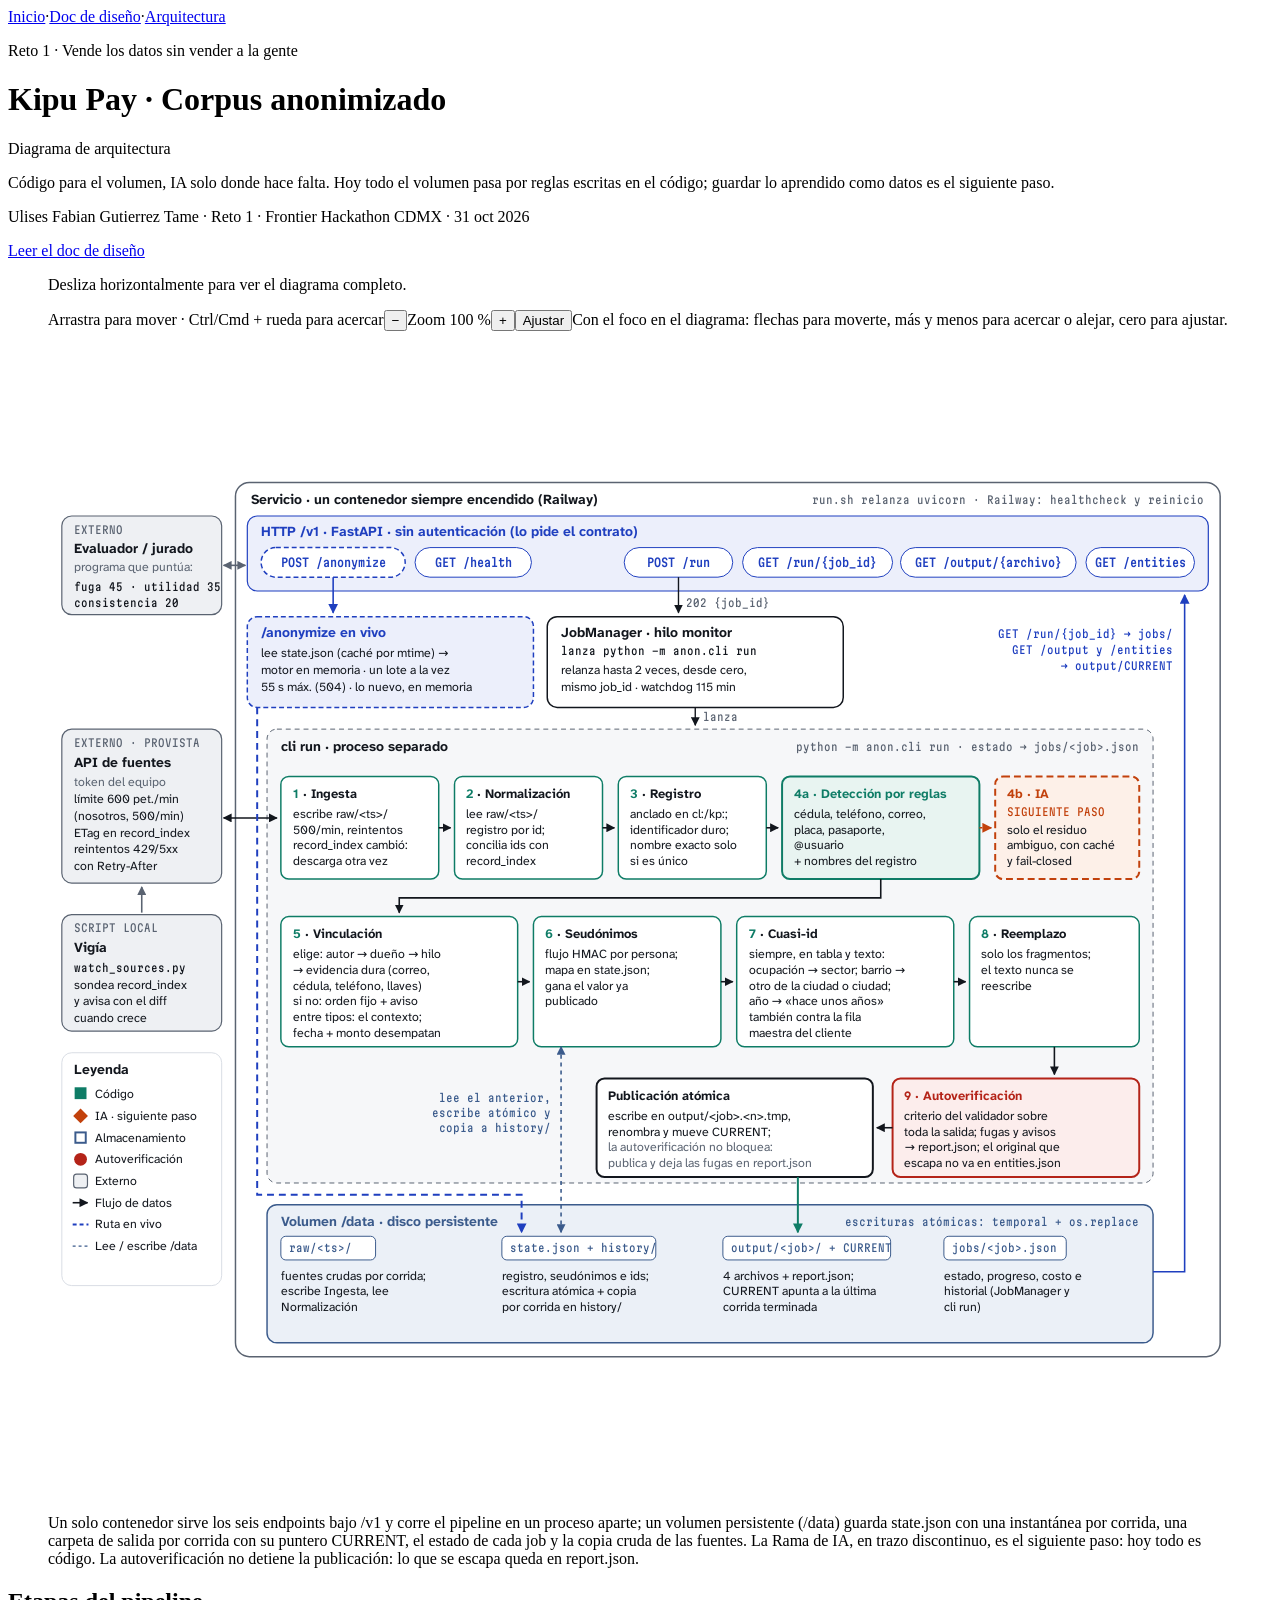
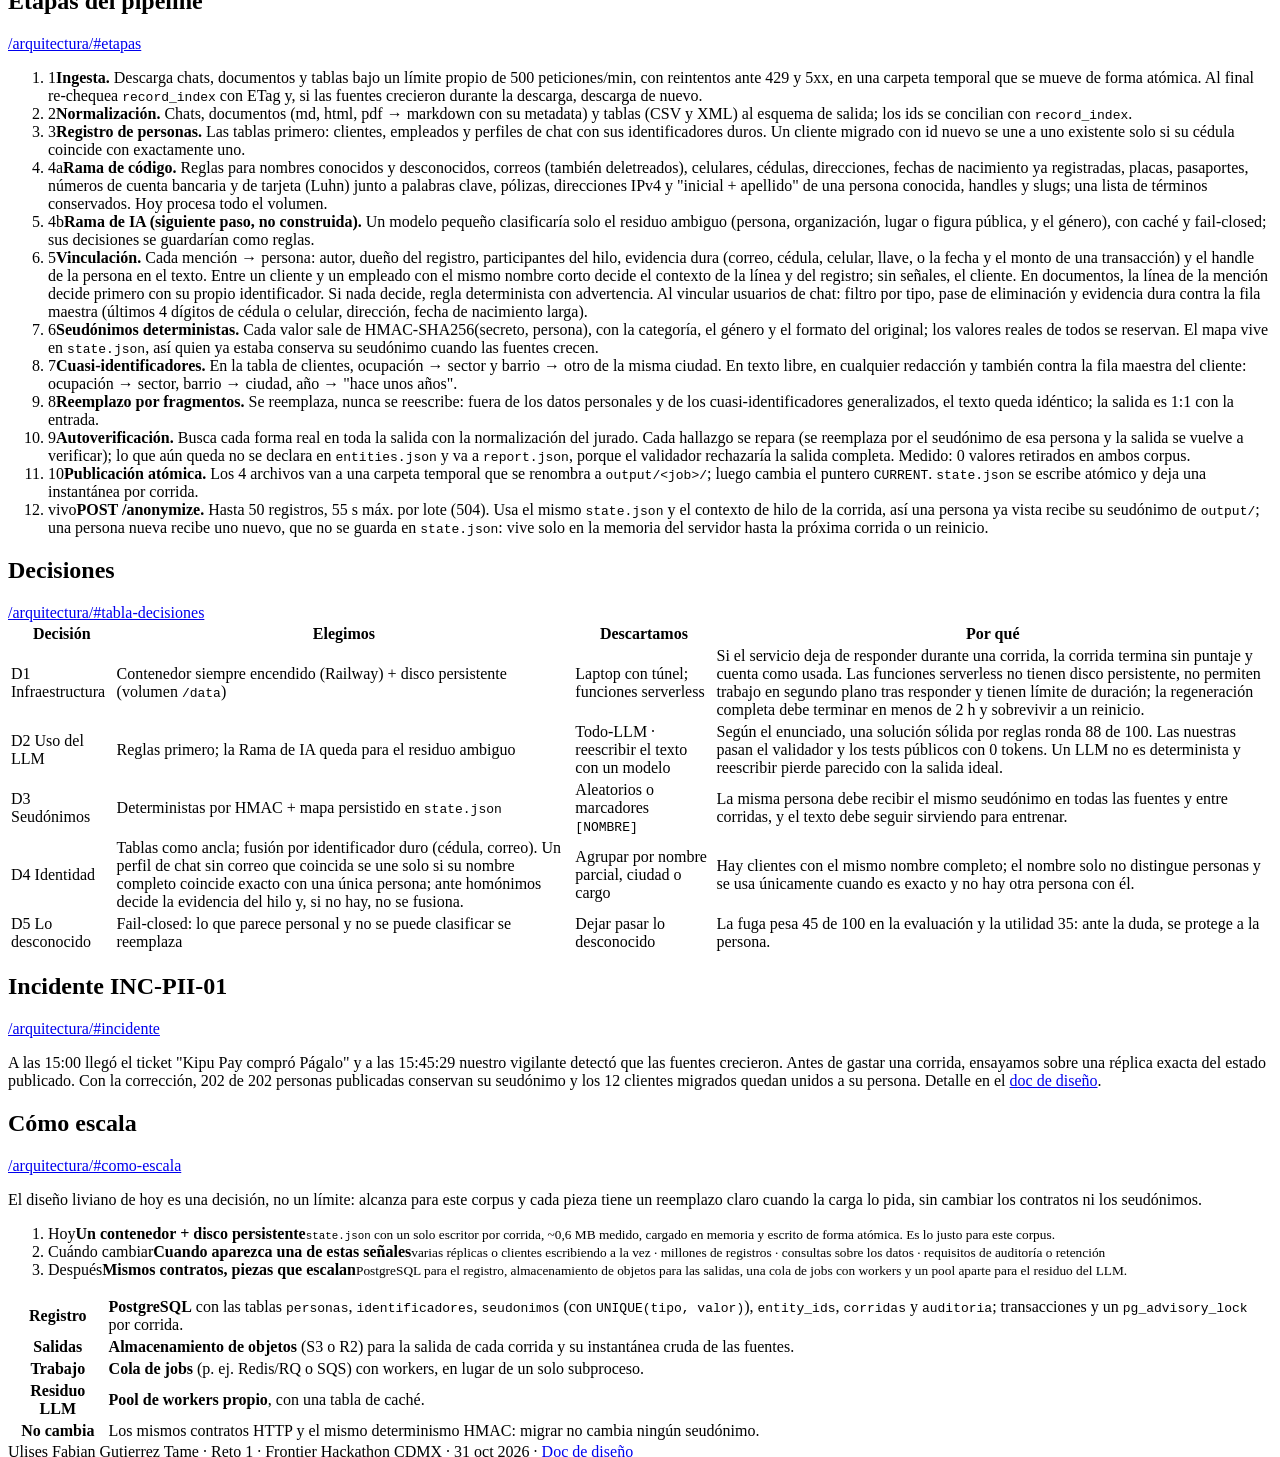
==== commit 9d595767: "docs: drop an internal authoring note The architecture page's source carried a note for whoever edit" ====
--- a/design-site/arquitectura/index.html
+++ b/design-site/arquitectura/index.html
@@ -21,7 +21,7 @@
     <p class="eyebrow">Reto 1 · Vende los datos sin vender a <span class="redact">la gente</span></p>
     <h1>Kipu Pay <span class="dot">·</span> <span class="nw">Corpus anonimizado</span></h1>
     <p class="sub">Diagrama de arquitectura</p>
-    <p class="claim"><span class="c-code">Código para el volumen</span>, <span class="c-ia">IA solo donde hace falta</span>, y lo aprendido se guarda como <span class="c-store">datos (reglas)</span>, no como código.</p>
+    <p class="claim"><span class="c-code">Código para el volumen</span>, <span class="c-ia">IA solo donde hace falta</span>. Hoy todo el volumen pasa por reglas escritas en el código; guardar lo aprendido como <span class="c-store">datos</span> es el siguiente paso.</p>
     <p class="byline">Ulises Fabian Gutierrez Tame · Reto 1 · Frontier Hackathon CDMX · 31 oct 2026</p>
     <p class="toarch"><a href="/diseno/">Leer el doc de diseño</a></p>
   </header>
@@ -30,441 +30,314 @@
 <figure class="diagram">
 <p class="hint">Desliza horizontalmente para ver el diagrama completo.</p>
 <div class="scroll">
-<svg id="diagrama" class="dg" viewBox="0 0 1500 1192" fill="#12161D" role="img" aria-labelledby="dg-title dg-desc" xmlns="http://www.w3.org/2000/svg">
-<title id="dg-title">Arquitectura del servicio de anonimización del corpus de Kipu Pay</title>
-<desc id="dg-desc">De izquierda a derecha: la API de fuentes entra al pipeline de código (ingesta, normalización, bóveda de identidades); en la detección el flujo se bifurca en una rama de código para la mayor parte del volumen y una rama de IA solo para el residuo ambiguo, cuyas decisiones se guardan como reglas; luego resolución, seudónimos, cuasi-identificadores, reescritura y un verificador de fugas antes de publicar output/. Un disco persistente (/data) guarda state.json, una carpeta de salida por corrida con su puntero CURRENT y el estado de cada job. La rama de IA es el siguiente paso: la v1 funciona solo con reglas.</desc>
+<svg id="diagrama" class="dg" viewBox="0 0 1200 912" fill="#12161D" role="img" aria-labelledby="dg-title dg-desc" xmlns="http://www.w3.org/2000/svg">
+<title id="dg-title">Arquitectura del servicio de anonimización del corpus de Kipu Pay, tal como está construido</title>
+<desc id="dg-desc">El evaluador llama a la API HTTP /v1. POST /run crea un job; el JobManager lanza el proceso cli run, lo relanza hasta 2 veces y lo corta a los 115 minutos. El proceso descarga las fuentes a raw/, normaliza, arma el registro de personas, detecta con reglas (la rama de IA es el siguiente paso), vincula menciones, asigna seudónimos con HMAC y state.json, generaliza cuasi-identificadores, reemplaza fragmentos, se autoverifica y publica de forma atómica en output/ con el puntero CURRENT. /anonymize en vivo lee state.json. Un vigía local compara record_index.</desc>
 <!--
   GUÍA DE EDICIÓN
-  - Cada componente es un <g id="..."> con transform="translate(x y)"; las coordenadas internas son relativas a su caja.
-    Para mover una caja basta cambiar su translate (y revisar las flechas que llegan a ella).
-  - Todas las flechas y conectores van al final, en coordenadas absolutas, agrupados por tipo (#flechas-flujo, #ruta-en-vivo, ...).
-  - Tipos (.t, .t13, .t15, .d, .dm, .m, .s, .ph, .b) y colores viven en /assets/tema.css, sección "Diagrama".
-  - Los fill/stroke de este SVG son tokens: tema.css los reasigna a la paleta del sitio (oscura en pantalla, clara al imprimir).
-    Usa solo: texto #12161D · secundario #5A6371 · caja #FFFFFF · código #0E7C66 · IA #C2410C · almacén #3B5B8C ·
-    fuga/control #B42318 · HTTP y ruta en vivo #1F3FBF · etiqueta Dn #F5D565 · regla fina #D9DDE4.
-  - Cada caja lleva una clase de rol (caja-codigo, caja-ia, caja-almacen, caja-control, caja-externo, caja-salida,
-    caja-http, nota-decision) para reestilizar con CSS.
-  - Trazo discontinuo en la rama de IA, OpenRouter, el bucle de aprendizaje y la nota de escala = siguiente paso, aún no activo en la v1.
+  - Cada componente es un <g id="..."> con transform="translate(x y)"; dentro, coordenadas relativas a su caja.
+  - Flechas y conectores al final, en coordenadas absolutas (#flechas, #ruta-en-vivo, #conectores-data).
+  - Colores = tokens que tema.css reasigna. Clases de rol: caja-codigo, caja-ia, caja-almacen, caja-control,
+    caja-externo, caja-http, caja-job, caja-proceso, caja-vivo, caja-salida, caja-servicio.
+  - Trazo discontinuo naranja = siguiente paso (no existe en la v1).
+  - El <style> de abajo es solo respaldo para ver el SVG suelto: :where() pesa cero, así tema.css siempre gana.
 -->
+<style>
+:where(.dg) .t{font:700 14px "Atkinson Hyperlegible Next","IBM Plex Sans",system-ui,sans-serif}
+:where(.dg) .t13{font:700 13px "Atkinson Hyperlegible Next","IBM Plex Sans",system-ui,sans-serif}
+:where(.dg) .d{font:400 12.5px "Atkinson Hyperlegible Next","IBM Plex Sans",system-ui,sans-serif}
+:where(.dg) .dm{font:700 12.5px "Atkinson Hyperlegible Next","IBM Plex Sans",system-ui,sans-serif}
+:where(.dg) .m{font:500 12px "Martian Mono","IBM Plex Mono",ui-monospace,monospace;font-stretch:75%}
+:where(.dg) .s{font:400 11px "Martian Mono","IBM Plex Mono",ui-monospace,monospace;font-stretch:75%}
+:where(.dg) .b{font:700 11px "Martian Mono","IBM Plex Mono",ui-monospace,monospace;font-stretch:75%}
+</style>
 <defs>
 <marker id="ah" viewBox="0 0 10 10" refX="9" refY="5" markerWidth="9" markerHeight="9" markerUnits="userSpaceOnUse" orient="auto-start-reverse"><path d="M0,0L10,5L0,10z" fill="#12161D"/></marker>
 <marker id="ah-mut" viewBox="0 0 10 10" refX="9" refY="5" markerWidth="9" markerHeight="9" markerUnits="userSpaceOnUse" orient="auto-start-reverse"><path d="M0,0L10,5L0,10z" fill="#5A6371"/></marker>
 <marker id="ah-code" viewBox="0 0 10 10" refX="9" refY="5" markerWidth="10" markerHeight="10" markerUnits="userSpaceOnUse" orient="auto-start-reverse"><path d="M0,0L10,5L0,10z" fill="#0E7C66"/></marker>
-<marker id="ah-code-lg" viewBox="0 0 10 10" refX="2" refY="5" markerWidth="20" markerHeight="20" markerUnits="userSpaceOnUse" orient="auto"><path d="M0,0L10,5L0,10z" fill="#0E7C66"/></marker>
 <marker id="ah-ai" viewBox="0 0 10 10" refX="9" refY="5" markerWidth="10" markerHeight="10" markerUnits="userSpaceOnUse" orient="auto-start-reverse"><path d="M0,0L10,5L0,10z" fill="#C2410C"/></marker>
 <marker id="ah-acc" viewBox="0 0 10 10" refX="9" refY="5" markerWidth="10" markerHeight="10" markerUnits="userSpaceOnUse" orient="auto-start-reverse"><path d="M0,0L10,5L0,10z" fill="#1F3FBF"/></marker>
-<marker id="ah-dan" viewBox="0 0 10 10" refX="9" refY="5" markerWidth="10" markerHeight="10" markerUnits="userSpaceOnUse" orient="auto-start-reverse"><path d="M0,0L10,5L0,10z" fill="#B42318"/></marker>
+<marker id="ah-store" viewBox="0 0 10 10" refX="9" refY="5" markerWidth="9" markerHeight="9" markerUnits="userSpaceOnUse" orient="auto-start-reverse"><path d="M0,0L10,5L0,10z" fill="#3B5B8C"/></marker>
 </defs>
-<rect id="fondo" x="0" y="0" width="1500" height="1192" fill="#FFFFFF"/>
-
-<!-- ===================== FASES (eje izquierda → derecha) ===================== -->
-<g id="fases">
-  <rect x="14" y="14" width="170" height="28" rx="14" fill="#12161D"/>
-  <text x="99" y="32" text-anchor="middle" class="ph" fill="#FFFFFF">ENTRADA</text>
-  <rect x="226" y="14" width="220" height="28" rx="14" fill="#E8F4F1" stroke="#0E7C66"/>
-  <text x="336" y="32" text-anchor="middle" class="ph" fill="#0E7C66">PIPELINE · CÓDIGO</text>
-  <rect x="472" y="14" width="340" height="28" rx="14" fill="#FFFFFF" stroke="#5A6371"/>
-  <text x="642" y="32" text-anchor="middle" class="ph" fill="#12161D">BIFURCACIÓN: <tspan fill="#0E7C66">CÓDIGO</tspan> | <tspan fill="#C2410C">IA</tspan></text>
-  <rect x="854" y="14" width="396" height="28" rx="14" fill="#E8F4F1" stroke="#0E7C66"/>
-  <text x="1052" y="32" text-anchor="middle" class="ph" fill="#0E7C66">RESOLUCIÓN Y CONTROL · CÓDIGO</text>
-  <rect x="1282" y="14" width="192" height="28" rx="14" fill="#12161D"/>
-  <text x="1378" y="32" text-anchor="middle" class="ph" fill="#FFFFFF">SALIDA</text>
-  <g stroke="#5A6371" stroke-width="1.5" fill="none" marker-end="url(#ah-mut)"><path d="M190 28H220"/><path d="M450 28H466"/><path d="M818 28H848"/><path d="M1256 28H1276"/></g>
+<rect id="fondo" x="0" y="0" width="1200" height="912" fill="#FFFFFF"/>
+
+<!-- ===================== ACTORES EXTERNOS ===================== -->
+<g id="actor-evaluador" transform="translate(14 46)">
+  <rect class="caja-externo" width="162" height="100" rx="10" fill="#EEF0F3" stroke="#5A6371" stroke-width="1.2"/>
+  <text x="12" y="18" class="s" fill="#5A6371">EXTERNO</text>
+  <text x="12" y="38" class="t">Evaluador / jurado</text>
+  <text x="12" y="56" class="d" fill="#5A6371">programa que puntúa:</text>
+  <text x="12" y="76" class="s">fuga 45 · utilidad 35</text>
+  <text x="12" y="92" class="s">consistencia 20</text>
+</g>
+<g id="actor-api-fuentes" transform="translate(14 262)">
+  <rect class="caja-externo" width="162" height="156" rx="10" fill="#EEF0F3" stroke="#5A6371" stroke-width="1.2"/>
+  <text x="12" y="18" class="s" fill="#5A6371">EXTERNO · PROVISTA</text>
+  <text x="12" y="38" class="t">API de fuentes</text>
+  <text x="12" y="58" class="d" fill="#5A6371">token del equipo</text>
+  <text x="12" y="75" class="d">límite 600 pet./min</text>
+  <text x="12" y="92" class="d">(nosotros, 500/min)</text>
+  <text x="12" y="109" class="d">ETag en record_index</text>
+  <text x="12" y="126" class="d">reintentos 429/5xx</text>
+  <text x="12" y="143" class="d">con Retry-After</text>
+</g>
+<g id="actor-vigia" transform="translate(14 450)">
+  <rect class="caja-externo" width="162" height="118" rx="10" fill="#EEF0F3" stroke="#5A6371" stroke-width="1.2"/>
+  <text x="12" y="18" class="s" fill="#5A6371">SCRIPT LOCAL</text>
+  <text x="12" y="38" class="t">Vigía</text>
+  <text x="12" y="58" class="s">watch_sources.py</text>
+  <text x="12" y="75" class="d">sondea record_index</text>
+  <text x="12" y="92" class="d">y avisa con el diff</text>
+  <text x="12" y="109" class="d">cuando crece</text>
+</g>
+
+<!-- ===================== LEYENDA ===================== -->
+<g id="leyenda" transform="translate(14 590)">
+  <rect width="162" height="236" rx="10" fill="#FFFFFF" stroke="#D9DDE4"/>
+  <text x="12" y="22" class="t">Leyenda</text>
+  <rect x="13" y="35" width="12" height="12" fill="#0E7C66"/><text x="34" y="46" class="d">Código</text>
+  <path d="M19 56.5L26.5 64L19 71.5L11.5 64Z" fill="#C2410C"/><text x="34" y="68" class="d">IA · siguiente paso</text>
+  <rect x="13.75" y="80.75" width="10.5" height="10.5" fill="none" stroke="#3B5B8C" stroke-width="2"/><text x="34" y="90" class="d">Almacenamiento</text>
+  <circle cx="19" cy="108" r="6.5" fill="#B42318"/><text x="34" y="112" class="d">Autoverificación</text>
+  <rect x="12" y="123" width="14" height="14" rx="3" fill="#EEF0F3" stroke="#5A6371" stroke-width="1.2"/><text x="34" y="134" class="d">Externo</text>
+  <path d="M11 152H26" stroke="#12161D" stroke-width="1.6" fill="none" marker-end="url(#ah)"/><text x="34" y="156" class="d">Flujo de datos</text>
+  <path d="M11 174H27" stroke="#1F3FBF" stroke-width="2" stroke-dasharray="4 3" fill="none"/><text x="34" y="178" class="d">Ruta en vivo</text>
+  <path d="M11 196H27" stroke="#3B5B8C" stroke-width="1.4" stroke-dasharray="3 3" fill="none"/><text x="34" y="200" class="d">Lee / escribe /data</text>
 </g>
 
 <!-- ===================== SERVICIO (contenedor siempre encendido) ===================== -->
 <g id="servicio">
-  <rect class="caja-servicio" x="198" y="58" width="1290" height="720" rx="14" fill="#FFFFFF" stroke="#5A6371" stroke-width="1.5"/>
-  <text x="214" y="82" class="t">Servicio · un contenedor siempre encendido (Railway)</text>
-  <g id="badge-d1"><rect x="590" y="69" width="28" height="18" rx="4" fill="#F5D565"/><text x="604" y="82" text-anchor="middle" class="b">D1</text></g>
-  <text x="1474" y="82" text-anchor="end" class="d" fill="#5A6371"><tspan fill="#0E7C66" font-weight="600">Código para el volumen</tspan>, <tspan fill="#C2410C" font-weight="600">IA solo donde hace falta</tspan>; lo aprendido se guarda como datos (reglas), no como código.</text>
-</g>
-
-<!-- Capa HTTP: 6 endpoints del contrato -->
-<g id="capa-http" transform="translate(212 94)">
-  <rect class="caja-http" width="1262" height="84" rx="10" fill="#ECEFFB" stroke="#1F3FBF" stroke-width="1.2"/>
-  <text x="14" y="22" class="t" fill="#1F3FBF">Capa HTTP · FastAPI · /v1 · sin autenticación (acepta Authorization si llega)</text>
-  <g id="ep-health"><rect x="14" y="34" width="140" height="34" rx="17" fill="#FFFFFF" stroke="#1F3FBF"/><text x="84" y="55.5" text-anchor="middle" class="m" fill="#1F3FBF">GET /health</text></g>
-  <g id="ep-anonymize"><rect x="212" y="34" width="140" height="34" rx="17" fill="#FFFFFF" stroke="#1F3FBF" stroke-width="1.5" stroke-dasharray="5 3"/><text x="282" y="55.5" text-anchor="middle" class="m" fill="#1F3FBF">POST /anonymize</text></g>
-  <g id="ep-run"><rect x="508" y="34" width="130" height="34" rx="17" fill="#FFFFFF" stroke="#1F3FBF"/><text x="573" y="55.5" text-anchor="middle" class="m" fill="#1F3FBF">POST /run</text></g>
-  <g id="ep-run-estado"><rect x="654" y="34" width="160" height="34" rx="17" fill="#FFFFFF" stroke="#1F3FBF"/><text x="734" y="55.5" text-anchor="middle" class="m" fill="#1F3FBF">GET /run/{job_id}</text></g>
-  <g id="ep-entities"><rect x="888" y="34" width="150" height="34" rx="17" fill="#FFFFFF" stroke="#1F3FBF"/><text x="963" y="55.5" text-anchor="middle" class="m" fill="#1F3FBF">GET /entities</text></g>
-  <g id="ep-output"><rect x="1074" y="34" width="184" height="34" rx="17" fill="#FFFFFF" stroke="#1F3FBF"/><text x="1166" y="55.5" text-anchor="middle" class="m" fill="#1F3FBF">GET /output/{archivo}</text></g>
-</g>
-
-<!-- ===================== ACTORES EXTERNOS (columna ENTRADA) ===================== -->
-<g id="actor-evaluador" transform="translate(14 94)">
-  <rect class="caja-externo" width="170" height="106" rx="10" fill="#EEF0F3" stroke="#5A6371" stroke-width="1.2"/>
-  <text x="14" y="18" class="s" fill="#5A6371">EXTERNO</text>
-  <text x="14" y="38" class="t">Evaluador / jurado</text>
-  <text x="14" y="55" class="d" fill="#5A6371">programa que puntúa:</text>
-  <text x="14" y="76" class="s">fuga 45 · utilidad 35</text>
-  <text x="14" y="93" class="s">consistencia 20</text>
-</g>
-
-<g id="actor-api-fuentes" transform="translate(14 262)">
-  <rect class="caja-externo" width="170" height="130" rx="10" fill="#EEF0F3" stroke="#5A6371" stroke-width="1.2"/>
-  <text x="14" y="18" class="s" fill="#5A6371">EXTERNO · PROVISTA</text>
-  <text x="14" y="38" class="t">API de fuentes</text>
-  <text x="14" y="55" class="d" fill="#5A6371">token personal</text>
-  <text x="14" y="80" class="d">mensajes</text><text x="156" y="80" text-anchor="end" class="m">2.028</text>
-  <text x="14" y="100" class="d">documentos</text><text x="156" y="100" text-anchor="end" class="m">26</text>
-  <text x="14" y="120" class="d">tablas (filas)</text><text x="156" y="120" text-anchor="end" class="m">6.243</text>
-</g>
-
-<!-- ===================== JOB · PROCESO SEPARADO (marco del pipeline) ===================== -->
-<g id="job" transform="translate(212 218)">
-  <rect class="caja-job" width="1052" height="544" rx="10" fill="#F6F7F9" stroke="#5A6371" stroke-dasharray="5 4"/>
-  <text x="14" y="22" class="t">Job · proceso separado</text>
-  <text x="14" y="39" class="d" fill="#5A6371">/health y /run/{id} siempre responden</text>
-  <text x="308" y="22" class="d">si el proceso muere se relanza · watchdog &lt; 2 h · salida con cambio atómico</text>
-  <text x="308" y="39" class="s" fill="#5A6371">POST /run idempotente · estado, progreso y costo en jobs/&lt;job&gt;.json</text>
-  <path d="M0 50H1052" stroke="#D9DDE4" fill="none"/>
-</g>
-
-<!-- ===================== PIPELINE 1-3 (código) ===================== -->
-<g id="etapa-1" transform="translate(226 284)">
-  <rect class="caja-codigo" width="220" height="108" rx="8" fill="#FFFFFF" stroke="#0E7C66" stroke-width="1.5"/>
-  <text x="14" y="23" class="t"><tspan fill="#0E7C66">1</tspan> · Ingesta</text>
-  <text x="14" y="45" class="d">+ huella de esquema y diff de</text>
-  <text x="14" y="62" class="d">record_index frente a la</text>
-  <text x="14" y="79" class="d">corrida anterior</text>
-</g>
-
-<g id="etapa-2" transform="translate(226 412)">
-  <rect class="caja-codigo" width="220" height="114" rx="8" fill="#FFFFFF" stroke="#0E7C66" stroke-width="1.5"/>
-  <text x="14" y="23" class="t"><tspan fill="#0E7C66">2</tspan> · Normalización</text>
-  <text x="14" y="45" class="d">por fuente: chats, tablas y</text>
-  <text x="14" y="62" class="d">documentos (texto, metadatos</text>
-  <text x="14" y="79" class="d">PDF, comentarios HTML y</text>
-  <text x="14" y="96" class="d">menciones Slack)</text>
-</g>
-
-<g id="etapa-3" transform="translate(226 552)">
-  <rect class="caja-codigo" width="220" height="84" rx="8" fill="#FFFFFF" stroke="#0E7C66" stroke-width="1.5"/>
-  <text x="14" y="23" class="t"><tspan fill="#0E7C66">3</tspan> · Bóveda de identidades</text>
-  <text x="14" y="45" class="d">tablas primero: persona_id +</text>
-  <text x="14" y="62" class="d">todas sus formas de superficie</text>
-  <g id="badge-d4"><rect x="184" y="-9" width="28" height="18" rx="4" fill="#F5D565"/><text x="198" y="4" text-anchor="middle" class="b">D4</text></g>
-</g>
-
-<!-- ===================== 4 · BIFURCACIÓN ===================== -->
-<g id="etapa-4-bifurcacion" transform="translate(494 594)">
-  <path d="M0 -22L22 0L0 22L-22 0Z" fill="#12161D"/>
-  <text x="0" y="5" text-anchor="middle" class="t" fill="#FFFFFF">4</text>
-  <text x="0" y="41" text-anchor="middle" class="b" fill="#12161D">DETECCIÓN</text>
-</g>
-
-<g id="etapa-4a-codigo" transform="translate(566 284)">
-  <rect class="caja-codigo" width="246" height="282" rx="10" fill="#E8F4F1" stroke="#0E7C66" stroke-width="2"/>
-  <text x="16" y="24" class="t15" fill="#0E7C66">4a · Rama de código</text>
-  <text x="16" y="42" class="d" fill="#5A6371">la mayor parte del volumen</text>
-  <text x="16" y="66" class="dm">Reglas + validadores</text>
-  <text x="16" y="84" class="d">cédula · NIT con DV</text>
-  <text x="16" y="101" class="d">teléfonos +57 · placas</text>
-  <text x="16" y="118" class="d">pasaportes · tarjetas (Luhn)</text>
-  <text x="16" y="135" class="d">correos, incl. «arroba/punto»</text>
-  <text x="16" y="152" class="d">menciones Slack</text>
-  <text x="16" y="176" class="dm">Búsqueda en la bóveda</text>
-  <text x="16" y="194" class="d">sin tildes ni mayúsculas,</text>
-  <text x="16" y="211" class="d">con variantes del nombre</text>
-  <g id="lee-boveda">
-    <rect class="caja-almacen" x="16" y="226" width="214" height="38" rx="6" fill="#FFFFFF" stroke="#3B5B8C"/>
-    <text x="26" y="241" class="s" fill="#3B5B8C">lee: bóveda de identidades</text>
-    <text x="26" y="256" class="s" fill="#3B5B8C">(state.json)</text>
+  <rect class="caja-servicio" x="190" y="12" width="998" height="886" rx="14" fill="#FFFFFF" stroke="#5A6371" stroke-width="1.5"/>
+  <text x="206" y="34" class="t">Servicio · un contenedor siempre encendido (Railway)</text>
+  <text x="1172" y="34" text-anchor="end" class="s" fill="#5A6371">run.sh relanza uvicorn · Railway: healthcheck y reinicio</text>
+</g>
+
+<g id="capa-http" transform="translate(202 46)">
+  <rect class="caja-http" width="974" height="76" rx="10" fill="#ECEFFB" stroke="#1F3FBF" stroke-width="1.2"/>
+  <text x="14" y="20" class="t" fill="#1F3FBF">HTTP /v1 · FastAPI · sin autenticación (lo pide el contrato)</text>
+  <g id="ep-anonymize"><rect x="14" y="32" width="146" height="30" rx="15" fill="#FFFFFF" stroke="#1F3FBF" stroke-width="1.5" stroke-dasharray="5 3"/><text x="87" y="52" text-anchor="middle" class="m" fill="#1F3FBF">POST /anonymize</text></g>
+  <g id="ep-health"><rect x="170" y="32" width="118" height="30" rx="15" fill="#FFFFFF" stroke="#1F3FBF"/><text x="229" y="52" text-anchor="middle" class="m" fill="#1F3FBF">GET /health</text></g>
+  <g id="ep-run"><rect x="382" y="32" width="110" height="30" rx="15" fill="#FFFFFF" stroke="#1F3FBF"/><text x="437" y="52" text-anchor="middle" class="m" fill="#1F3FBF">POST /run</text></g>
+  <g id="ep-run-estado"><rect x="502" y="32" width="152" height="30" rx="15" fill="#FFFFFF" stroke="#1F3FBF"/><text x="578" y="52" text-anchor="middle" class="m" fill="#1F3FBF">GET /run/{job_id}</text></g>
+  <g id="ep-output"><rect x="662" y="32" width="178" height="30" rx="15" fill="#FFFFFF" stroke="#1F3FBF"/><text x="751" y="52" text-anchor="middle" class="m" fill="#1F3FBF">GET /output/{archivo}</text></g>
+  <g id="ep-entities"><rect x="850" y="32" width="110" height="30" rx="15" fill="#FFFFFF" stroke="#1F3FBF"/><text x="905" y="52" text-anchor="middle" class="m" fill="#1F3FBF">GET /entities</text></g>
+</g>
+
+<g id="anonymize-en-vivo" transform="translate(202 148)">
+  <rect class="caja-vivo" width="290" height="92" rx="10" fill="#ECEFFB" stroke="#1F3FBF" stroke-width="1.5" stroke-dasharray="5 3"/>
+  <text x="14" y="21" class="t" fill="#1F3FBF">/anonymize en vivo</text>
+  <text x="14" y="41" class="d">lee state.json (caché por mtime) →</text>
+  <text x="14" y="58" class="d">motor en memoria · un lote a la vez</text>
+  <text x="14" y="75" class="d">55 s máx. (504) · lo nuevo, en memoria</text>
+</g>
+
+<g id="jobmanager" transform="translate(506 148)">
+  <rect class="caja-proceso" width="300" height="92" rx="10" fill="#FFFFFF" stroke="#12161D" stroke-width="1.5"/>
+  <text x="14" y="21" class="t">JobManager · hilo monitor</text>
+  <text x="14" y="39" class="s">lanza python -m anon.cli run</text>
+  <text x="14" y="58" class="d">relanza hasta 2 veces, desde cero,</text>
+  <text x="14" y="75" class="d">mismo job_id · watchdog 115 min</text>
+</g>
+
+<g id="lecturas-http" class="s" fill="#1F3FBF">
+  <text x="1140" y="170" text-anchor="end">GET /run/{job_id} → jobs/</text>
+  <text x="1140" y="186" text-anchor="end">GET /output y /entities</text>
+  <text x="1140" y="202" text-anchor="end">→ output/CURRENT</text>
+</g>
+
+<!-- ===================== PROCESO cli run (pipeline) ===================== -->
+<g id="cli-run" transform="translate(222 262)">
+  <rect class="caja-job" width="898" height="460" rx="10" fill="#F6F7F9" stroke="#5A6371" stroke-dasharray="5 4"/>
+  <text x="14" y="22" class="t">cli run · proceso separado</text>
+  <text x="884" y="22" text-anchor="end" class="s" fill="#5A6371">python -m anon.cli run · estado → jobs/&lt;job&gt;.json</text>
+</g>
+
+<g id="etapa-1-ingesta" transform="translate(236 310)">
+  <rect class="caja-codigo" width="160" height="104" rx="8" fill="#FFFFFF" stroke="#0E7C66" stroke-width="1.5"/>
+  <text x="12" y="22" class="t13"><tspan fill="#0E7C66">1</tspan> · Ingesta</text>
+  <text x="12" y="42" class="d">escribe raw/&lt;ts&gt;/</text>
+  <text x="12" y="58" class="d">500/min, reintentos</text>
+  <text x="12" y="74" class="d">record_index cambió:</text>
+  <text x="12" y="90" class="d">descarga otra vez</text>
+</g>
+<g id="etapa-2-normalizacion" transform="translate(412 310)">
+  <rect class="caja-codigo" width="150" height="104" rx="8" fill="#FFFFFF" stroke="#0E7C66" stroke-width="1.5"/>
+  <text x="12" y="22" class="t13"><tspan fill="#0E7C66">2</tspan> · Normalización</text>
+  <text x="12" y="42" class="d">lee raw/&lt;ts&gt;/</text>
+  <text x="12" y="58" class="d">registro por id;</text>
+  <text x="12" y="74" class="d">concilia ids con</text>
+  <text x="12" y="90" class="d">record_index</text>
+</g>
+<g id="etapa-3-registro" transform="translate(578 310)">
+  <rect class="caja-codigo" width="150" height="104" rx="8" fill="#FFFFFF" stroke="#0E7C66" stroke-width="1.5"/>
+  <text x="12" y="22" class="t13"><tspan fill="#0E7C66">3</tspan> · Registro</text>
+  <text x="12" y="42" class="d">anclado en cl:/kp:;</text>
+  <text x="12" y="58" class="d">identificador duro;</text>
+  <text x="12" y="74" class="d">nombre exacto solo</text>
+  <text x="12" y="90" class="d">si es único</text>
+</g>
+<g id="etapa-4a-reglas" transform="translate(744 310)">
+  <rect class="caja-codigo" width="200" height="104" rx="8" fill="#E8F4F1" stroke="#0E7C66" stroke-width="2"/>
+  <text x="12" y="22" class="t13" fill="#0E7C66">4a · Detección por reglas</text>
+  <text x="12" y="42" class="d">cédula, teléfono, correo,</text>
+  <text x="12" y="58" class="d">placa, pasaporte,</text>
+  <text x="12" y="74" class="d">@usuario</text>
+  <text x="12" y="90" class="d">+ nombres del registro</text>
+</g>
+<g id="etapa-4b-ia" transform="translate(960 310)">
+  <rect class="caja-ia" width="146" height="104" rx="8" fill="#FDF0E8" stroke="#C2410C" stroke-width="2" stroke-dasharray="7 4"/>
+  <text x="12" y="22" class="t13" fill="#C2410C">4b · IA</text>
+  <text x="12" y="40" class="s" fill="#C2410C">SIGUIENTE PASO</text>
+  <text x="12" y="58" class="d">solo el residuo</text>
+  <text x="12" y="74" class="d">ambiguo, con caché</text>
+  <text x="12" y="90" class="d">y fail-closed</text>
+</g>
+
+<g id="etapa-5-vinculacion" transform="translate(236 452)">
+  <rect class="caja-codigo" width="240" height="132" rx="8" fill="#FFFFFF" stroke="#0E7C66" stroke-width="1.5"/>
+  <text x="12" y="22" class="t13"><tspan fill="#0E7C66">5</tspan> · Vinculación</text>
+  <text x="12" y="42" class="d">elige: autor → dueño → hilo</text>
+  <text x="12" y="58" class="d">→ evidencia dura (correo,</text>
+  <text x="12" y="74" class="d">cédula, teléfono, llaves)</text>
+  <text x="12" y="90" class="d">si no: orden fijo + aviso</text>
+  <text x="12" y="106" class="d">entre tipos: el contexto;</text>
+  <text x="12" y="122" class="d">fecha + monto desempatan</text>
+</g>
+<g id="etapa-6-seudonimos" transform="translate(492 452)">
+  <rect class="caja-codigo" width="190" height="132" rx="8" fill="#FFFFFF" stroke="#0E7C66" stroke-width="1.5"/>
+  <text x="12" y="22" class="t13"><tspan fill="#0E7C66">6</tspan> · Seudónimos</text>
+  <text x="12" y="42" class="d">flujo HMAC por persona;</text>
+  <text x="12" y="58" class="d">mapa en state.json;</text>
+  <text x="12" y="74" class="d">gana el valor ya</text>
+  <text x="12" y="90" class="d">publicado</text>
+</g>
+<g id="etapa-7-cuasi-id" transform="translate(698 452)">
+  <rect class="caja-codigo" width="220" height="132" rx="8" fill="#FFFFFF" stroke="#0E7C66" stroke-width="1.5"/>
+  <text x="12" y="22" class="t13"><tspan fill="#0E7C66">7</tspan> · Cuasi-id</text>
+  <text x="12" y="42" class="d">siempre, en tabla y texto:</text>
+  <text x="12" y="58" class="d">ocupación → sector; barrio →</text>
+  <text x="12" y="74" class="d">otro de la ciudad o ciudad;</text>
+  <text x="12" y="90" class="d">año → «hace unos años»</text>
+  <text x="12" y="106" class="d">también contra la fila</text>
+  <text x="12" y="122" class="d">maestra del cliente</text>
+</g>
+<g id="etapa-8-reemplazo" transform="translate(934 452)">
+  <rect class="caja-codigo" width="172" height="132" rx="8" fill="#FFFFFF" stroke="#0E7C66" stroke-width="1.5"/>
+  <text x="12" y="22" class="t13"><tspan fill="#0E7C66">8</tspan> · Reemplazo</text>
+  <text x="12" y="42" class="d">solo los fragmentos;</text>
+  <text x="12" y="58" class="d">el texto nunca se</text>
+  <text x="12" y="74" class="d">reescribe</text>
+</g>
+
+<g id="etapa-9-autoverificacion" transform="translate(856 616)">
+  <rect class="caja-control" width="250" height="100" rx="8" fill="#FCEDEC" stroke="#B42318" stroke-width="2"/>
+  <text x="12" y="22" class="t13" fill="#B42318">9 · Autoverificación</text>
+  <text x="12" y="42" class="d">criterio del validador sobre</text>
+  <text x="12" y="58" class="d">toda la salida; fugas y avisos</text>
+  <text x="12" y="74" class="d">→ report.json; el original que</text>
+  <text x="12" y="90" class="d">escapa no va en entities.json</text>
+</g>
+<g id="publicacion" transform="translate(556 616)">
+  <rect class="caja-salida" width="280" height="100" rx="8" fill="#FFFFFF" stroke="#12161D" stroke-width="2"/>
+  <text x="12" y="22" class="t13">Publicación atómica</text>
+  <text x="12" y="42" class="d">escribe en output/&lt;job&gt;.&lt;n&gt;.tmp,</text>
+  <text x="12" y="58" class="d">renombra y mueve CURRENT;</text>
+  <text x="12" y="74" class="d" fill="#5A6371">la autoverificación no bloquea:</text>
+  <text x="12" y="90" class="d" fill="#5A6371">publica y deja las fugas en report.json</text>
+</g>
+
+<!-- ===================== VOLUMEN /data ===================== -->
+<g id="volumen-data" transform="translate(222 744)">
+  <rect class="caja-almacen" width="898" height="140" rx="10" fill="#EBF0F7" stroke="#3B5B8C" stroke-width="1.5"/>
+  <text x="14" y="22" class="t" fill="#3B5B8C">Volumen /data · disco persistente</text>
+  <text x="884" y="22" text-anchor="end" class="s" fill="#3B5B8C">escrituras atómicas: temporal + os.replace</text>
+  <g id="data-raw">
+    <rect x="14" y="32" width="96" height="24" rx="5" fill="#FFFFFF" stroke="#3B5B8C"/><text x="22" y="48" class="s" fill="#3B5B8C">raw/&lt;ts&gt;/</text>
+    <text x="14" y="76" class="d">fuentes crudas por corrida;</text>
+    <text x="14" y="92" class="d">escribe Ingesta, lee</text>
+    <text x="14" y="108" class="d">Normalización</text>
   </g>
-</g>
-
-<g id="etapa-4b-ia" transform="translate(566 616)">
-  <rect class="caja-ia" width="246" height="126" rx="10" fill="#FDF0E8" stroke="#C2410C" stroke-width="2" stroke-dasharray="7 4"/>
-  <text x="16" y="24" class="t15" fill="#C2410C">4b · Rama de IA</text>
-  <text x="16" y="42" class="s" fill="#C2410C">SIGUIENTE PASO · AÚN NO ACTIVA</text>
-  <text x="16" y="63" class="d">solo el residuo ambiguo: un LLM</text>
-  <text x="16" y="80" class="d">clasifica persona, organización,</text>
-  <text x="16" y="97" class="d">lugar o figura pública + género</text>
-  <text x="16" y="114" class="d">con caché y fail-closed</text>
-  <g id="badge-d2"><rect x="210" y="-9" width="28" height="18" rx="4" fill="#F5D565"/><text x="224" y="4" text-anchor="middle" class="b">D2</text></g>
-</g>
-
-<!-- ===================== PIPELINE 5-8 (código) ===================== -->
-<g id="etapa-5" transform="translate(854 284)">
-  <rect class="caja-codigo" width="224" height="80" rx="8" fill="#FFFFFF" stroke="#0E7C66" stroke-width="1.5"/>
-  <text x="14" y="23" class="t"><tspan fill="#0E7C66">5</tspan> · Resolución de entidades</text>
-  <text x="14" y="45" class="d">mención → persona_id por</text>
-  <text x="14" y="62" class="d">evidencia; homónimos separados</text>
-</g>
-
-<g id="etapa-6" transform="translate(854 390)">
-  <rect class="caja-codigo" width="224" height="96" rx="8" fill="#FFFFFF" stroke="#0E7C66" stroke-width="1.5"/>
-  <text x="14" y="23" class="t"><tspan fill="#0E7C66">6</tspan> · Seudónimos deterministas</text>
-  <text x="14" y="45" class="d">HMAC(persona_id) → misma</text>
-  <text x="14" y="62" class="d">categoría, género, formato</text>
-  <text x="14" y="79" class="d">y estilo</text>
-  <g id="badge-d3"><rect x="188" y="-9" width="28" height="18" rx="4" fill="#F5D565"/><text x="202" y="4" text-anchor="middle" class="b">D3</text></g>
-</g>
-
-<g id="etapa-7" transform="translate(854 512)">
-  <rect class="caja-codigo" width="224" height="96" rx="8" fill="#FFFFFF" stroke="#0E7C66" stroke-width="1.5"/>
-  <text x="14" y="23" class="t"><tspan fill="#0E7C66">7</tspan> · Cuasi-identificadores</text>
-  <text x="14" y="45" class="d">k-anonimato: generaliza</text>
-  <text x="14" y="62" class="d">combinaciones raras (k &lt; 5):</text>
-  <text x="14" y="79" class="d">barrio + ocupación + año</text>
-</g>
-
-<g id="etapa-8" transform="translate(854 634)">
-  <rect class="caja-codigo" width="224" height="80" rx="8" fill="#FFFFFF" stroke="#0E7C66" stroke-width="1.5"/>
-  <text x="14" y="23" class="t"><tspan fill="#0E7C66">8</tspan> · Reescritura</text>
-  <text x="14" y="45" class="d">por fragmentos; ids 1:1</text>
-  <text x="14" y="62" class="d">con la entrada</text>
-</g>
-
-<!-- 9 · Verificador de fugas: compuerta antes de publicar -->
-<g id="etapa-9-verificador" transform="translate(1106 590)">
-  <rect class="caja-control" width="144" height="150" rx="10" fill="#FCEDEC" stroke="#B42318" stroke-width="2.2"/>
-  <text x="12" y="23" class="t" fill="#B42318">9 · Verificador</text>
-  <text x="12" y="40" class="t" fill="#B42318">de fugas</text>
-  <text x="12" y="61" class="d">búsqueda inversa</text>
-  <text x="12" y="77" class="d">en la bóveda +</text>
-  <text x="12" y="93" class="d">re-escaneo final</text>
-  <text x="12" y="117" class="s" fill="#B42318">fuga → vuelve a 8</text>
-  <text x="12" y="135" class="s" fill="#0E7C66">limpio → publica</text>
-  <g id="badge-d5"><rect x="108" y="-9" width="28" height="18" rx="4" fill="#F5D565"/><text x="122" y="4" text-anchor="middle" class="b">D5</text></g>
-</g>
-
-<!-- ===================== SALIDA ===================== -->
-<g id="salida" transform="translate(1282 284)">
-  <rect class="caja-salida" width="192" height="456" rx="10" fill="#FFFFFF" stroke="#12161D" stroke-width="2"/>
-  <text x="14" y="24" class="t15">SALIDA · output/</text>
-  <g id="archivos-salida">
-    <rect x="14" y="36" width="164" height="26" rx="5" fill="#F6F7F9" stroke="#D9DDE4"/><text x="24" y="53.5" class="m">chats.jsonl</text>
-    <rect x="14" y="68" width="164" height="26" rx="5" fill="#F6F7F9" stroke="#D9DDE4"/><text x="24" y="85.5" class="m">docs.jsonl</text>
-    <rect x="14" y="100" width="164" height="26" rx="5" fill="#F6F7F9" stroke="#D9DDE4"/><text x="24" y="117.5" class="m">tables.jsonl</text>
-    <rect x="14" y="132" width="164" height="26" rx="5" fill="#F6F7F9" stroke="#D9DDE4"/><text x="24" y="149.5" class="m">entities.json</text>
+  <g id="data-state">
+    <rect x="238" y="32" width="156" height="24" rx="5" fill="#FFFFFF" stroke="#3B5B8C"/><text x="246" y="48" class="s" fill="#3B5B8C">state.json + history/</text>
+    <text x="238" y="76" class="d">registro, seudónimos e ids;</text>
+    <text x="238" y="92" class="d">escritura atómica + copia</text>
+    <text x="238" y="108" class="d">por corrida en history/</text>
   </g>
-  <text x="14" y="186" class="dm">Listo para entrenar,</text>
-  <text x="14" y="203" class="dm">sin exponer a nadie</text>
-  <text x="14" y="229" class="d" fill="#5A6371">mismos ids que la entrada</text>
-  <text x="14" y="253" class="d" fill="#5A6371">misma persona → mismo</text>
-  <text x="14" y="269" class="d" fill="#5A6371">seudónimo en todas las</text>
-  <text x="14" y="285" class="d" fill="#5A6371">fuentes; homónimos →</text>
-  <text x="14" y="301" class="d" fill="#5A6371">seudónimos distintos</text>
-  <text x="14" y="325" class="d" fill="#5A6371">se preservan empresas,</text>
-  <text x="14" y="341" class="d" fill="#5A6371">lugares, marcas y</text>
-  <text x="14" y="357" class="d" fill="#5A6371">figuras públicas</text>
-  <text x="14" y="412" class="s" fill="#0E7C66">entra solo lo que</text>
-  <text x="14" y="428" class="s" fill="#0E7C66">pasa la compuerta 9</text>
-</g>
-
-<!-- ===================== LLM EXTERNO (siguiente paso) ===================== -->
-<g id="actor-openrouter" transform="translate(610 826)">
-  <rect class="caja-externo" width="202" height="64" rx="10" fill="#EEF0F3" stroke="#5A6371" stroke-width="1.2" stroke-dasharray="5 4"/>
-  <text x="14" y="17" class="s" fill="#5A6371">EXTERNO · SIGUIENTE PASO</text>
-  <text x="14" y="36" class="t">OpenRouter</text>
-  <text x="14" y="53" class="d" fill="#5A6371">LLM pequeño · salida JSON</text>
-</g>
-
-<!-- ===================== DISCO PERSISTENTE (volumen /data) ===================== -->
-<g id="disco-persistente" transform="translate(198 900)">
-  <rect class="caja-almacen" width="1066" height="120" rx="10" fill="#EBF0F7" stroke="#3B5B8C" stroke-width="1.5"/>
-  <text x="16" y="23" class="t" fill="#3B5B8C">Disco persistente · volumen /data</text>
-  <text x="1050" y="23" text-anchor="end" class="s" fill="#3B5B8C">escrituras atómicas: temporal + renombrar</text>
-  <g id="archivo-state">
-    <rect x="16" y="34" width="96" height="24" rx="5" fill="#FFFFFF" stroke="#3B5B8C"/>
-    <text x="24" y="50" class="s" fill="#3B5B8C">state.json</text>
-    <text x="16" y="80" class="d">registro de personas (bóveda), mapa</text>
-    <text x="16" y="98" class="d">de seudónimos e ids de entidad</text>
+  <g id="data-output">
+    <rect x="462" y="32" width="170" height="24" rx="5" fill="#FFFFFF" stroke="#3B5B8C"/><text x="470" y="48" class="s" fill="#3B5B8C">output/&lt;job&gt;/ + CURRENT</text>
+    <text x="462" y="76" class="d">4 archivos + report.json;</text>
+    <text x="462" y="92" class="d">CURRENT apunta a la última</text>
+    <text x="462" y="108" class="d">corrida terminada</text>
   </g>
-  <g id="archivo-output">
-    <rect x="366" y="34" width="190" height="24" rx="5" fill="#FFFFFF" stroke="#3B5B8C"/>
-    <text x="374" y="50" class="s" fill="#3B5B8C">output/&lt;job&gt;/ + CURRENT</text>
-    <text x="366" y="80" class="d">una carpeta por corrida; el puntero</text>
-    <text x="366" y="98" class="d">CURRENT cambia de forma atómica</text>
+  <g id="data-jobs">
+    <rect x="686" y="32" width="124" height="24" rx="5" fill="#FFFFFF" stroke="#3B5B8C"/><text x="694" y="48" class="s" fill="#3B5B8C">jobs/&lt;job&gt;.json</text>
+    <text x="686" y="76" class="d">estado, progreso, costo e</text>
+    <text x="686" y="92" class="d">historial (JobManager y</text>
+    <text x="686" y="108" class="d">cli run)</text>
   </g>
-  <g id="archivo-jobs">
-    <rect x="716" y="34" width="132" height="24" rx="5" fill="#FFFFFF" stroke="#3B5B8C"/>
-    <text x="724" y="50" class="s" fill="#3B5B8C">jobs/&lt;job&gt;.json</text>
-    <text x="716" y="80" class="d">estado, progreso y costo de cada job;</text>
-    <text x="716" y="98" class="d">lo que devuelve GET /run/{job_id}</text>
+</g>
+
+<!-- ===================== FLECHAS (coordenadas absolutas) ===================== -->
+<g id="flechas" fill="none">
+  <path id="f-evaluador-http" d="M178 96H200" stroke="#5A6371" stroke-width="1.6" marker-start="url(#ah-mut)" marker-end="url(#ah-mut)"/>
+  <path id="f-vigia-api" d="M95 448V422" stroke="#5A6371" stroke-width="1.6" marker-end="url(#ah-mut)"/>
+  <path id="f-api-ingesta" d="M178 352H232" stroke="#12161D" stroke-width="1.6" marker-start="url(#ah)" marker-end="url(#ah)"/>
+  <path id="f-run-jobmanager" d="M639 108V144" stroke="#12161D" stroke-width="1.4" marker-end="url(#ah)"/>
+  <path id="f-anonymize-vivo" d="M289 108V144" stroke="#1F3FBF" stroke-width="1.6" marker-end="url(#ah-acc)"/>
+  <path id="f-jobmanager-cli" d="M656 240V258" stroke="#12161D" stroke-width="1.4" marker-end="url(#ah)"/>
+  <path id="f-1-2" d="M396 362H408" stroke="#12161D" stroke-width="1.6" marker-end="url(#ah)"/>
+  <path id="f-2-3" d="M562 362H574" stroke="#12161D" stroke-width="1.6" marker-end="url(#ah)"/>
+  <path id="f-3-4a" d="M728 362H740" stroke="#12161D" stroke-width="1.6" marker-end="url(#ah)"/>
+  <path id="f-4a-4b" d="M944 362H956" stroke="#C2410C" stroke-width="1.6" stroke-dasharray="3 2" marker-end="url(#ah-ai)"/>
+  <path id="f-4a-5" d="M844 414V433H356V448" stroke="#12161D" stroke-width="1.6" marker-end="url(#ah)"/>
+  <path id="f-5-6" d="M476 518H488" stroke="#12161D" stroke-width="1.6" marker-end="url(#ah)"/>
+  <path id="f-6-7" d="M682 518H694" stroke="#12161D" stroke-width="1.6" marker-end="url(#ah)"/>
+  <path id="f-7-8" d="M918 518H930" stroke="#12161D" stroke-width="1.6" marker-end="url(#ah)"/>
+  <path id="f-8-9" d="M1020 584V612" stroke="#12161D" stroke-width="1.6" marker-end="url(#ah)"/>
+  <path id="f-9-publicacion" d="M856 666H840" stroke="#12161D" stroke-width="1.6" marker-end="url(#ah)"/>
+  <path id="f-publicacion-output" d="M760 716V772" stroke="#0E7C66" stroke-width="2" marker-end="url(#ah-code)"/>
+  <path id="f-lecturas-http" d="M1120 812H1152V126" stroke="#1F3FBF" stroke-width="1.6" marker-end="url(#ah-acc)"/>
+</g>
+
+<!-- Ruta en vivo: /anonymize lee state.json (caché por mtime) -->
+<path id="ruta-en-vivo" d="M212 240V734H480V772" fill="none" stroke="#1F3FBF" stroke-width="2" stroke-dasharray="7 5" marker-end="url(#ah-acc)"/>
+
+<!-- Seudónimos ⇄ state.json: lee el anterior, escribe atómico, copia en history/ -->
+<g id="conectores-data">
+  <path d="M520 584V772" fill="none" stroke="#3B5B8C" stroke-width="1.6" stroke-dasharray="4 4" marker-start="url(#ah-store)" marker-end="url(#ah-store)"/>
+  <g class="s" fill="#3B5B8C">
+    <text x="510" y="640" text-anchor="end">lee el anterior,</text>
+    <text x="510" y="655" text-anchor="end">escribe atómico y</text>
+    <text x="510" y="670" text-anchor="end">copia a history/</text>
   </g>
 </g>
 
-<!-- Nota de escala: cómo crece el almacenamiento (detalle en la sección «Cómo escala» de la página) -->
-<g id="nota-escala" transform="translate(14 900)">
-  <rect class="caja-almacen" width="162" height="120" rx="10" fill="#FFFFFF" stroke="#3B5B8C" stroke-width="1.2" stroke-dasharray="5 4"/>
-  <text x="12" y="19" class="s" fill="#3B5B8C">ESCALA →</text>
-  <text x="12" y="40" class="d">PostgreSQL: registro</text>
-  <text x="12" y="57" class="d">S3/R2: salidas</text>
-  <text x="12" y="74" class="d">cola de jobs</text>
-  <text x="12" y="91" class="d">pool LLM con caché</text>
-  <text x="12" y="110" class="d" fill="#5A6371">mismos seudónimos</text>
-</g>
-
-<!-- ===================== RESILIENCIA PROACTIVA (incidente: las fuentes crecen) ===================== -->
-<g id="resiliencia" transform="translate(14 418)">
-  <rect class="caja-control" width="170" height="318" rx="10" fill="#FFFFFF" stroke="#B42318" stroke-width="1.5"/>
-  <text x="12" y="23" class="t" fill="#B42318">Resiliencia proactiva</text>
-  <g class="d">
-    <text x="12" y="46" font-weight="600" fill="#B42318">1.</text><text x="26" y="46">Las fuentes crecen:</text><text x="26" y="62">misma API y esquema,</text><text x="26" y="78">solo más registros.</text>
-    <text x="12" y="102" font-weight="600" fill="#B42318">2.</text><text x="26" y="102">Un vigilante compara</text><text x="26" y="118">record_index y avisa.</text>
-    <text x="12" y="142" font-weight="600" fill="#B42318">3.</text><text x="26" y="142">Toda persona ya</text><text x="26" y="158">publicada conserva</text><text x="26" y="174">su seudónimo</text><text x="26" y="190">(state.json + HMAC).</text>
-    <text x="12" y="214" font-weight="600" fill="#B42318">4.</text><text x="26" y="214">Lo desconocido se</text><text x="26" y="230">trata como sensible</text><text x="26" y="246">(fail-closed).</text>
-    <text x="12" y="270" font-weight="600" fill="#B42318">5.</text><text x="26" y="270">Si cambia el</text><text x="26" y="286">esquema, la huella</text><text x="26" y="302">lo detecta antes.</text>
-  </g>
-</g>
-
-<!-- ===================== LEYENDA ===================== -->
-<g id="leyenda" transform="translate(1282 790)">
-  <rect width="206" height="236" rx="10" fill="#FFFFFF" stroke="#D9DDE4"/>
-  <text x="14" y="22" class="t">Leyenda</text>
-  <rect x="15" y="36" width="12" height="12" fill="#0E7C66"/><text x="36" y="46" class="d">Código determinista</text>
-  <path d="M21 56.5L28.5 64L21 71.5L13.5 64Z" fill="#C2410C"/><text x="36" y="68" class="d">IA · siguiente paso</text>
-  <rect x="15.75" y="80.75" width="10.5" height="10.5" fill="none" stroke="#3B5B8C" stroke-width="2"/><text x="36" y="90" class="d">Almacenamiento</text>
-  <circle cx="21" cy="108" r="6.5" fill="#B42318"/><text x="36" y="112" class="d">Control y fugas</text>
-  <rect x="14" y="123" width="14" height="14" rx="3" fill="#EEF0F3" stroke="#5A6371" stroke-width="1.2"/><text x="36" y="134" class="d">Actor externo</text>
-  <path d="M13 152H28" stroke="#12161D" stroke-width="1.6" fill="none" marker-end="url(#ah)"/><text x="36" y="156" class="d">Flujo de datos</text>
-  <path d="M13 174H29" stroke="#1F3FBF" stroke-width="2" stroke-dasharray="4 3" fill="none"/><text x="36" y="178" class="d">Ruta en vivo /anonymize</text>
-  <path d="M13 196H29" stroke="#3B5B8C" stroke-width="1.4" stroke-dasharray="3 3" fill="none"/><text x="36" y="200" class="d">Lee / escribe en disco</text>
-  <rect x="12" y="211" width="20" height="14" rx="3" fill="#F5D565"/><text x="36" y="222" class="d">Dn · decisión anotada</text>
-</g>
-
-<!-- ===================== DECISIONES (D1-D5) ===================== -->
-<g id="decisiones">
-  <g id="decision-d1" class="nota-decision" transform="translate(14 1040)">
-    <rect width="285" height="136" rx="8" fill="#FFFBEB" stroke="#E3C04D"/>
-    <rect x="12" y="10" width="28" height="18" rx="4" fill="#F5D565"/><text x="26" y="23" text-anchor="middle" class="b">D1</text>
-    <text x="48" y="24" class="t13">Contenedor + disco persistente</text>
-    <text x="12" y="48" class="d"><tspan font-weight="600" fill="#0E7C66">Elegimos</tspan> contenedor siempre encendido</text>
-    <text x="12" y="65" class="d">(Railway) + disco persistente</text>
-    <text x="12" y="88" class="d"><tspan font-weight="600" fill="#B42318">Descartamos</tspan> laptop con túnel (una</text>
-    <text x="12" y="105" class="d">caída en el debrief mata la corrida</text>
-    <text x="12" y="122" class="d">del set oculto) y funciones serverless</text>
-  </g>
-  <g id="decision-d2" class="nota-decision" transform="translate(311 1040)">
-    <rect width="285" height="136" rx="8" fill="#FFFBEB" stroke="#E3C04D"/>
-    <rect x="12" y="10" width="28" height="18" rx="4" fill="#F5D565"/><text x="26" y="23" text-anchor="middle" class="b">D2</text>
-    <text x="48" y="24" class="t13">Reglas primero, LLM después</text>
-    <text x="12" y="48" class="d"><tspan font-weight="600" fill="#0E7C66">Elegimos</tspan> v1 solo con reglas; el LLM</text>
-    <text x="12" y="65" class="d">entra luego, solo para lo ambiguo</text>
-    <text x="12" y="88" class="d"><tspan font-weight="600" fill="#B42318">Descartamos</tspan> todo-LLM: costo (el servicio</text>
-    <text x="12" y="105" class="d">paga sus llamadas; reserva de US$5) y</text>
-    <text x="12" y="122" class="d">resultados no deterministas</text>
-  </g>
-  <g id="decision-d3" class="nota-decision" transform="translate(608 1040)">
-    <rect width="285" height="136" rx="8" fill="#FFFBEB" stroke="#E3C04D"/>
-    <rect x="12" y="10" width="28" height="18" rx="4" fill="#F5D565"/><text x="26" y="23" text-anchor="middle" class="b">D3</text>
-    <text x="48" y="24" class="t13">Seudónimos deterministas</text>
-    <text x="12" y="48" class="d"><tspan font-weight="600" fill="#0E7C66">Elegimos</tspan> HMAC(persona_id): la misma</text>
-    <text x="12" y="65" class="d">persona recibe siempre el mismo seudónimo</text>
-    <text x="12" y="88" class="d"><tspan font-weight="600" fill="#B42318">Descartamos</tspan> aleatorios o marcadores</text>
-    <text x="12" y="105" class="d">[NOMBRE]: rompen la consistencia y</text>
-    <text x="12" y="122" class="d">la utilidad para entrenar</text>
-  </g>
-  <g id="decision-d4" class="nota-decision" transform="translate(905 1040)">
-    <rect width="285" height="136" rx="8" fill="#FFFBEB" stroke="#E3C04D"/>
-    <rect x="12" y="10" width="28" height="18" rx="4" fill="#F5D565"/><text x="26" y="23" text-anchor="middle" class="b">D4</text>
-    <text x="48" y="24" class="t13">Tablas como ancla de identidad</text>
-    <text x="12" y="48" class="d"><tspan font-weight="600" fill="#0E7C66">Elegimos</tspan> anclar cada persona en las</text>
-    <text x="12" y="65" class="d">tablas con un persona_id</text>
-    <text x="12" y="88" class="d"><tspan font-weight="600" fill="#B42318">Descartamos</tspan> agrupar por nombre: dos</text>
-    <text x="12" y="105" class="d">clientes homónimos se fundirían en</text>
-    <text x="12" y="122" class="d">una sola persona</text>
-  </g>
-  <g id="decision-d5" class="nota-decision" transform="translate(1202 1040)">
-    <rect width="285" height="136" rx="8" fill="#FFFBEB" stroke="#E3C04D"/>
-    <rect x="12" y="10" width="28" height="18" rx="4" fill="#F5D565"/><text x="26" y="23" text-anchor="middle" class="b">D5</text>
-    <text x="48" y="24" class="t13">Fail-closed</text>
-    <text x="12" y="48" class="d"><tspan font-weight="600" fill="#0E7C66">Elegimos</tspan> tratar lo desconocido como</text>
-    <text x="12" y="65" class="d">sensible hasta clasificarlo</text>
-    <text x="12" y="88" class="d"><tspan font-weight="600" fill="#B42318">Descartamos</tspan> dejar pasar lo desconocido:</text>
-    <text x="12" y="105" class="d">la fuga pesa 45 de 100 en la nota;</text>
-    <text x="12" y="122" class="d">la utilidad, 35</text>
-  </g>
-</g>
-
-<!-- ===================== FLECHAS DE FLUJO (coordenadas absolutas) ===================== -->
-<g id="flechas-flujo" fill="none">
-  <path id="f-evaluador-http" d="M186 150H210" stroke="#5A6371" stroke-width="1.6" marker-start="url(#ah-mut)" marker-end="url(#ah-mut)"/>
-  <path id="f-api-1" d="M186 320H224" stroke="#12161D" stroke-width="1.6" marker-end="url(#ah)"/>
-  <path id="f-run-job" d="M785 162V214" stroke="#12161D" stroke-width="1.4" marker-end="url(#ah)"/>
-  <path id="f-job-estado" d="M946 216V166" stroke="#12161D" stroke-width="1.4" marker-end="url(#ah)"/>
-  <path id="f-1-2" d="M336 392V408" stroke="#12161D" stroke-width="1.6" marker-end="url(#ah)"/>
-  <path id="f-2-3" d="M336 526V548" stroke="#12161D" stroke-width="1.6" marker-end="url(#ah)"/>
-  <path id="f-3-4" d="M446 594H470" stroke="#12161D" stroke-width="1.6" marker-end="url(#ah)"/>
-  <path id="f-4-4a" d="M516 594C536 594 528 520 548 520" stroke="#0E7C66" stroke-width="6" marker-end="url(#ah-code-lg)"/>
-  <path id="f-4-4b" d="M516 594C538 594 540 672 562 672" stroke="#C2410C" stroke-width="2" stroke-dasharray="5 4" marker-end="url(#ah-ai)"/>
-  <path id="f-4a-5" d="M812 304H836" stroke="#0E7C66" stroke-width="6" marker-end="url(#ah-code-lg)"/>
-  <path id="f-4b-5" d="M812 679H828V340H850" stroke="#C2410C" stroke-width="2" stroke-dasharray="5 4" marker-end="url(#ah-ai)"/>
-  <path id="f-4b-openrouter" d="M711 745V823" stroke="#C2410C" stroke-width="1.6" stroke-dasharray="5 4" marker-start="url(#ah-ai)" marker-end="url(#ah-ai)"/>
-  <path id="f-5-6" d="M966 364V386" stroke="#12161D" stroke-width="1.6" marker-end="url(#ah)"/>
-  <path id="f-6-7" d="M966 486V508" stroke="#12161D" stroke-width="1.6" marker-end="url(#ah)"/>
-  <path id="f-7-8" d="M966 608V630" stroke="#12161D" stroke-width="1.6" marker-end="url(#ah)"/>
-  <path id="f-8-9" d="M1078 690H1102" stroke="#12161D" stroke-width="1.6" marker-end="url(#ah)"/>
-  <path id="f-9-8-fuga" d="M1106 652H1082" stroke="#B42318" stroke-width="1.8" stroke-dasharray="4 3" marker-end="url(#ah-dan)"/>
-  <path id="f-9-salida" d="M1250 700H1278" stroke="#0E7C66" stroke-width="2" marker-end="url(#ah-code)"/>
-  <path id="f-salida-output" d="M1378 282V166" stroke="#1F3FBF" stroke-width="1.6" marker-end="url(#ah-acc)"/>
-  <path id="f-salida-entities" d="M1300 282V198H1175V166" stroke="#1F3FBF" stroke-width="1.6" marker-end="url(#ah-acc)"/>
-</g>
-
-<!-- Ruta en vivo: POST /anonymize entra en 2 y salta a 4 (reusa la bóveda de la última corrida) -->
-<g id="ruta-en-vivo" fill="none" stroke="#1F3FBF" stroke-width="2" stroke-dasharray="7 5">
-  <path d="M494 162V450H450" marker-end="url(#ah-acc)"/>
-  <path d="M448 505H494V568" marker-end="url(#ah-acc)"/>
-</g>
-
-<!-- Bucle de aprendizaje (siguiente paso, aún no activo): decisiones de la IA → reglas como datos -->
-<g id="bucle-aprendizaje">
-  <path d="M760 614V569" stroke="#C2410C" stroke-width="2" stroke-dasharray="5 4" fill="none" marker-end="url(#ah-ai)"/>
-  <text x="750" y="586" text-anchor="end" class="d" fill="#C2410C">luego aprende: decisiones →</text>
-  <text x="750" y="603" text-anchor="end" class="dm" fill="#C2410C">reglas (datos)</text>
-</g>
-
-<!-- Asociación resiliencia ↔ huella de esquema (etapa 1) -->
-<path id="a-escala-disco" d="M176 960H198" stroke="#3B5B8C" stroke-width="1.4" stroke-dasharray="3 3" fill="none"/>
-<path id="a-resiliencia-1" d="M184 440H205V376H226" stroke="#B42318" stroke-width="1.4" stroke-dasharray="2 3" fill="none"/>
-
-<!-- Conectores al disco persistente: job (jobs/), 3 y 6 (state.json), 9 (output/ + CURRENT) -->
-<g id="conectores-disco">
-  <g stroke="#3B5B8C" stroke-width="1.4" stroke-dasharray="4 4" fill="none">
-    <path d="M220 762V900"/><path d="M336 636V900"/><path d="M854 438H842V900"/><path d="M1178 740V900"/>
-  </g>
-  <g fill="#3B5B8C"><circle cx="220" cy="900" r="3"/><circle cx="336" cy="900" r="3"/><circle cx="842" cy="900" r="3"/><circle cx="1178" cy="900" r="3"/></g>
-  <g class="s" fill="#3B5B8C">
-    <text x="228" y="842">jobs/&lt;job&gt;.json</text>
-    <text x="344" y="868">state.json · registro</text>
-    <text x="850" y="842">state.json · seudónimos</text>
-    <text x="1170" y="870" text-anchor="end">output/&lt;job&gt;/ + CURRENT</text>
-  </g>
-</g>
-
 <!-- Etiquetas de flechas -->
-<g id="etiquetas" class="s">
-  <text x="504" y="197" fill="#1F3FBF">en vivo · lotes de 50 en &lt; 60 s</text>
-  <text x="504" y="211" fill="#1F3FBF">entra en 2, salta a 4, reusa la bóveda</text>
-  <text x="793" y="205" fill="#5A6371">202 {job_id}</text>
-  <text x="954" y="205" fill="#5A6371">estado</text>
-  <text x="719" y="797" fill="#B42318">si no responde:</text>
-  <text x="719" y="811" fill="#B42318">fail-closed</text>
+<g id="etiquetas" class="s" fill="#5A6371">
+  <text x="647" y="138">202 {job_id}</text>
+  <text x="664" y="254">lanza</text>
 </g>
 </svg>
 </div>
-<figcaption class="note">Un solo contenedor sirve los seis endpoints bajo /v1 y corre el pipeline como un proceso aparte; un disco persistente (/data) guarda state.json, una carpeta de salida por corrida con su puntero CURRENT y el estado de cada job. La rama de IA, en trazo discontinuo, es el siguiente paso: la v1 funciona solo con reglas. Las etiquetas D1–D5 remiten a las decisiones de abajo.</figcaption>
+<figcaption class="note">Un solo contenedor sirve los seis endpoints bajo /v1 y corre el pipeline en un proceso aparte; un volumen persistente (/data) guarda state.json con una instantánea por corrida, una carpeta de salida por corrida con su puntero CURRENT, el estado de cada job y la copia cruda de las fuentes. La Rama de IA, en trazo discontinuo, es el siguiente paso: hoy todo es código. La autoverificación no detiene la publicación: lo que se escapa queda en report.json.</figcaption>
 </figure>
 </div>
 <div class="wrap">
 <section class="sec" id="etapas">
   <div class="sec-head"><h2>Etapas del pipeline</h2><a class="path" href="#etapas">/arquitectura/#etapas</a></div>
   <ol class="listing labeled">
-    <li><span class="n">1</span><span><b>Ingesta + huella de esquema.</b> Descarga mensajes, documentos y tablas de la API de fuentes y compara su esquema y su <code>record_index</code> con los de la corrida anterior.</span></li>
-    <li><span class="n">2</span><span><b>Normalización por fuente.</b> Texto por registro; en documentos también metadatos PDF, comentarios HTML y menciones Slack.</span></li>
-    <li><span class="n">3</span><span><b>Bóveda de identidades.</b> Las tablas primero: cada persona recibe un <code>persona_id</code> con todas sus formas de superficie.</span></li>
-    <li><span class="n">4a</span><span><b>Rama de código.</b> Reglas, validadores (cédula, NIT con DV, +57, correos con «arroba/punto», placas, pasaportes, Luhn, Slack) y búsqueda en la bóveda: la mayor parte del volumen.</span></li>
-    <li class="is-ia"><span class="n">4b</span><span><b>Rama de IA (siguiente paso).</b> La v1 funciona solo con reglas. Después, un LLM pequeño clasificaría solo el residuo ambiguo (persona, organización, lugar o figura pública, y el género), con caché y fail-closed; sus decisiones se guardarían como reglas.</span></li>
-    <li><span class="n">5</span><span><b>Resolución de entidades.</b> Cada mención se asigna a un <code>persona_id</code> por evidencia; dos homónimos quedan como personas distintas.</span></li>
-    <li><span class="n">6</span><span><b>Seudónimos deterministas.</b> <code>HMAC(persona_id)</code> elige un reemplazo de la misma categoría, género, formato y estilo, siempre el mismo; el mapa vive en <code>state.json</code>, así quien ya estaba conserva su seudónimo cuando las fuentes crecen.</span></li>
-    <li><span class="n">7</span><span><b>Cuasi-identificadores.</b> k-anonimato: se generalizan combinaciones raras (k &lt; 5), como barrio + ocupación + año.</span></li>
-    <li><span class="n">8</span><span><b>Reescritura por fragmentos.</b> Cada registro se reescribe conservando su id: salida 1:1 con la entrada.</span></li>
-    <li class="is-gate"><span class="n">9</span><span><b>Verificador de fugas.</b> Búsqueda inversa de la bóveda y re-escaneo; si encuentra algo vuelve a 8, si está limpio publica <code>output/&lt;job&gt;/</code> y mueve el puntero <code>CURRENT</code> de forma atómica.</span></li>
-    <li class="is-live"><span class="n">vivo</span><span><b>POST /anonymize.</b> Lotes de 50 en menos de 60 s: entra en 2, salta a 4 y reusa la bóveda (<code>state.json</code>) de la última corrida, así queda consistente con ella.</span></li>
+    <li><span class="n">1</span><span><b>Ingesta.</b> Descarga chats, documentos y tablas bajo un límite propio de 500 peticiones/min, con reintentos ante 429 y 5xx, en una carpeta temporal que se mueve de forma atómica. Al final re-chequea <code>record_index</code> con ETag y, si las fuentes crecieron durante la descarga, descarga de nuevo.</span></li>
+    <li><span class="n">2</span><span><b>Normalización.</b> Chats, documentos (md, html, pdf → markdown con su metadata) y tablas (CSV y XML) al esquema de salida; los ids se concilian con <code>record_index</code>.</span></li>
+    <li><span class="n">3</span><span><b>Registro de personas.</b> Las tablas primero: clientes, empleados y perfiles de chat con sus identificadores duros. Un cliente migrado con id nuevo se une a uno existente solo si su cédula coincide con exactamente uno.</span></li>
+    <li><span class="n">4a</span><span><b>Rama de código.</b> Reglas para nombres conocidos y desconocidos, correos (también deletreados), celulares, cédulas, direcciones, fechas de nacimiento ya registradas, placas, pasaportes, números de cuenta bancaria y de tarjeta (Luhn) junto a palabras clave, pólizas, direcciones IPv4 y "inicial + apellido" de una persona conocida, handles y slugs; una lista de términos conservados. Hoy procesa todo el volumen.</span></li>
+    <li class="is-ia"><span class="n">4b</span><span><b>Rama de IA (siguiente paso, no construida).</b> Un modelo pequeño clasificaría solo el residuo ambiguo (persona, organización, lugar o figura pública, y el género), con caché y fail-closed; sus decisiones se guardarían como reglas.</span></li>
+    <li><span class="n">5</span><span><b>Vinculación.</b> Cada mención → persona: autor, dueño del registro, participantes del hilo, evidencia dura (correo, cédula, celular, llave, o la fecha y el monto de una transacción) y el handle de la persona en el texto. Entre un cliente y un empleado con el mismo nombre corto decide el contexto de la línea y del registro; sin señales, el cliente. En documentos, la línea de la mención decide primero con su propio identificador. Si nada decide, regla determinista con advertencia. Al vincular usuarios de chat: filtro por tipo, pase de eliminación y evidencia dura contra la fila maestra (últimos 4 dígitos de cédula o celular, dirección, fecha de nacimiento larga).</span></li>
+    <li><span class="n">6</span><span><b>Seudónimos deterministas.</b> Cada valor sale de HMAC-SHA256(secreto, persona), con la categoría, el género y el formato del original; los valores reales de todos se reservan. El mapa vive en <code>state.json</code>, así quien ya estaba conserva su seudónimo cuando las fuentes crecen.</span></li>
+    <li><span class="n">7</span><span><b>Cuasi-identificadores.</b> En la tabla de clientes, ocupación → sector y barrio → otro de la misma ciudad. En texto libre, en cualquier redacción y también contra la fila maestra del cliente: ocupación → sector, barrio → ciudad, año → "hace unos años".</span></li>
+    <li><span class="n">8</span><span><b>Reemplazo por fragmentos.</b> Se reemplaza, nunca se reescribe: fuera de los datos personales y de los cuasi-identificadores generalizados, el texto queda idéntico; la salida es 1:1 con la entrada.</span></li>
+    <li class="is-gate"><span class="n">9</span><span><b>Autoverificación.</b> Busca cada forma real en toda la salida con la normalización del jurado. Cada hallazgo se repara (se reemplaza por el seudónimo de esa persona y la salida se vuelve a verificar); lo que aún queda no se declara en <code>entities.json</code> y va a <code>report.json</code>, porque el validador rechazaría la salida completa. Medido: 0 valores retirados en ambos corpus.</span></li>
+    <li><span class="n">10</span><span><b>Publicación atómica.</b> Los 4 archivos van a una carpeta temporal que se renombra a <code>output/&lt;job&gt;/</code>; luego cambia el puntero <code>CURRENT</code>. <code>state.json</code> se escribe atómico y deja una instantánea por corrida.</span></li>
+    <li class="is-live"><span class="n">vivo</span><span><b>POST /anonymize.</b> Hasta 50 registros, 55 s máx. por lote (504). Usa el mismo <code>state.json</code> y el contexto de hilo de la corrida, así una persona ya vista recibe su seudónimo de <code>output/</code>; una persona nueva recibe uno nuevo, que no se guarda en <code>state.json</code>: vive solo en la memoria del servidor hasta la próxima corrida o un reinicio.</span></li>
   </ol>
 </section>
 
@@ -474,21 +347,26 @@
   <table class="dec w-lg">
     <thead><tr><th>Decisión</th><th>Elegimos</th><th>Descartamos</th><th>Por qué</th></tr></thead>
     <tbody>
-      <tr><td><span class="dn">D1</span> Infraestructura</td><td data-label="Elegimos">Contenedor siempre encendido (Railway) + disco persistente (volumen <code>/data</code>)</td><td data-label="Descartamos">Laptop con túnel; funciones serverless</td><td data-label="Por qué">Una caída de la laptop o del túnel durante el debrief mata la corrida del set oculto. Las funciones serverless no tienen disco ni trabajo en segundo plano y tienen límite de duración; la regeneración completa debe terminar en menos de 2 h y sobrevivir a un reinicio.</td></tr>
-      <tr><td><span class="dn">D2</span> Uso del LLM</td><td data-label="Elegimos">v1 solo con reglas; después, LLM solo para el residuo ambiguo, con caché</td><td data-label="Descartamos">Todo-LLM</td><td data-label="Por qué">Según el enunciado, una solución sólida por reglas, sin modelos, ronda 88 de 100. El servicio paga sus propias llamadas (reserva de US$5) y un LLM no es determinista; el código es barato, repetible y testeable.</td></tr>
-      <tr><td><span class="dn">D3</span> Seudónimos</td><td data-label="Elegimos">Deterministas por <code>HMAC(persona_id)</code></td><td data-label="Descartamos">Aleatorios o marcadores <code>[NOMBRE]</code></td><td data-label="Por qué">La misma persona debe recibir el mismo seudónimo en todas las fuentes y entre corridas (el mapa vive en <code>state.json</code>), y el texto debe seguir sirviendo para entrenar.</td></tr>
-      <tr><td><span class="dn">D4</span> Identidad</td><td data-label="Elegimos">Tablas como ancla de identidad</td><td data-label="Descartamos">Agrupar por nombre</td><td data-label="Por qué">Hay clientes con el mismo nombre completo; el nombre solo no distingue personas.</td></tr>
-      <tr><td><span class="dn">D5</span> Lo desconocido</td><td data-label="Elegimos">Fail-closed: se trata como sensible hasta clasificarlo</td><td data-label="Descartamos">Dejar pasar lo desconocido</td><td data-label="Por qué">La fuga pesa 45 de 100 en la evaluación y la utilidad 35: ante la duda, se protege a la persona.</td></tr>
+      <tr><td><span class="dn">D1</span> Infraestructura</td><td data-label="Elegimos">Contenedor siempre encendido (Railway) + disco persistente (volumen <code>/data</code>)</td><td data-label="Descartamos">Laptop con túnel; funciones serverless</td><td data-label="Por qué">Si el servicio deja de responder durante una corrida, la corrida termina sin puntaje y cuenta como usada. Las funciones serverless no tienen disco persistente, no permiten trabajo en segundo plano tras responder y tienen límite de duración; la regeneración completa debe terminar en menos de 2 h y sobrevivir a un reinicio.</td></tr>
+      <tr><td><span class="dn">D2</span> Uso del LLM</td><td data-label="Elegimos">Reglas primero; la Rama de IA queda para el residuo ambiguo</td><td data-label="Descartamos">Todo-LLM · reescribir el texto con un modelo</td><td data-label="Por qué">Según el enunciado, una solución sólida por reglas ronda 88 de 100. Las nuestras pasan el validador y los tests públicos con 0 tokens. Un LLM no es determinista y reescribir pierde parecido con la salida ideal.</td></tr>
+      <tr><td><span class="dn">D3</span> Seudónimos</td><td data-label="Elegimos">Deterministas por HMAC + mapa persistido en <code>state.json</code></td><td data-label="Descartamos">Aleatorios o marcadores <code>[NOMBRE]</code></td><td data-label="Por qué">La misma persona debe recibir el mismo seudónimo en todas las fuentes y entre corridas, y el texto debe seguir sirviendo para entrenar.</td></tr>
+      <tr><td><span class="dn">D4</span> Identidad</td><td data-label="Elegimos">Tablas como ancla; fusión por identificador duro (cédula, correo). Un perfil de chat sin correo que coincida se une solo si su nombre completo coincide exacto con una única persona; ante homónimos decide la evidencia del hilo y, si no hay, no se fusiona.</td><td data-label="Descartamos">Agrupar por nombre parcial, ciudad o cargo</td><td data-label="Por qué">Hay clientes con el mismo nombre completo; el nombre solo no distingue personas y se usa únicamente cuando es exacto y no hay otra persona con él.</td></tr>
+      <tr><td><span class="dn">D5</span> Lo desconocido</td><td data-label="Elegimos">Fail-closed: lo que parece personal y no se puede clasificar se reemplaza</td><td data-label="Descartamos">Dejar pasar lo desconocido</td><td data-label="Por qué">La fuga pesa 45 de 100 en la evaluación y la utilidad 35: ante la duda, se protege a la persona.</td></tr>
     </tbody>
   </table>
   </div>
 </section>
 
+<section class="sec" id="incidente">
+  <div class="sec-head"><h2>Incidente INC-PII-01</h2><a class="path" href="#incidente">/arquitectura/#incidente</a></div>
+  <p>A las 15:00 llegó el ticket "Kipu Pay compró Págalo" y a las 15:45:29 nuestro vigilante detectó que las fuentes crecieron. Antes de gastar una corrida, ensayamos sobre una réplica exacta del estado publicado. Con la corrección, 202 de 202 personas publicadas conservan su seudónimo y los 12 clientes migrados quedan unidos a su persona. Detalle en el <a href="/diseno/#incidente">doc de diseño</a>.</p>
+</section>
+
 <section class="sec" id="como-escala">
   <div class="sec-head"><h2>Cómo escala</h2><a class="path" href="#como-escala">/arquitectura/#como-escala</a></div>
   <p>El diseño liviano de hoy es una decisión, no un límite: alcanza para este corpus y cada pieza tiene un reemplazo claro cuando la carga lo pida, sin cambiar los contratos ni los seudónimos.</p>
   <ol class="track" aria-label="Cómo escala: hoy, cuándo cambiar y después">
-    <li class="st"><span class="st-k">Hoy</span><b class="mk store">Un contenedor + disco persistente</b><small><code>state.json</code> con un solo escritor por corrida, menos de 2 MB, cargado en memoria y escrito de forma atómica. Es lo justo para este corpus.</small></li>
+    <li class="st"><span class="st-k">Hoy</span><b class="mk store">Un contenedor + disco persistente</b><small><code>state.json</code> con un solo escritor por corrida, ~0,6 MB medido, cargado en memoria y escrito de forma atómica. Es lo justo para este corpus.</small></li>
     <li class="st"><span class="st-k">Cuándo cambiar</span><b>Cuando aparezca una de estas señales</b><small>varias réplicas o clientes escribiendo a la vez · millones de registros · consultas sobre los datos · requisitos de auditoría o retención</small></li>
     <li class="st st-wide"><span class="st-k">Después</span><b>Mismos contratos, piezas que escalan</b><small>PostgreSQL para el registro, almacenamiento de objetos para las salidas, una cola de jobs con workers y un pool aparte para el residuo del LLM.</small></li>
   </ol>
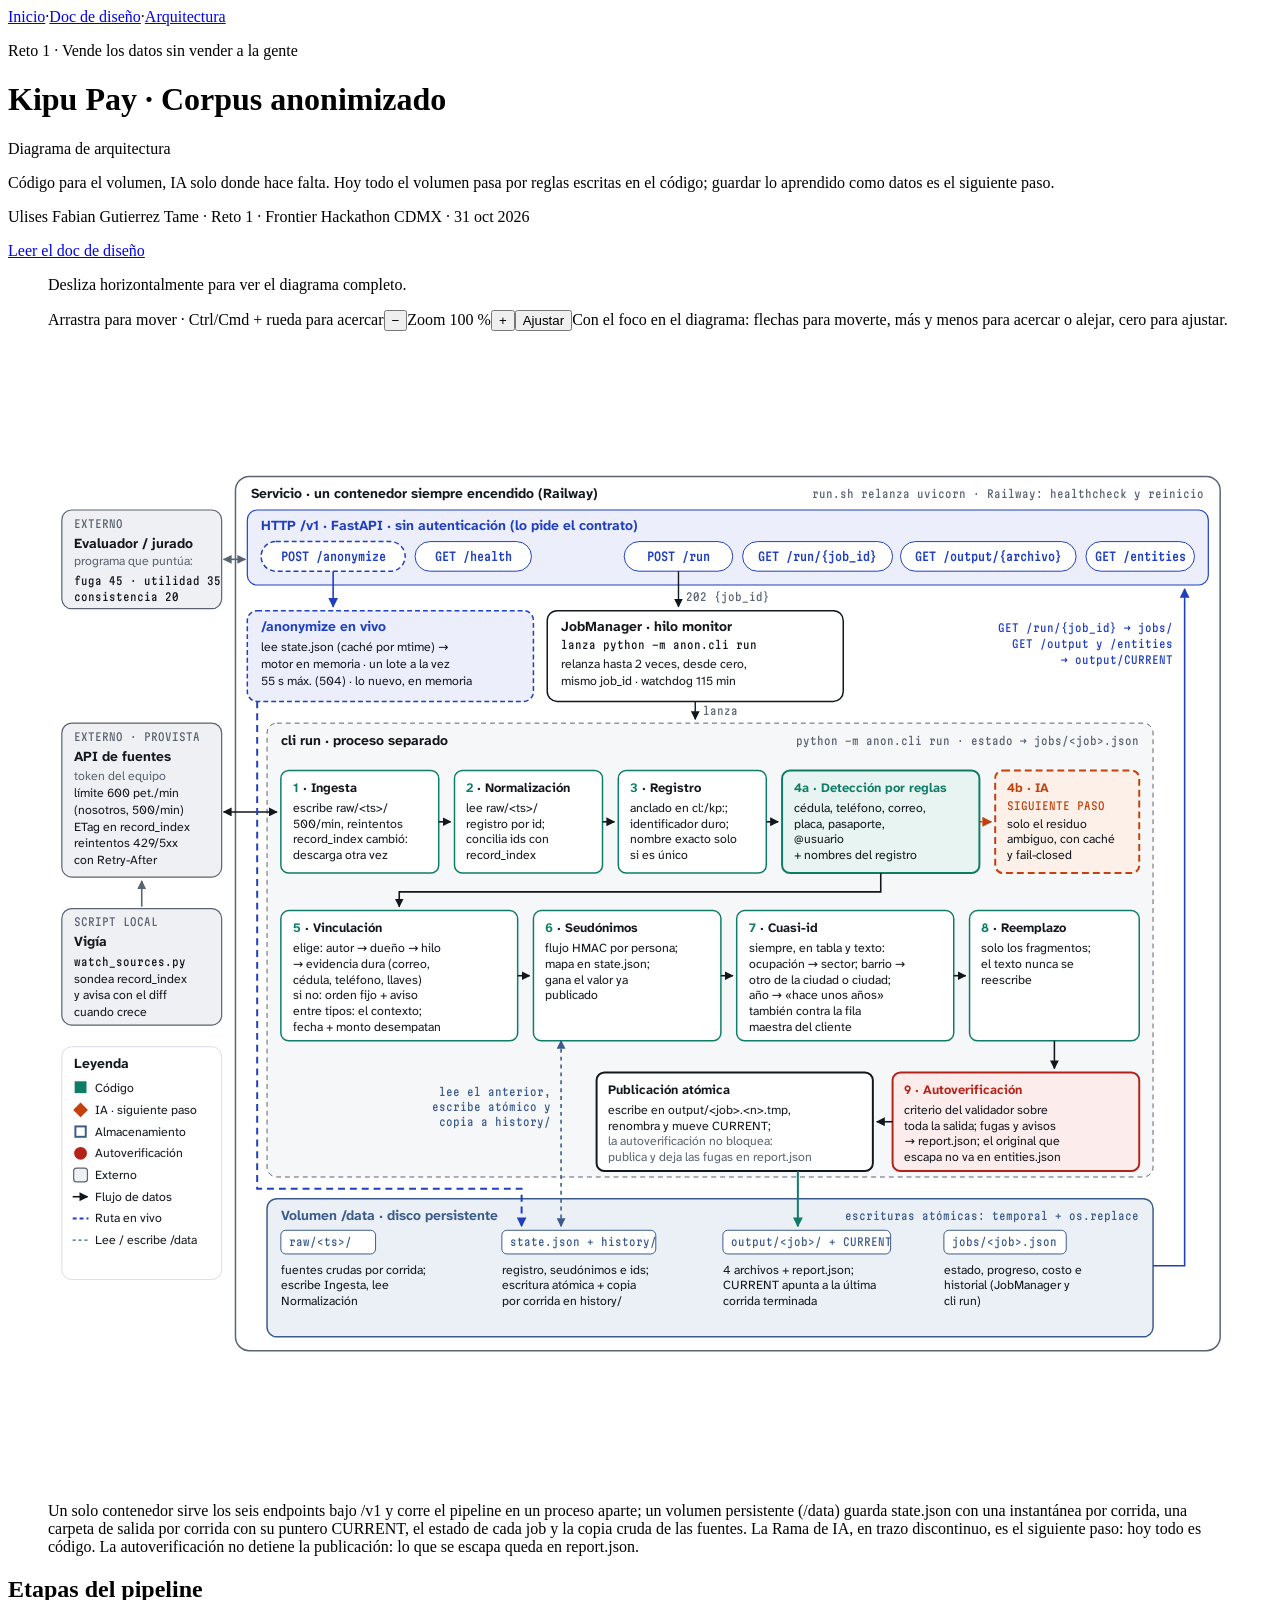
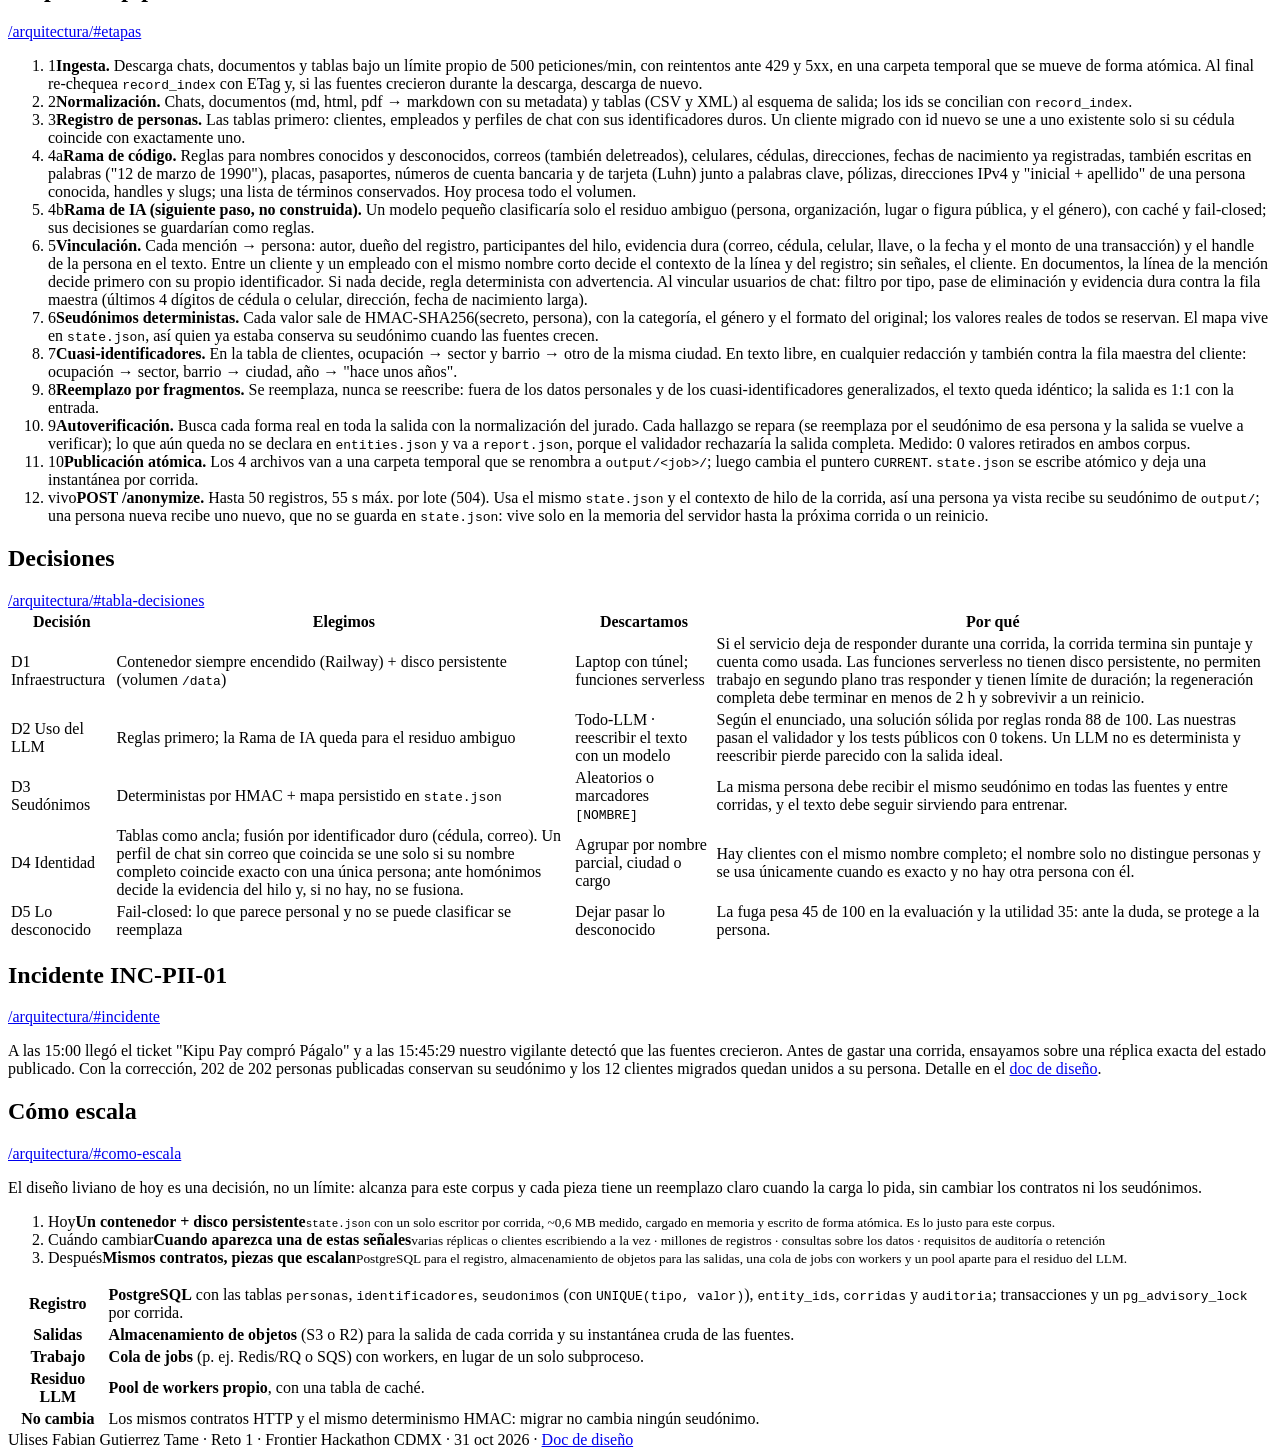
==== commit 7ecb2404: "docs: list written-out birth dates as detected The fix in 4c008fd is live (deployment a4511363): a b" ====
--- a/design-site/arquitectura/index.html
+++ b/design-site/arquitectura/index.html
@@ -329,7 +329,7 @@
     <li><span class="n">1</span><span><b>Ingesta.</b> Descarga chats, documentos y tablas bajo un límite propio de 500 peticiones/min, con reintentos ante 429 y 5xx, en una carpeta temporal que se mueve de forma atómica. Al final re-chequea <code>record_index</code> con ETag y, si las fuentes crecieron durante la descarga, descarga de nuevo.</span></li>
     <li><span class="n">2</span><span><b>Normalización.</b> Chats, documentos (md, html, pdf → markdown con su metadata) y tablas (CSV y XML) al esquema de salida; los ids se concilian con <code>record_index</code>.</span></li>
     <li><span class="n">3</span><span><b>Registro de personas.</b> Las tablas primero: clientes, empleados y perfiles de chat con sus identificadores duros. Un cliente migrado con id nuevo se une a uno existente solo si su cédula coincide con exactamente uno.</span></li>
-    <li><span class="n">4a</span><span><b>Rama de código.</b> Reglas para nombres conocidos y desconocidos, correos (también deletreados), celulares, cédulas, direcciones, fechas de nacimiento ya registradas, placas, pasaportes, números de cuenta bancaria y de tarjeta (Luhn) junto a palabras clave, pólizas, direcciones IPv4 y "inicial + apellido" de una persona conocida, handles y slugs; una lista de términos conservados. Hoy procesa todo el volumen.</span></li>
+    <li><span class="n">4a</span><span><b>Rama de código.</b> Reglas para nombres conocidos y desconocidos, correos (también deletreados), celulares, cédulas, direcciones, fechas de nacimiento ya registradas, también escritas en palabras ("12 de marzo de 1990"), placas, pasaportes, números de cuenta bancaria y de tarjeta (Luhn) junto a palabras clave, pólizas, direcciones IPv4 y "inicial + apellido" de una persona conocida, handles y slugs; una lista de términos conservados. Hoy procesa todo el volumen.</span></li>
     <li class="is-ia"><span class="n">4b</span><span><b>Rama de IA (siguiente paso, no construida).</b> Un modelo pequeño clasificaría solo el residuo ambiguo (persona, organización, lugar o figura pública, y el género), con caché y fail-closed; sus decisiones se guardarían como reglas.</span></li>
     <li><span class="n">5</span><span><b>Vinculación.</b> Cada mención → persona: autor, dueño del registro, participantes del hilo, evidencia dura (correo, cédula, celular, llave, o la fecha y el monto de una transacción) y el handle de la persona en el texto. Entre un cliente y un empleado con el mismo nombre corto decide el contexto de la línea y del registro; sin señales, el cliente. En documentos, la línea de la mención decide primero con su propio identificador. Si nada decide, regla determinista con advertencia. Al vincular usuarios de chat: filtro por tipo, pase de eliminación y evidencia dura contra la fila maestra (últimos 4 dígitos de cédula o celular, dirección, fecha de nacimiento larga).</span></li>
     <li><span class="n">6</span><span><b>Seudónimos deterministas.</b> Cada valor sale de HMAC-SHA256(secreto, persona), con la categoría, el género y el formato del original; los valores reales de todos se reservan. El mapa vive en <code>state.json</code>, así quien ya estaba conserva su seudónimo cuando las fuentes crecen.</span></li>
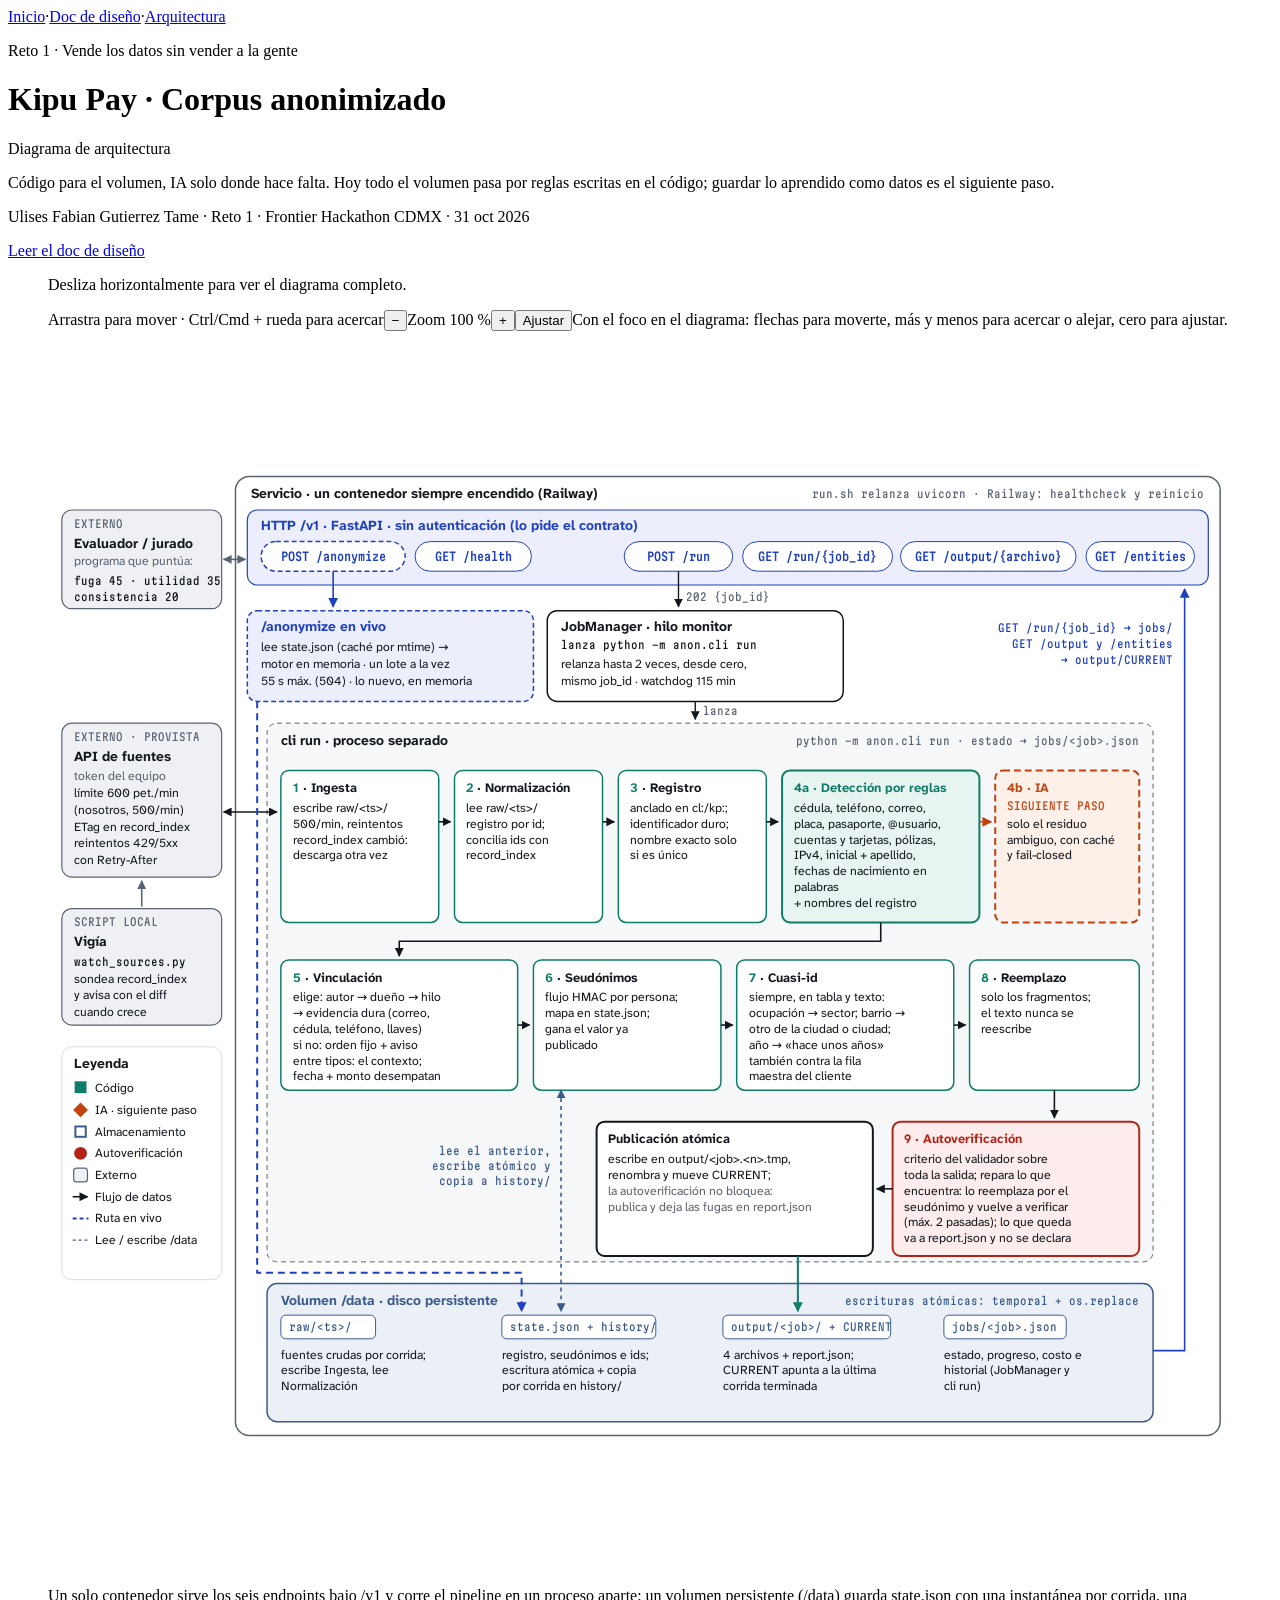
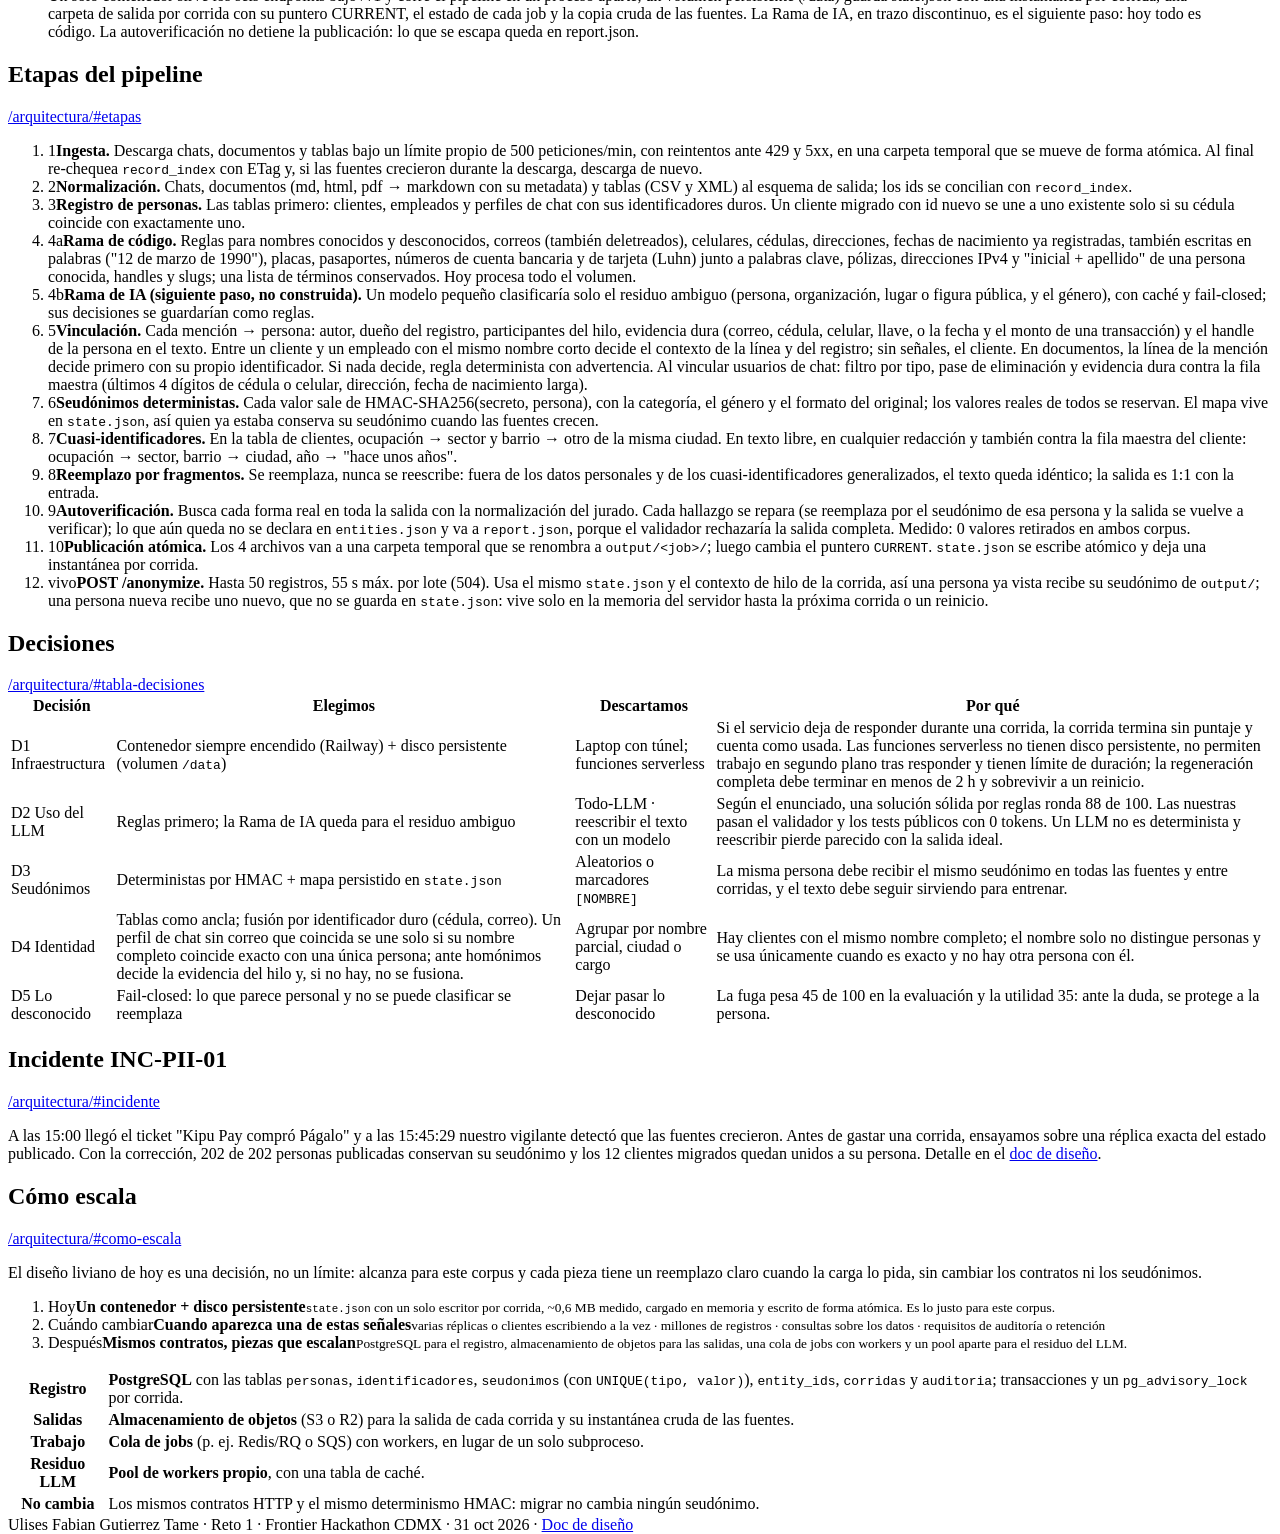
==== commit 041c9899: "docs: show the final detectors and the repair step in the diagram" ====
--- a/design-site/arquitectura/index.html
+++ b/design-site/arquitectura/index.html
@@ -30,7 +30,7 @@
 <figure class="diagram">
 <p class="hint">Desliza horizontalmente para ver el diagrama completo.</p>
 <div class="scroll">
-<svg id="diagrama" class="dg" viewBox="0 0 1200 912" fill="#12161D" role="img" aria-labelledby="dg-title dg-desc" xmlns="http://www.w3.org/2000/svg">
+<svg id="diagrama" class="dg" viewBox="0 0 1200 998" fill="#12161D" role="img" aria-labelledby="dg-title dg-desc" xmlns="http://www.w3.org/2000/svg">
 <title id="dg-title">Arquitectura del servicio de anonimización del corpus de Kipu Pay, tal como está construido</title>
 <desc id="dg-desc">El evaluador llama a la API HTTP /v1. POST /run crea un job; el JobManager lanza el proceso cli run, lo relanza hasta 2 veces y lo corta a los 115 minutos. El proceso descarga las fuentes a raw/, normaliza, arma el registro de personas, detecta con reglas (la rama de IA es el siguiente paso), vincula menciones, asigna seudónimos con HMAC y state.json, generaliza cuasi-identificadores, reemplaza fragmentos, se autoverifica y publica de forma atómica en output/ con el puntero CURRENT. /anonymize en vivo lee state.json. Un vigía local compara record_index.</desc>
 <!--
@@ -59,7 +59,7 @@
 <marker id="ah-acc" viewBox="0 0 10 10" refX="9" refY="5" markerWidth="10" markerHeight="10" markerUnits="userSpaceOnUse" orient="auto-start-reverse"><path d="M0,0L10,5L0,10z" fill="#1F3FBF"/></marker>
 <marker id="ah-store" viewBox="0 0 10 10" refX="9" refY="5" markerWidth="9" markerHeight="9" markerUnits="userSpaceOnUse" orient="auto-start-reverse"><path d="M0,0L10,5L0,10z" fill="#3B5B8C"/></marker>
 </defs>
-<rect id="fondo" x="0" y="0" width="1200" height="912" fill="#FFFFFF"/>
+<rect id="fondo" x="0" y="0" width="1200" height="998" fill="#FFFFFF"/>
 
 <!-- ===================== ACTORES EXTERNOS ===================== -->
 <g id="actor-evaluador" transform="translate(14 46)">
@@ -107,7 +107,7 @@
 
 <!-- ===================== SERVICIO (contenedor siempre encendido) ===================== -->
 <g id="servicio">
-  <rect class="caja-servicio" x="190" y="12" width="998" height="886" rx="14" fill="#FFFFFF" stroke="#5A6371" stroke-width="1.5"/>
+  <rect class="caja-servicio" x="190" y="12" width="998" height="972" rx="14" fill="#FFFFFF" stroke="#5A6371" stroke-width="1.5"/>
   <text x="206" y="34" class="t">Servicio · un contenedor siempre encendido (Railway)</text>
   <text x="1172" y="34" text-anchor="end" class="s" fill="#5A6371">run.sh relanza uvicorn · Railway: healthcheck y reinicio</text>
 </g>
@@ -147,13 +147,13 @@
 
 <!-- ===================== PROCESO cli run (pipeline) ===================== -->
 <g id="cli-run" transform="translate(222 262)">
-  <rect class="caja-job" width="898" height="460" rx="10" fill="#F6F7F9" stroke="#5A6371" stroke-dasharray="5 4"/>
+  <rect class="caja-job" width="898" height="546" rx="10" fill="#F6F7F9" stroke="#5A6371" stroke-dasharray="5 4"/>
   <text x="14" y="22" class="t">cli run · proceso separado</text>
   <text x="884" y="22" text-anchor="end" class="s" fill="#5A6371">python -m anon.cli run · estado → jobs/&lt;job&gt;.json</text>
 </g>
 
 <g id="etapa-1-ingesta" transform="translate(236 310)">
-  <rect class="caja-codigo" width="160" height="104" rx="8" fill="#FFFFFF" stroke="#0E7C66" stroke-width="1.5"/>
+  <rect class="caja-codigo" width="160" height="154" rx="8" fill="#FFFFFF" stroke="#0E7C66" stroke-width="1.5"/>
   <text x="12" y="22" class="t13"><tspan fill="#0E7C66">1</tspan> · Ingesta</text>
   <text x="12" y="42" class="d">escribe raw/&lt;ts&gt;/</text>
   <text x="12" y="58" class="d">500/min, reintentos</text>
@@ -161,7 +161,7 @@
   <text x="12" y="90" class="d">descarga otra vez</text>
 </g>
 <g id="etapa-2-normalizacion" transform="translate(412 310)">
-  <rect class="caja-codigo" width="150" height="104" rx="8" fill="#FFFFFF" stroke="#0E7C66" stroke-width="1.5"/>
+  <rect class="caja-codigo" width="150" height="154" rx="8" fill="#FFFFFF" stroke="#0E7C66" stroke-width="1.5"/>
   <text x="12" y="22" class="t13"><tspan fill="#0E7C66">2</tspan> · Normalización</text>
   <text x="12" y="42" class="d">lee raw/&lt;ts&gt;/</text>
   <text x="12" y="58" class="d">registro por id;</text>
@@ -169,7 +169,7 @@
   <text x="12" y="90" class="d">record_index</text>
 </g>
 <g id="etapa-3-registro" transform="translate(578 310)">
-  <rect class="caja-codigo" width="150" height="104" rx="8" fill="#FFFFFF" stroke="#0E7C66" stroke-width="1.5"/>
+  <rect class="caja-codigo" width="150" height="154" rx="8" fill="#FFFFFF" stroke="#0E7C66" stroke-width="1.5"/>
   <text x="12" y="22" class="t13"><tspan fill="#0E7C66">3</tspan> · Registro</text>
   <text x="12" y="42" class="d">anclado en cl:/kp:;</text>
   <text x="12" y="58" class="d">identificador duro;</text>
@@ -177,15 +177,18 @@
   <text x="12" y="90" class="d">si es único</text>
 </g>
 <g id="etapa-4a-reglas" transform="translate(744 310)">
-  <rect class="caja-codigo" width="200" height="104" rx="8" fill="#E8F4F1" stroke="#0E7C66" stroke-width="2"/>
+  <rect class="caja-codigo" width="200" height="154" rx="8" fill="#E8F4F1" stroke="#0E7C66" stroke-width="2"/>
   <text x="12" y="22" class="t13" fill="#0E7C66">4a · Detección por reglas</text>
   <text x="12" y="42" class="d">cédula, teléfono, correo,</text>
-  <text x="12" y="58" class="d">placa, pasaporte,</text>
-  <text x="12" y="74" class="d">@usuario</text>
-  <text x="12" y="90" class="d">+ nombres del registro</text>
+  <text x="12" y="58" class="d">placa, pasaporte, @usuario,</text>
+  <text x="12" y="74" class="d">cuentas y tarjetas, pólizas,</text>
+  <text x="12" y="90" class="d">IPv4, inicial + apellido,</text>
+  <text x="12" y="106" class="d">fechas de nacimiento en</text>
+  <text x="12" y="122" class="d">palabras</text>
+  <text x="12" y="138" class="d">+ nombres del registro</text>
 </g>
 <g id="etapa-4b-ia" transform="translate(960 310)">
-  <rect class="caja-ia" width="146" height="104" rx="8" fill="#FDF0E8" stroke="#C2410C" stroke-width="2" stroke-dasharray="7 4"/>
+  <rect class="caja-ia" width="146" height="154" rx="8" fill="#FDF0E8" stroke="#C2410C" stroke-width="2" stroke-dasharray="7 4"/>
   <text x="12" y="22" class="t13" fill="#C2410C">4b · IA</text>
   <text x="12" y="40" class="s" fill="#C2410C">SIGUIENTE PASO</text>
   <text x="12" y="58" class="d">solo el residuo</text>
@@ -193,7 +196,7 @@
   <text x="12" y="90" class="d">y fail-closed</text>
 </g>
 
-<g id="etapa-5-vinculacion" transform="translate(236 452)">
+<g id="etapa-5-vinculacion" transform="translate(236 502)">
   <rect class="caja-codigo" width="240" height="132" rx="8" fill="#FFFFFF" stroke="#0E7C66" stroke-width="1.5"/>
   <text x="12" y="22" class="t13"><tspan fill="#0E7C66">5</tspan> · Vinculación</text>
   <text x="12" y="42" class="d">elige: autor → dueño → hilo</text>
@@ -203,7 +206,7 @@
   <text x="12" y="106" class="d">entre tipos: el contexto;</text>
   <text x="12" y="122" class="d">fecha + monto desempatan</text>
 </g>
-<g id="etapa-6-seudonimos" transform="translate(492 452)">
+<g id="etapa-6-seudonimos" transform="translate(492 502)">
   <rect class="caja-codigo" width="190" height="132" rx="8" fill="#FFFFFF" stroke="#0E7C66" stroke-width="1.5"/>
   <text x="12" y="22" class="t13"><tspan fill="#0E7C66">6</tspan> · Seudónimos</text>
   <text x="12" y="42" class="d">flujo HMAC por persona;</text>
@@ -211,7 +214,7 @@
   <text x="12" y="74" class="d">gana el valor ya</text>
   <text x="12" y="90" class="d">publicado</text>
 </g>
-<g id="etapa-7-cuasi-id" transform="translate(698 452)">
+<g id="etapa-7-cuasi-id" transform="translate(698 502)">
   <rect class="caja-codigo" width="220" height="132" rx="8" fill="#FFFFFF" stroke="#0E7C66" stroke-width="1.5"/>
   <text x="12" y="22" class="t13"><tspan fill="#0E7C66">7</tspan> · Cuasi-id</text>
   <text x="12" y="42" class="d">siempre, en tabla y texto:</text>
@@ -221,7 +224,7 @@
   <text x="12" y="106" class="d">también contra la fila</text>
   <text x="12" y="122" class="d">maestra del cliente</text>
 </g>
-<g id="etapa-8-reemplazo" transform="translate(934 452)">
+<g id="etapa-8-reemplazo" transform="translate(934 502)">
   <rect class="caja-codigo" width="172" height="132" rx="8" fill="#FFFFFF" stroke="#0E7C66" stroke-width="1.5"/>
   <text x="12" y="22" class="t13"><tspan fill="#0E7C66">8</tspan> · Reemplazo</text>
   <text x="12" y="42" class="d">solo los fragmentos;</text>
@@ -229,16 +232,18 @@
   <text x="12" y="74" class="d">reescribe</text>
 </g>
 
-<g id="etapa-9-autoverificacion" transform="translate(856 616)">
-  <rect class="caja-control" width="250" height="100" rx="8" fill="#FCEDEC" stroke="#B42318" stroke-width="2"/>
+<g id="etapa-9-autoverificacion" transform="translate(856 666)">
+  <rect class="caja-control" width="250" height="136" rx="8" fill="#FCEDEC" stroke="#B42318" stroke-width="2"/>
   <text x="12" y="22" class="t13" fill="#B42318">9 · Autoverificación</text>
   <text x="12" y="42" class="d">criterio del validador sobre</text>
-  <text x="12" y="58" class="d">toda la salida; fugas y avisos</text>
-  <text x="12" y="74" class="d">→ report.json; el original que</text>
-  <text x="12" y="90" class="d">escapa no va en entities.json</text>
-</g>
-<g id="publicacion" transform="translate(556 616)">
-  <rect class="caja-salida" width="280" height="100" rx="8" fill="#FFFFFF" stroke="#12161D" stroke-width="2"/>
+  <text x="12" y="58" class="d">toda la salida; repara lo que</text>
+  <text x="12" y="74" class="d">encuentra: lo reemplaza por el</text>
+  <text x="12" y="90" class="d">seudónimo y vuelve a verificar</text>
+  <text x="12" y="106" class="d">(máx. 2 pasadas); lo que queda</text>
+  <text x="12" y="122" class="d">va a report.json y no se declara</text>
+</g>
+<g id="publicacion" transform="translate(556 666)">
+  <rect class="caja-salida" width="280" height="136" rx="8" fill="#FFFFFF" stroke="#12161D" stroke-width="2"/>
   <text x="12" y="22" class="t13">Publicación atómica</text>
   <text x="12" y="42" class="d">escribe en output/&lt;job&gt;.&lt;n&gt;.tmp,</text>
   <text x="12" y="58" class="d">renombra y mueve CURRENT;</text>
@@ -247,7 +252,7 @@
 </g>
 
 <!-- ===================== VOLUMEN /data ===================== -->
-<g id="volumen-data" transform="translate(222 744)">
+<g id="volumen-data" transform="translate(222 830)">
   <rect class="caja-almacen" width="898" height="140" rx="10" fill="#EBF0F7" stroke="#3B5B8C" stroke-width="1.5"/>
   <text x="14" y="22" class="t" fill="#3B5B8C">Volumen /data · disco persistente</text>
   <text x="884" y="22" text-anchor="end" class="s" fill="#3B5B8C">escrituras atómicas: temporal + os.replace</text>
@@ -289,26 +294,26 @@
   <path id="f-2-3" d="M562 362H574" stroke="#12161D" stroke-width="1.6" marker-end="url(#ah)"/>
   <path id="f-3-4a" d="M728 362H740" stroke="#12161D" stroke-width="1.6" marker-end="url(#ah)"/>
   <path id="f-4a-4b" d="M944 362H956" stroke="#C2410C" stroke-width="1.6" stroke-dasharray="3 2" marker-end="url(#ah-ai)"/>
-  <path id="f-4a-5" d="M844 414V433H356V448" stroke="#12161D" stroke-width="1.6" marker-end="url(#ah)"/>
-  <path id="f-5-6" d="M476 518H488" stroke="#12161D" stroke-width="1.6" marker-end="url(#ah)"/>
-  <path id="f-6-7" d="M682 518H694" stroke="#12161D" stroke-width="1.6" marker-end="url(#ah)"/>
-  <path id="f-7-8" d="M918 518H930" stroke="#12161D" stroke-width="1.6" marker-end="url(#ah)"/>
-  <path id="f-8-9" d="M1020 584V612" stroke="#12161D" stroke-width="1.6" marker-end="url(#ah)"/>
-  <path id="f-9-publicacion" d="M856 666H840" stroke="#12161D" stroke-width="1.6" marker-end="url(#ah)"/>
-  <path id="f-publicacion-output" d="M760 716V772" stroke="#0E7C66" stroke-width="2" marker-end="url(#ah-code)"/>
-  <path id="f-lecturas-http" d="M1120 812H1152V126" stroke="#1F3FBF" stroke-width="1.6" marker-end="url(#ah-acc)"/>
+  <path id="f-4a-5" d="M844 464V483H356V498" stroke="#12161D" stroke-width="1.6" marker-end="url(#ah)"/>
+  <path id="f-5-6" d="M476 568H488" stroke="#12161D" stroke-width="1.6" marker-end="url(#ah)"/>
+  <path id="f-6-7" d="M682 568H694" stroke="#12161D" stroke-width="1.6" marker-end="url(#ah)"/>
+  <path id="f-7-8" d="M918 568H930" stroke="#12161D" stroke-width="1.6" marker-end="url(#ah)"/>
+  <path id="f-8-9" d="M1020 634V662" stroke="#12161D" stroke-width="1.6" marker-end="url(#ah)"/>
+  <path id="f-9-publicacion" d="M856 734H840" stroke="#12161D" stroke-width="1.6" marker-end="url(#ah)"/>
+  <path id="f-publicacion-output" d="M760 802V858" stroke="#0E7C66" stroke-width="2" marker-end="url(#ah-code)"/>
+  <path id="f-lecturas-http" d="M1120 898H1152V126" stroke="#1F3FBF" stroke-width="1.6" marker-end="url(#ah-acc)"/>
 </g>
 
 <!-- Ruta en vivo: /anonymize lee state.json (caché por mtime) -->
-<path id="ruta-en-vivo" d="M212 240V734H480V772" fill="none" stroke="#1F3FBF" stroke-width="2" stroke-dasharray="7 5" marker-end="url(#ah-acc)"/>
+<path id="ruta-en-vivo" d="M212 240V819H480V858" fill="none" stroke="#1F3FBF" stroke-width="2" stroke-dasharray="7 5" marker-end="url(#ah-acc)"/>
 
 <!-- Seudónimos ⇄ state.json: lee el anterior, escribe atómico, copia en history/ -->
 <g id="conectores-data">
-  <path d="M520 584V772" fill="none" stroke="#3B5B8C" stroke-width="1.6" stroke-dasharray="4 4" marker-start="url(#ah-store)" marker-end="url(#ah-store)"/>
+  <path d="M520 634V858" fill="none" stroke="#3B5B8C" stroke-width="1.6" stroke-dasharray="4 4" marker-start="url(#ah-store)" marker-end="url(#ah-store)"/>
   <g class="s" fill="#3B5B8C">
-    <text x="510" y="640" text-anchor="end">lee el anterior,</text>
-    <text x="510" y="655" text-anchor="end">escribe atómico y</text>
-    <text x="510" y="670" text-anchor="end">copia a history/</text>
+    <text x="510" y="700" text-anchor="end">lee el anterior,</text>
+    <text x="510" y="715" text-anchor="end">escribe atómico y</text>
+    <text x="510" y="730" text-anchor="end">copia a history/</text>
   </g>
 </g>
 
